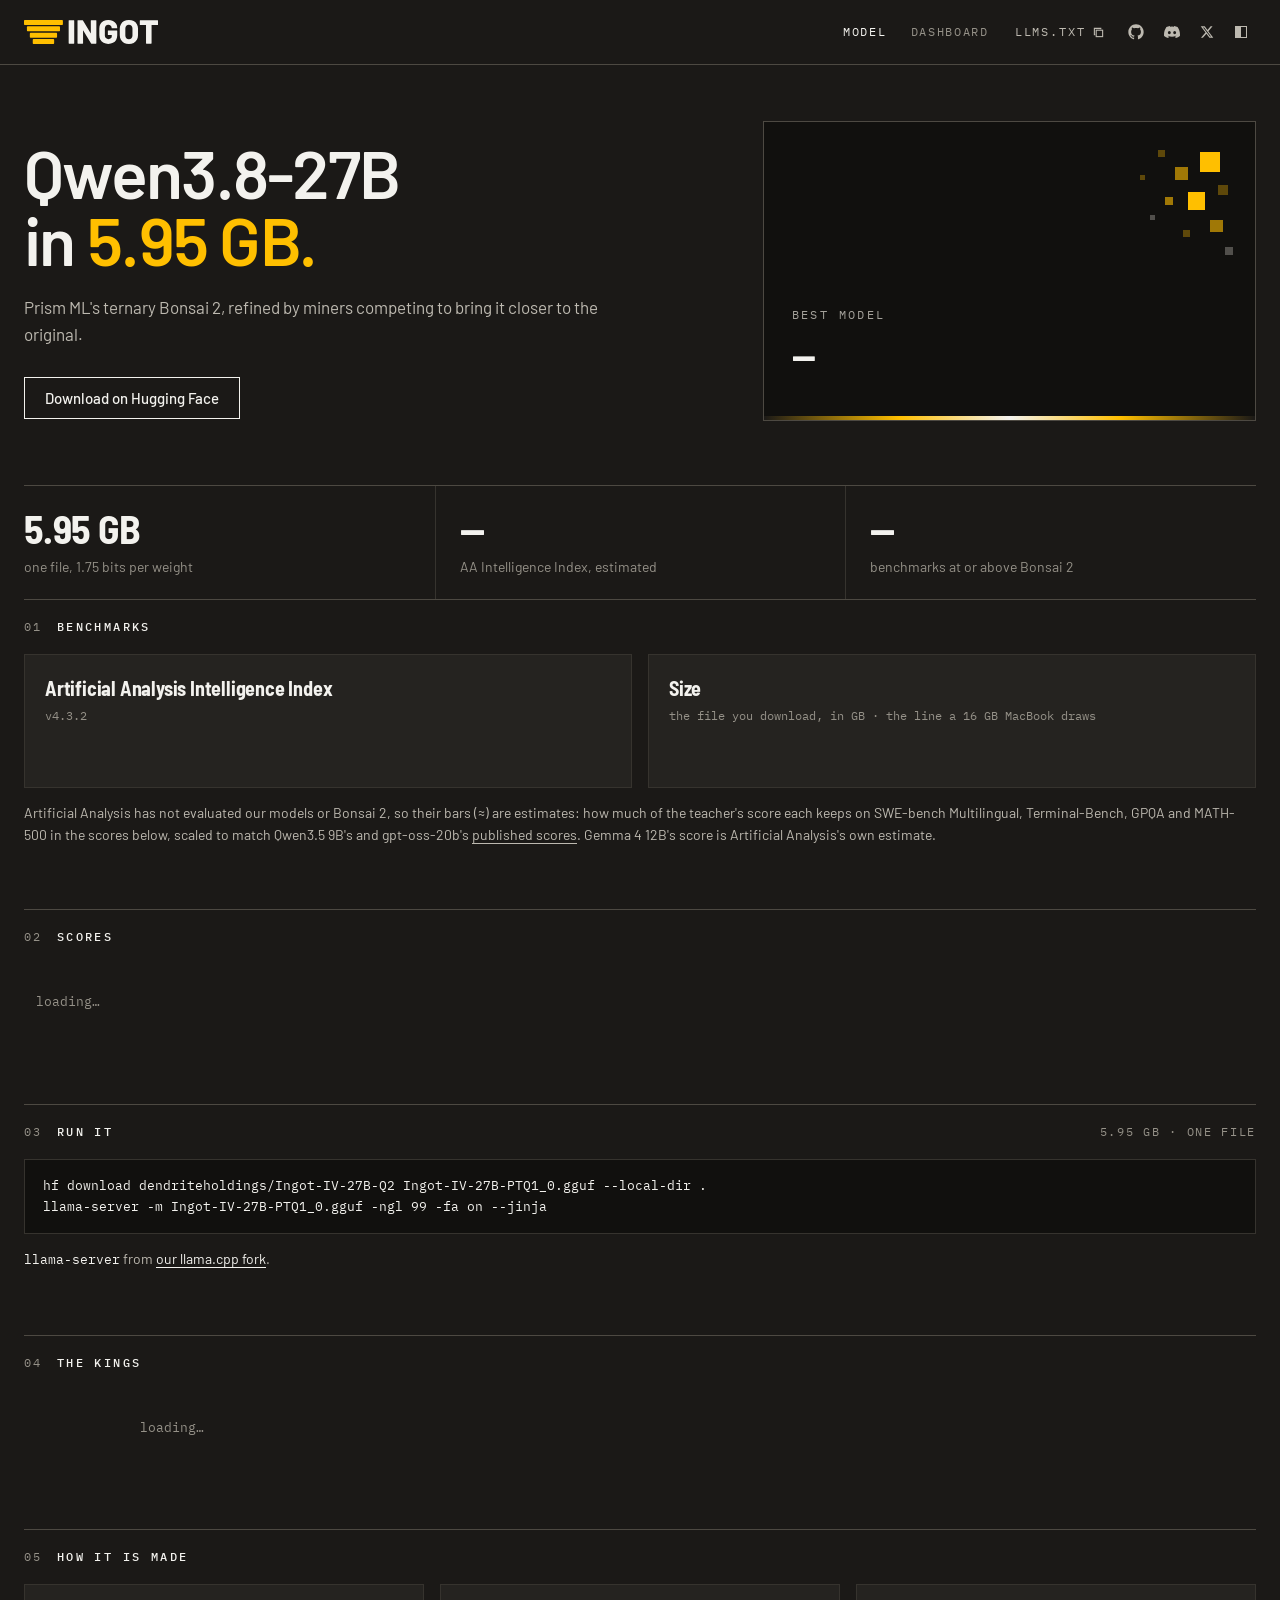
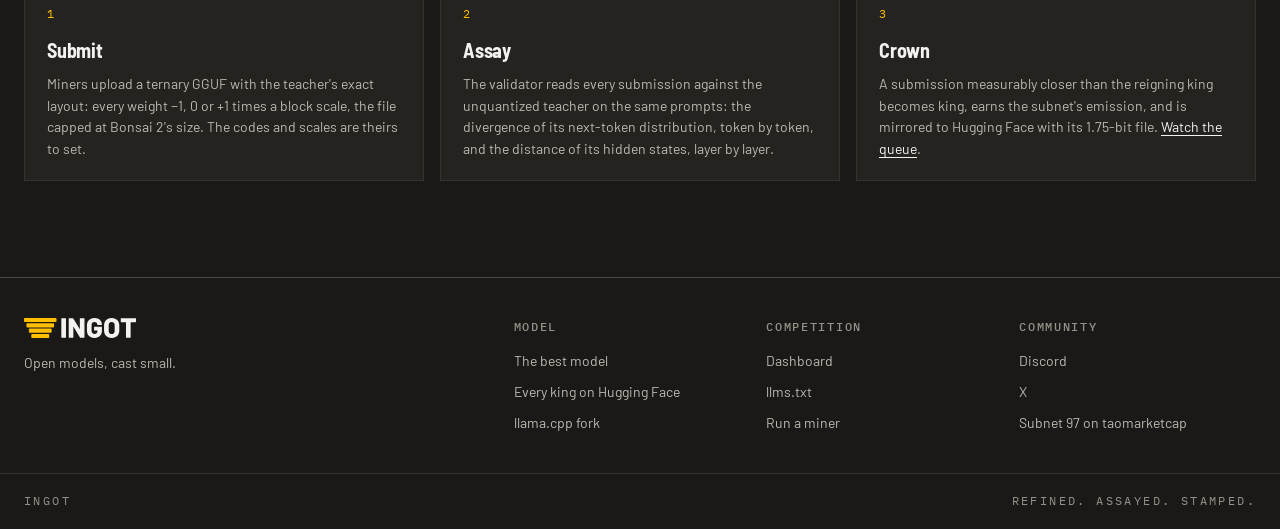
==== web/index.html @ 39184901 "feat(web): new benchmark protocol, King XVII on the landing page" ====
<!DOCTYPE html>
<html lang="en">
<head>
<meta charset="utf-8">
<meta name="viewport" content="width=device-width, initial-scale=1">
<title>INGOT</title>
<meta name="description" content="Qwen3.8-27B in 5.95 GB: Prism ML's ternary Bonsai 2, refined by competing miners and assayed against the original.">
<link rel="icon" href="favicon.ico" sizes="32x32">
<link rel="icon" href="favicon.svg" type="image/svg+xml">
<link rel="apple-touch-icon" href="favicon-512.png">
<link rel="preconnect" href="https://fonts.googleapis.com">
<link rel="preconnect" href="https://fonts.gstatic.com" crossorigin>
<link href="https://fonts.googleapis.com/css2?family=Barlow:wght@300;400;500;600;700&family=Barlow+Semi+Condensed:wght@600;700&family=IBM+Plex+Mono:wght@400;500;600&display=swap" rel="stylesheet">
<link rel="stylesheet" href="css/ingot.css">
<script>try { if (localStorage.getItem("ingot-theme") === "light") document.documentElement.dataset.theme = "light"; } catch {}</script>
</head>
<body>

<header class="top" id="top"></header>

<main class="landing">

<section class="hero">
  <div>
    <h1><span id="m-teacher-short">Qwen3.8-27B</span><br>in <em id="m-size">5.95 GB.</em></h1>
    <p class="lede">Prism ML's ternary <a href="https://huggingface.co/prism-ml/Ternary-Bonsai-2-27B-gguf" target="_blank" rel="noopener">Bonsai 2</a>, refined by miners competing to bring it closer to the original.</p>
    <div class="actions">
      <a class="btn" id="m-download" href="https://huggingface.co/dendriteholdings" target="_blank" rel="noopener">Download on Hugging Face</a>
    </div>
  </div>
  <aside class="stamp" aria-label="The best model">
    <svg class="pixels" viewBox="0 0 160 120" shape-rendering="crispEdges" aria-hidden="true">
      <rect x="132" y="8" width="16" height="16" class="p1"/><rect x="112" y="20" width="10" height="10" class="p2"/>
      <rect x="146" y="34" width="8" height="8" class="p3"/><rect x="122" y="40" width="14" height="14" class="p1"/>
      <rect x="98" y="6" width="6" height="6" class="p3"/><rect x="104" y="44" width="6" height="6" class="p2"/>
      <rect x="140" y="62" width="10" height="10" class="p2"/><rect x="84" y="26" width="4" height="4" class="p3"/>
      <rect x="118" y="70" width="6" height="6" class="p3"/><rect x="152" y="84" width="6" height="6" class="p4"/>
      <rect x="92" y="58" width="4" height="4" class="p4"/>
    </svg>
    <div class="stamp-label" id="m-label">Best model</div>
    <div class="stamp-king" id="m-name">—</div>
    <div class="stamp-repo" id="m-repo"></div>
    <div class="stamp-line" id="m-line"></div>
  </aside>
</section>

<section class="stats" id="stats" aria-label="Headline figures">
  <div class="stat"><b id="s-size">5.95 GB</b><span>one file, 1.75 bits per weight</span></div>
  <div class="stat"><b id="s-index">—</b><span>AA Intelligence Index, estimated</span></div>
  <div class="stat"><b id="s-ahead">—</b><span>benchmarks at or above Bonsai 2</span></div>
</section>

<section class="section" id="benchmarks">
  <div class="head"><span class="label"><b></b>Benchmarks</span></div>
  <div class="figures" id="panel-figures">
    <figure><figcaption><h3>Artificial Analysis Intelligence Index</h3><p>v4.3.2</p></figcaption><div class="vbars" id="index-chart"></div></figure>
    <figure><figcaption><h3>Size</h3><p>the file you download, in GB · the line a 16 GB MacBook draws</p></figcaption><div class="sizes" id="size-chart"></div></figure>
  </div>
  <p class="run-note quiet wide">Artificial Analysis has not evaluated our models or Bonsai 2, so their bars (≈) are estimates: how much of
    the teacher's score each keeps on SWE-bench Multilingual, Terminal-Bench, GPQA and MATH-500 in the scores below, scaled to match
    Qwen3.5 9B's and gpt-oss-20b's <a href="https://artificialanalysis.ai/methodology/intelligence-benchmarking" target="_blank" rel="noopener">published scores</a>.
    Gemma 4 12B's score is Artificial Analysis's own estimate.</p>
</section>

<section class="section" id="scores">
  <div class="head"><span class="label"><b></b>Scores</span></div>
  <div class="benchmark-charts" id="benchmark-charts"><div class="empty">loading…</div></div>
  <div id="scores-protocol"></div>
</section>


<section class="section" id="run">
  <div class="head"><span class="label"><b></b>Run it</span><span class="meta" id="run-meta">5.95 GB · one file</span></div>
  <pre class="cmd" id="run-cmd">hf download dendriteholdings/Ingot-IV-27B-Q2 Ingot-IV-27B-PTQ1_0.gguf --local-dir .
llama-server -m Ingot-IV-27B-PTQ1_0.gguf -ngl 99 -fa on --jinja</pre>
  <p class="run-note"><code>llama-server</code> from <a href="https://github.com/DendriteLabs/llama.cpp/tree/dendrite" target="_blank" rel="noopener">our llama.cpp fork</a>.</p>
</section>

<section class="section" id="kings">
  <div class="head"><span class="label"><b></b>The kings</span><span class="meta" id="kings-meta"></span></div>
  <div class="king-cards" id="king-cards"><div class="empty">loading…</div></div>
</section>

<section class="section" id="how">
  <div class="head"><span class="label"><b></b>How it is made</span></div>
  <div class="steps">
    <div class="step"><i>1</i><h3>Submit</h3><p>Miners upload a ternary GGUF with the teacher's exact layout: every weight −1, 0 or +1 times a block scale, the file capped at Bonsai 2's size. The codes and scales are theirs to set.</p></div>
    <div class="step"><i>2</i><h3>Assay</h3><p>The validator reads every submission against the unquantized teacher on the same prompts: the divergence of its next-token distribution, token by token, and the distance of its hidden states, layer by layer.</p></div>
    <div class="step"><i>3</i><h3>Crown</h3><p>A submission measurably closer than the reigning king becomes king, earns the subnet's emission, and is mirrored to Hugging Face with its 1.75-bit file. <a href="dashboard.html">Watch the queue</a>.</p></div>
  </div>
</section>

</main>

<footer class="foot" id="foot"></footer>

<script type="module" src="landing.js"></script>
</body>
</html>
---- web/css/ingot.css ----
/* Ingot. The five brand colours, Barlow for words, Plex Mono for labels and numbers.
   The pixel feel is in the shapes (square corners, square marks, the grid), never in the type.
   Dark is the default; html[data-theme="light"] is the fog version. Every rule below reads the
   role tokens, never a raw colour, so both themes come from the same rules. Brass is for marks
   and fills; brass that has to be read as small text uses --accent-ink. */
:root {
  --graphite: #1b1917; --slate: #57534b; --zinc: #c9c6be; --fog: #f3f2ee; --brass: #ffbf00;

  --page: #1b1917;           /* the brand graphite */
  --panel: #252320;
  --band: #201e1b;           /* table header rows */
  --line-strong: #4d4942;    /* section rules, borders that frame */
  --line: #36332e;           /* rules inside panels, the chart grid */
  --text: var(--fog);
  --text-2: #bdb9b0;
  --muted: #959188;          /* ticks and metas */
  --loser: #7d7970;          /* the cloud of losing models */
  --accent: var(--brass);
  --accent-ink: var(--brass);  /* brass reads as small text here: 9.5:1 on the panels */
  --accent-wash: rgba(255, 191, 0, 0.10);
  --rust: #d0694f;           /* failures only */
  --invert-bg: var(--fog); --invert-fg: var(--graphite);
  --stamp-bg: #11100e; --stamp-edge: var(--line-strong); --stamp-fg: var(--fog); --stamp-dim: var(--zinc);
  color-scheme: dark;

  --sans: 'Barlow', system-ui, sans-serif;
  --display: 'Barlow Semi Condensed', 'Barlow', system-ui, sans-serif;
  --mono: 'IBM Plex Mono', ui-monospace, SFMono-Regular, Menlo, monospace;
}
:root[data-theme="light"] {
  --page: var(--fog);
  /* panels a step darker than the page, as on the dark theme they are a step lighter */
  --panel: #e9e7e1;
  --band: #efede8;
  --line-strong: var(--zinc);
  --line: #d9d6ce;
  --text: var(--graphite);
  --text-2: var(--slate);
  --muted: #77736a;
  --loser: #9c988e;
  --accent-ink: #826100;       /* brass on fog is 1.5:1; this shade of it is 5.1:1 */
  --accent-wash: rgba(255, 191, 0, 0.07);
  --rust: #a2452d;
  --invert-bg: var(--graphite); --invert-fg: var(--fog);
  --stamp-bg: var(--panel); --stamp-edge: var(--line-strong); --stamp-fg: var(--graphite); --stamp-dim: var(--slate);
  color-scheme: light;
}

* { box-sizing: border-box; scrollbar-width: thin; scrollbar-color: var(--line-strong) transparent; }
html, body { margin: 0; background: var(--page); color: var(--text); }
html { -webkit-text-size-adjust: 100%; text-size-adjust: 100%; }
body { font: 15px/1.5 var(--sans); -webkit-font-smoothing: antialiased; }
a { color: inherit; text-decoration: none; }
button { font: inherit; color: inherit; background: none; border: 0; padding: 0; cursor: pointer; }
.row, main { max-width: 1280px; margin: 0 auto; padding-left: 24px; padding-right: 24px; }

/* ---------- header ---------- */
.top { border-bottom: 1px solid var(--line-strong); }
.top .row { height: 64px; display: flex; align-items: center; gap: 16px; }
.brand { display: flex; align-items: center; gap: 10px; }
/* the designer's lockup from brand/: white wordmark on the dark theme, black on the light one */
.brand .logo { display: block; height: 24px; width: auto; }
:root[data-theme="light"] .brand .on-dark, :root:not([data-theme="light"]) .brand .on-light { display: none; }
.links { margin-left: auto; display: flex; align-items: center; gap: 4px; }
.links .llms, .links .icon {
  display: inline-flex; align-items: center; gap: 7px; height: 34px; padding: 0 12px;
  font-family: var(--mono); font-size: 12px; text-transform: uppercase; letter-spacing: 0.16em;
  color: var(--text-2); transition: color 0.15s;
}
.links .icon { padding: 0 8px; }
.links .llms:hover, .links .icon:hover { color: var(--text); }
.links .llms.copied { color: var(--accent-ink); }
.links .llms:disabled { opacity: 0.5; cursor: wait; }

/* ---------- hero ---------- */
main { display: flex; flex-direction: column; gap: 64px; padding-top: 56px; padding-bottom: 96px; counter-reset: section; }
.hero { display: grid; grid-template-columns: minmax(0, 7fr) minmax(0, 5fr); gap: 48px; align-items: stretch; }
.eyebrow, .stamp-label, .section .head, .foot {
  font-family: var(--mono); font-size: 12px; text-transform: uppercase; letter-spacing: 0.2em;
}
.eyebrow { color: var(--text-2); }
.hero h1 {
  margin: 18px 0 0; font-weight: 600; font-size: 68px; line-height: 0.98; letter-spacing: -0.025em;
}
.hero h1 em { font-style: normal; color: var(--accent); }
.lede { margin: 22px 0 0; max-width: 520px; font-size: 17px; line-height: 1.55; color: var(--text-2); }
.lede span { color: var(--text); font-family: var(--mono); font-size: 14px; }
.lede a:hover, .section .head .meta a:hover { color: var(--accent-ink); }
.actions { display: flex; flex-wrap: wrap; gap: 10px; margin-top: 30px; }
.btn {
  display: inline-flex; align-items: center; height: 42px; padding: 0 20px;
  border: 1px solid var(--text); font-weight: 500; font-size: 15px; transition: background 0.15s, color 0.15s;
}
.btn:hover { background: var(--text); color: var(--page); }
.btn[hidden] { display: none; }

/* the reigning king as a stamped bar: a scatter of brass pixels, the brass gradient as its edge; near-black on
   the dark theme, a light panel on the light one */
.stamp {
  position: relative; overflow: hidden; display: flex; flex-direction: column; justify-content: flex-end;
  min-height: 300px; padding: 28px 28px 34px; background: var(--stamp-bg); color: var(--stamp-fg);
  border: 1px solid var(--stamp-edge);
}
/* the brass edge drifts right forever: two full graphite-brass-fog-brass cycles on a strip twice the
   card's width, slid by one cycle per loop, so the visible half always holds the whole gradient */
.stamp::after {
  content: ""; position: absolute; left: 0; bottom: 0; width: 200%; height: 4px;
  background: linear-gradient(90deg,
    var(--graphite) 0%, var(--brass) 13.75%, var(--fog) 25%, var(--brass) 36.25%,
    var(--graphite) 50%, var(--brass) 63.75%, var(--fog) 75%, var(--brass) 86.25%, var(--graphite) 100%);
  animation: stamp-edge 7s linear infinite;
}
/* a 4px colour drift, not layout motion, so it runs under reduced motion too */
@keyframes stamp-edge { from { transform: translateX(-50%); } to { transform: translateX(0); } }
.stamp .pixels { position: absolute; top: 20px; right: 20px; width: 200px; height: 150px; }
.stamp .pixels .p1 { fill: var(--brass); }
.stamp .pixels .p2 { fill: var(--brass); opacity: 0.6; }
.stamp .pixels .p3 { fill: var(--brass); opacity: 0.32; }
.stamp .pixels .p4 { fill: var(--zinc); opacity: 0.35; }
.stamp-tabs { position: absolute; top: 24px; left: 28px; display: flex; gap: 22px; }
.stamp-tab {
  background: none; border: 0; border-bottom: 1px solid transparent; padding: 0 0 6px; cursor: pointer;
  font-family: var(--mono); font-size: 12px; letter-spacing: 0.2em; text-transform: uppercase; color: var(--stamp-dim);
}
.stamp-tab small { font-size: 11px; letter-spacing: 0.16em; opacity: 0.7; margin-left: 4px; }
.stamp-tab small.open { color: var(--brass); opacity: 1; }
.stamp-tab:hover { color: var(--stamp-fg); }
.stamp-tab[aria-selected="true"] { border-bottom-color: var(--brass); }
.stamp.closed .stamp-king, .stamp.closed .stamp-line b { color: var(--stamp-dim); }
.stamp.closed .pixels { opacity: 0.45; }
.stamp-label { color: var(--stamp-dim); opacity: 0.8; }
.stamp-line { margin-top: 18px; font-family: var(--mono); font-size: 12px; letter-spacing: 0.1em; text-transform: uppercase; color: var(--stamp-dim); }
.stamp-line:empty { display: none; }
.stamp-line a:hover { color: var(--stamp-fg); }
.stamp-line b { font-family: var(--display); font-weight: 700; font-size: 16px; letter-spacing: 0; color: var(--stamp-fg); margin-right: 8px; }
.stamp-king {
  margin-top: 12px; font-family: var(--display); font-weight: 700; font-size: 38px; line-height: 1.05;
  letter-spacing: 0.005em; overflow-wrap: anywhere;
}
.stamp-king a:hover { color: var(--brass); }
.stamp-repo { margin-top: 10px; font-family: var(--mono); font-size: 13px; color: var(--stamp-dim); }
.stamp-repo a:hover { color: var(--stamp-fg); }

/* ---------- sections ---------- */
.section { border-top: 1px solid var(--line-strong); padding-top: 18px; min-width: 0; counter-increment: section; }
.section .head { display: flex; justify-content: space-between; align-items: baseline; gap: 16px; margin-bottom: 18px; }
.section .head .label { color: var(--text); font-weight: 500; }
.section .head .label b { font-weight: 400; color: var(--muted); margin-right: 14px; }
/* sections number themselves, so one the page hides leaves no gap */
.section .head .label b::before { content: counter(section, decimal-leading-zero); }
.section .head .meta { color: var(--muted); letter-spacing: 0.14em; text-align: right; }
.section .head .meta b { font-weight: inherit; color: var(--text); }
.empty { padding: 28px 0; text-align: center; font-family: var(--mono); font-size: 13px; color: var(--muted); }

/* ---------- kings: the staircase beside the lineage ---------- */
.kings { display: grid; grid-template-columns: minmax(0, 2fr) minmax(0, 1fr); gap: 16px; align-items: start; }
/* as tall as the chart (its 280px plus the border): a few kings share the height, more scroll inside */
.lineage { display: flex; flex-direction: column; height: 282px; border: 1px solid var(--line); background: var(--panel); }
.lineage ol { list-style: none; margin: 0; padding: 0; display: flex; flex-direction: column; flex: 1; min-height: 0; overflow-y: auto; }
.lineage li { flex: 1 0 auto; display: grid; grid-template-columns: 46px minmax(0, 1fr) auto; align-items: center; gap: 10px; padding: 8px 14px; border-bottom: 1px solid var(--line); }
.lineage li:last-child { border-bottom: 0; }
.lineage li.current { background: var(--accent-wash); box-shadow: inset 3px 0 0 var(--accent); }
.lineage li.genesis .name, .lineage .gain.baseline { color: var(--muted); font-weight: 400; }
.lineage .numeral { font-family: var(--display); font-weight: 700; font-size: 22px; line-height: 1; letter-spacing: -0.01em; }
.lineage .who { display: grid; gap: 3px; min-width: 0; }
.lineage .name { font-family: var(--mono); font-size: 13px; overflow: hidden; text-overflow: ellipsis; white-space: nowrap; }
.lineage .name a:hover { color: var(--accent-ink); }
.lineage .meta-line { font-family: var(--mono); font-size: 12px; color: var(--muted); overflow: hidden; text-overflow: ellipsis; white-space: nowrap; }
.lineage .gain { font-family: var(--mono); font-size: 14px; font-weight: 600; color: var(--accent-ink); }
.kings .empty { display: grid; place-items: center; }
.kings .chart > .empty { height: 280px; }
@media (max-width: 960px) { .kings { grid-template-columns: minmax(0, 1fr); } .lineage { height: auto; } }
@media (max-width: 560px) { .lineage .meta-line { white-space: normal; } }

/* ---------- kings chart ---------- */
.chart {
  position: relative; border: 1px solid var(--line); background-color: var(--panel);
  background-image: linear-gradient(var(--line) 1px, transparent 1px), linear-gradient(90deg, var(--line) 1px, transparent 1px);
  background-size: 24px 24px; background-position: -1px -1px;
}
.chart:empty { min-height: 300px; }
.hero-chart-plot { position: relative; }
.hero-chart-plot svg { display: block; width: 100%; cursor: crosshair; }
.hero-chart-plot .grid { stroke: var(--muted); stroke-opacity: 0.6; stroke-dasharray: 2 4; shape-rendering: crispEdges; }
.hero-chart-plot .tick { fill: var(--muted); font-family: var(--mono); font-size: 12px; letter-spacing: 0.06em; }
.hero-chart-plot .crosshair { stroke: var(--text-2); stroke-dasharray: 2 2; shape-rendering: crispEdges; }
.hero-chart-plot .king-line { fill: none; stroke: var(--accent); stroke-width: 2; shape-rendering: crispEdges; }
.hero-chart-plot .king-dot { fill: var(--accent); shape-rendering: crispEdges; }
.hero-chart-plot .king-dot.current, .hero-chart-plot .king-dot.active { fill: var(--text); }
.hero-chart-plot .king-dot.lost { fill: var(--loser); }
.hero-chart-plot .king-dot.lost.active { fill: var(--text); }
.hero-chart-tip {
  position: absolute; pointer-events: none; z-index: 2; padding: 8px 11px; white-space: nowrap;
  background: var(--invert-bg); color: var(--invert-fg); font-family: var(--mono); font-size: 13px;
}
.hero-chart-tip[hidden] { display: none; }
.hero-chart-tip-row { display: flex; align-items: center; gap: 8px; }
.hero-chart-tip-row b { font-weight: 600; }
.hero-chart-tip-row .lbl, .hero-chart-tip-meta { opacity: 0.72; }
.hero-chart-tip-meta { margin-top: 4px; font-size: 12px; }
.swatch { width: 8px; height: 8px; flex-shrink: 0; }
.swatch.k-win { background: var(--accent); }
.swatch.k-loss { background: var(--loser); }

/* weight holders and registration price share a row on a full-width page */
.pair { display: grid; grid-template-columns: minmax(0, 1fr) minmax(0, 1fr); gap: 32px; }
.pair > .section { display: flex; flex-direction: column; }
.pair > .section > :last-child { flex: 1; }
/* the table panel stretches to the chart's height so the row ends level; rows stay at the top */
#reign-wrap { display: flex; flex-direction: column; }
#reign-wrap > .data-table-wrap { flex: 1; }
@media (max-width: 1279px) { .pair { grid-template-columns: minmax(0, 1fr); gap: 64px; } } /* below this half a row is narrower than the table */

/* ---------- registration chart ---------- */
.hero-chart-plot .reg-line { fill: none; stroke: var(--text-2); stroke-width: 1.5; stroke-linejoin: round; }
.hero-chart-plot .reg-now { fill: var(--accent); shape-rendering: crispEdges; }
.hero-chart-plot .reg-active { fill: var(--text); shape-rendering: crispEdges; }

/* ---------- tables ---------- */
.data-table-wrap { border: 1px solid var(--line); background: var(--panel); overflow-x: auto; }
.data-table-wrap.scroll { overflow-y: auto; }
/* sized to whole rows (header 37px, rows 43px and 39px) so the box never ends on half a row */
#history-wrap { max-height: calc(37px + 11 * 43px + 2px); }
.hero-chart-plot .area { stroke: none; }
.hero-chart-plot .fill-gold { stop-color: var(--accent); stop-opacity: 0.22; }
.hero-chart-plot .fill-grey { stop-color: var(--text-2); stop-opacity: 0.16; }
.hero-chart-plot .bottom { stop-opacity: 0; }

/* ---------- benchmark cards: bars from the teacher's zero line ---------- */
/* the king the cards compare, picked in the section head; the ranking shows only in the open list */
/* the open list hangs from the head's left edge, so it fits a phone screen too */
#benchmarks .head { position: relative; }
.bench-picker { margin-left: 18px; }
.bench-picker:empty { display: none; }
.kp-button {
  display: inline-flex; align-items: center; gap: 8px; padding: 0 0 2px;
  border-bottom: 1px solid var(--line-strong); color: var(--accent-ink); letter-spacing: inherit; text-transform: inherit;
}
.kp-button::after {
  content: ""; width: 5px; height: 5px; border-right: 1px solid currentColor; border-bottom: 1px solid currentColor;
  transform: translateY(-2px) rotate(45deg);
}
.kp-button[aria-expanded="true"]::after { transform: translateY(1px) rotate(-135deg); }
.kp-button:hover, .kp-button[aria-expanded="true"] { border-bottom-color: var(--accent-ink); }
.kp-button:focus-visible { outline: 1px solid var(--brass); outline-offset: 3px; }
.kp-pop {
  position: absolute; top: calc(100% + 8px); left: 0; z-index: 3; width: 320px; max-width: 100%;
  border: 1px solid var(--line-strong); background: var(--panel); box-shadow: 0 12px 32px rgba(0, 0, 0, 0.35);
  font-weight: 400; text-transform: none; letter-spacing: 0.02em;
}
.kp-head {
  padding: 8px 14px 6px; border-bottom: 1px solid var(--line); text-align: right;
  color: var(--muted); text-transform: uppercase; letter-spacing: 0.08em;
}
.kp-list { margin: 0; padding: 4px 0; list-style: none; }
.kp-list li {
  display: grid; grid-template-columns: 84px 32px minmax(0, 1fr) 40px; align-items: center; gap: 12px;
  padding: 7px 14px; cursor: pointer; color: var(--text-2);
}
.kp-list li.active { background: var(--band); color: var(--text); }
.kp-list li[aria-selected="true"] { background: var(--accent-wash); box-shadow: inset 3px 0 0 var(--accent); color: var(--text); }
.kp-list li.running { color: var(--muted); }
.kp-done { color: var(--muted); font-variant-numeric: tabular-nums; }
.kp-name { text-transform: uppercase; letter-spacing: 0.08em; }
.kp-bar { height: 4px; background: var(--line); }
.kp-bar i { display: block; height: 100%; background: var(--brass); }
.kp-score { text-align: right; font-variant-numeric: tabular-nums; }
.benchmark-charts { display: grid; grid-template-columns: repeat(12, minmax(0, 1fr)); gap: 16px; }
.benchmark-card { min-width: 0; grid-column: span 4; }
.benchmark-card:nth-child(n + 4) { grid-column: span 3; }
.benchmark-charts.five { grid-template-columns: repeat(5, minmax(0, 1fr)); }
.benchmark-charts.five .benchmark-card, .benchmark-charts.five .benchmark-card:nth-child(n + 4) { grid-column: auto; }
.benchmark-charts.five .benchmark-chart-head { flex-direction: column; align-items: stretch; gap: 3px; }
.benchmark-sub { display: flex; align-items: baseline; justify-content: space-between; gap: 12px; }
.benchmark-sub .benchmark-noise { letter-spacing: 0; text-transform: none; }
.benchmark-chart-head {
  display: flex; align-items: baseline; justify-content: space-between; gap: 12px; padding: 0 0 8px;
  font-family: var(--mono); font-size: 12px; letter-spacing: 0.08em; text-transform: uppercase;
}
.benchmark-chart-head h3 { margin: 0; overflow: hidden; font: inherit; color: var(--text-2); text-overflow: ellipsis; white-space: nowrap; }
.benchmark-kind { flex-shrink: 0; color: var(--muted); }
.benchmark-noise { text-align: right; font-family: var(--mono); font-size: 11px; color: var(--muted); font-variant-numeric: tabular-nums; }
.bench-rows { --cols: 94px minmax(0, 1fr) 86px; display: grid; gap: 6px; padding: 10px 14px; border: 1px solid var(--line); background: var(--panel); }
.bench-row {
  display: grid; grid-template-columns: var(--cols); align-items: center; gap: 12px;
  font-family: var(--mono); font-size: 12px; color: var(--text-2); text-decoration: none;
}
.bench-label { white-space: nowrap; text-transform: uppercase; letter-spacing: 0.08em; }
.bench-track { position: relative; height: 10px; }
.bench-ref { position: absolute; top: -4px; bottom: -4px; width: 1px; background: var(--text-2); }
.bench-bar {
  --line: var(--loser); --ink: var(--text-2); --from: 0%; --to: 18%;
  position: absolute; top: 0; bottom: 0; left: 0;
  background: linear-gradient(90deg, color-mix(in srgb, var(--ink) var(--from), transparent),
    color-mix(in srgb, var(--ink) var(--to), transparent));
  border: 1px solid var(--line); border-left: 0; border-right-width: 2px;
}
.bench-row.king .bench-bar, .bench-col.king .bench-bar { --line: var(--accent-ink); --ink: var(--brass); --from: 6%; --to: 30%; }
.bench-row.king.latest .bench-bar, .bench-col.king.latest .bench-bar { --from: 12%; --to: 48%; }
.bench-row.teacher .bench-bar { --to: 0%; border-style: dashed; border-right-width: 1px; }
.bench-value { display: flex; justify-content: flex-end; gap: 6px; font-variant-numeric: tabular-nums; }
.bench-delta { color: var(--muted); }
.bench-delta.up { color: var(--text); }
.bench-row.king .bench-delta.up, .bench-col.king .bench-delta.up { color: var(--accent-ink); }
.bench-row.king.latest:not(.missing) .bench-value, .bench-col.king.latest:not(.missing) .bench-value { color: var(--text); }
.bench-row.missing, .bench-col.missing { color: var(--muted); }
/* fixed rows per column, so every bar starts on the same floor */
.bench-cols { display: grid; grid-template-columns: repeat(3, minmax(0, 1fr)); align-items: start; padding-top: 2px; }
.bench-col {
  display: grid; grid-template-rows: 16px 14px 132px 28px; justify-items: center; row-gap: 3px; min-width: 0;
  font-family: var(--mono); font-size: 12px; color: var(--text-2); text-decoration: none; font-variant-numeric: tabular-nums;
}
.bench-col .bench-value { display: block; font-size: 13px; line-height: 16px; white-space: nowrap; }
.bench-col .bench-delta { display: block; font-size: 11px; line-height: 14px; white-space: nowrap; }
.bench-col .bench-track { width: 100%; height: 132px; border-bottom: 1px solid var(--line-strong); }
.bench-col .bench-ref { top: auto; left: 0; right: 0; width: auto; height: 1px; background: var(--muted); opacity: 0.35; }
.bench-col .bench-bar {
  top: auto; bottom: 0; left: 50%; width: 26px; transform: translateX(-50%);
  background: linear-gradient(0deg, color-mix(in srgb, var(--ink) var(--from), transparent),
    color-mix(in srgb, var(--ink) var(--to), transparent));
  border: 1px solid var(--line); border-bottom: 0; border-top-width: 2px;
}
.bench-col.teacher .bench-bar { --to: 0%; border-style: dashed; border-top-width: 1px; }
.bench-col .bench-label { align-self: start; padding: 0 2px; font-size: 10px; line-height: 13px; text-align: center; white-space: normal; text-transform: uppercase; letter-spacing: 0.06em; }
a.bench-col:hover .bench-label, a.bench-col:hover .bench-value { color: var(--text); }
/* the track is zoomed, so its ends are labelled: a long bar is not a high score */
a.bench-row:hover .bench-label, a.bench-row:hover .bench-value { color: var(--text); }
#fails-wrap { max-height: calc(37px + 12 * 39px + 2px); }
table.data-table { width: 100%; border-collapse: collapse; font-family: var(--mono); font-size: 13px; font-variant-numeric: tabular-nums; }
table.data-table th {
  position: sticky; top: 0; z-index: 1; padding: 10px 14px; line-height: 16px; text-align: left; white-space: nowrap;
  background: var(--band); border-bottom: 1px solid var(--line-strong);
  font-weight: 500; font-size: 12px; text-transform: uppercase; letter-spacing: 0.12em; color: var(--text-2);
}
table.data-table td { padding: 10px 14px; line-height: 18px; border-bottom: 1px solid var(--line); white-space: nowrap; color: var(--text); }
table.data-table tbody tr:last-child td { border-bottom: 0; }
table.data-table tbody tr:hover td { background: var(--accent-wash); }
table.data-table .r { text-align: right; }
table.data-table .center { text-align: center; }
table.data-table td.when, table.data-table td.uid, table.data-table .rc-hotkey { color: var(--text-2); }
table.data-table td.uid a:hover, table.data-table td.hotkey a:hover, table.data-table td.rc-hotkey a:hover { color: var(--accent-ink); }
.model-cell { display: inline-block; max-width: 320px; overflow: hidden; text-overflow: ellipsis; vertical-align: bottom; }
td.model.vs .model-cell { color: var(--text-2); }
td.model.vs a:hover { color: var(--accent-ink); }
.muted-dash { color: var(--line-strong); }

/* weight holders: tighter cells, so the six columns fit in half the page */
table.reign-table th, table.reign-table td { padding-left: 8px; padding-right: 8px; }
table.reign-table th { letter-spacing: 0.04em; }
table.reign-table th:first-child, table.reign-table td:first-child { padding-left: 14px; }
table.reign-table th:last-child, table.reign-table td:last-child { padding-right: 14px; }
.reign-table .rc-model { font-weight: 500; }
.reign-table .rc-model a:hover { color: var(--accent-ink); }
.reign-table tr.reign-current td { background: var(--accent-wash); }
.reign-table tr.reign-current td:first-child { box-shadow: inset 3px 0 0 var(--accent); }
.reign-table tr.reign-current .rc-model { color: var(--accent-ink); }
.reign-table .rc-weight { color: var(--accent-ink); font-weight: 500; }
.reign-table .rc-weight > :last-child { display: inline-block; min-width: 3ch; text-align: right; } /* squares line up whatever the label */
.rc-slots { display: inline-flex; gap: 2px; margin-right: 7px; vertical-align: -1px; }
.rc-slots i { display: block; width: 8px; height: 8px; background: var(--line-strong); }
.rc-slots i.on { background: var(--accent); }

/* queue */
.q-stage-badge {
  display: inline-block; padding: 1px 8px; line-height: 16px; border: 1px solid var(--line-strong);
  font-size: 12px; text-transform: uppercase; letter-spacing: 0.1em; color: var(--text-2);
}
.q-status { font-size: 12px; text-transform: uppercase; letter-spacing: 0.12em; color: var(--muted); }
.q-status.working { color: var(--accent-ink); font-weight: 600; }
.q-progress { display: flex; align-items: center; gap: 8px; margin-top: 6px; }
.q-progress-bar { flex: 1; min-width: 60px; height: 4px; background: var(--line); }
.q-progress-fill { height: 100%; background: var(--accent); transition: width 0.4s; }
.q-progress-label { font-size: 12px; color: var(--muted); font-variant-numeric: tabular-nums; white-space: nowrap; }
.q-status.working::before { content: ""; display: inline-block; width: 6px; height: 6px; margin-right: 7px; background: var(--accent); vertical-align: 1px; }
.q-table tr.working td:first-child { box-shadow: inset 3px 0 0 var(--accent); }

/* history: leads read like the "vs king" cell; a crowned row's are brass and bold */
.margin-pct { color: var(--text-2); }
.margin-pct.crowned { color: var(--accent-ink); font-weight: 600; }
.verdict-badge {
  display: inline-block; min-width: 76px; padding: 2px 8px; line-height: 16px; text-align: center;
  font-size: 12px; text-transform: uppercase; letter-spacing: 0.12em;
}
.verdict-badge.crowned { background: var(--invert-bg); color: var(--invert-fg); }
.verdict-badge.lost { border: 1px solid var(--line-strong); color: var(--muted); }
table.data-table tbody tr.crowned-now td { background: var(--accent-wash); }
table.data-table tbody tr.crowned-now td:first-child { box-shadow: inset 3px 0 0 var(--accent); }

/* fails */
.fail-reason-cell { white-space: normal; }
.fail-code { margin-right: 10px; font-size: 12px; text-transform: uppercase; letter-spacing: 0.12em; color: var(--muted); }
.fail-reason { color: var(--text); }

/* a history row opens its eval page */
table.data-table tr.open { cursor: pointer; }
table.data-table tr.open:focus-visible { outline: 1px solid var(--accent); outline-offset: -1px; }

/* ---------- eval page ---------- */
.eval-head { padding-top: 4px; }
.eval-head .back { font-family: var(--mono); font-size: 12px; letter-spacing: 0.14em; text-transform: uppercase; color: var(--muted); }
.eval-head .back:hover { color: var(--text); }
.eval-head .eyebrow { margin-top: 28px; }
.eval-head h1 { margin: 14px 0 0; font-weight: 600; font-size: 44px; line-height: 1.05; letter-spacing: -0.02em; }
.eval-head h1.won { color: var(--accent); }
.ev-sub { margin-top: 12px; font-size: 15px; color: var(--text-2); }
.ev-sub a { color: var(--text); }
.ev-sub a:hover { color: var(--accent-ink); }
.note { margin: 12px 0 0; font-family: var(--mono); font-size: 12px; line-height: 1.7; color: var(--muted); overflow-wrap: anywhere; }
.note .fail-code { margin-right: 10px; }
table.data-table td.gain { color: var(--accent-ink); font-weight: 600; }
table.data-table td.short { color: var(--text-2); }
.duel-table td.measure, table.data-table td.holds { font-family: var(--sans); font-size: 14px; white-space: normal; }
/* fixed layout: the number columns keep their widths and the sample id gives way, cut short, so
   the table never scrolls sideways; columns drop out as the page narrows */
table.samples-table { table-layout: fixed; }
.samples-table td.sample { overflow: hidden; text-overflow: ellipsis; color: var(--text-2); }
.samples-table .c-prompt { width: 88px; }
.samples-table .c-answer { width: 104px; }
.samples-table .c-chal { width: 144px; }
.samples-table .c-king { width: 100px; }
.samples-table .c-lead { width: 104px; }
.samples-table .c-top1 { width: 172px; }
.samples-table .c-top1k { width: 124px; }
.samples-table .cut { color: var(--muted); }
.domains-table td.domain { white-space: normal; overflow-wrap: anywhere; }
table.data-table tbody tr.picked td { background: var(--accent-wash); }
table.data-table tbody tr.picked td:first-child { box-shadow: inset 3px 0 0 var(--accent); }
/* a bar from the middle: right for ground won on the king, left for ground lost */
.domains-table th.c-bar, .domains-table td.c-bar { width: 160px; }
.lead-bar { position: relative; display: block; height: 8px; border-left: 1px solid var(--line-strong); margin-left: 50%; }
.lead-bar i { position: absolute; top: 0; bottom: 0; }
.lead-bar i.up { left: 0; background: var(--accent); }
.lead-bar i.down { right: 100%; background: var(--text-2); }
button.show-all { padding: 0; font: inherit; letter-spacing: inherit; text-transform: inherit; color: var(--accent-ink); }
button.show-all:hover { color: var(--text); }
table.data-table td.artifact { font-weight: 500; }
table.data-table a.download { color: var(--accent-ink); }
table.data-table a.download:hover { color: var(--text); }
#samples-wrap { max-height: calc(37.5px + 12 * 39px + 2px); }
#artifacts-wrap .actions { display: flex; justify-content: flex-end; margin-bottom: 12px; }
button.zip {
  height: 32px; padding: 0 14px; border: 1px solid var(--line-strong); font-family: var(--mono); font-size: 12px;
  letter-spacing: 0.14em; text-transform: uppercase; color: var(--accent-ink); transition: border-color 0.15s, color 0.15s;
}
button.zip:hover { border-color: var(--accent); }
button.zip:disabled { opacity: 0.6; cursor: wait; }

.legend { margin-left: 16px; }
.legend i { display: inline-block; width: 8px; height: 8px; margin-right: 7px; vertical-align: 0; }
.legend.challenger i { background: var(--accent); }
.legend.king i { background: var(--text-2); }
.legend.teacher_rerun i { background: var(--muted); }
.hero-chart-plot .layer-line { fill: none; stroke-width: 2; }
.hero-chart-plot .layer-line.challenger { stroke: var(--accent); }
.hero-chart-plot .layer-line.king { stroke: var(--text-2); }
.hero-chart-plot .layer-line.teacher_rerun { stroke: var(--muted); stroke-dasharray: 3 3; }
.hero-chart-plot .layer-mark { shape-rendering: crispEdges; }
.hero-chart-plot .layer-mark.challenger { fill: var(--accent); }
.hero-chart-plot .layer-mark.king { fill: var(--text-2); }
.hero-chart-plot .layer-mark.teacher_rerun { fill: var(--muted); }

/* ---------- footer ---------- */
.foot { border-top: 1px solid var(--line-strong); color: var(--muted); }
.foot .row { display: flex; align-items: center; justify-content: space-between; gap: 16px; }
.foot .foot-base { height: 56px; border-top: 1px solid var(--line); }
.foot-cols { display: grid !important; grid-template-columns: minmax(0, 2fr) repeat(3, minmax(0, 1fr)); align-items: start !important; padding-top: 40px; padding-bottom: 40px; }
.foot-brand .logo { display: block; height: 20px; width: auto; }
:root[data-theme="light"] .foot-brand .on-dark, :root:not([data-theme="light"]) .foot-brand .on-light { display: none; }
.foot-brand p { margin: 14px 0 0; font-family: var(--sans); font-size: 14px; letter-spacing: 0; text-transform: none; color: var(--text-2); }
.foot-cols nav { display: grid; gap: 10px; }
.foot-cols h4 { margin: 0 0 4px; font-family: var(--mono); font-size: 12px; font-weight: 500; letter-spacing: 0.14em; text-transform: uppercase; color: var(--muted); }
.foot-cols nav a { font-family: var(--sans); font-size: 14px; letter-spacing: 0; text-transform: none; color: var(--text-2); }
.foot-cols nav a:hover { color: var(--text); }

/* ---------- narrow ---------- */
@media (max-width: 1100px) { .samples-table .c-top1, .samples-table .c-top1k { display: none; } }
@media (max-width: 760px) {
  .samples-table .c-prompt, .samples-table .c-king, .domains-table .c-bar, .domains-table .c-count { display: none; }
}
@media (max-width: 1180px) {
  .benchmark-charts.five { grid-template-columns: repeat(3, minmax(0, 1fr)); }
}
@media (max-width: 960px) {
  .benchmark-card, .benchmark-card:nth-child(n + 4) { grid-column: span 6; }
  .hero { grid-template-columns: minmax(0, 1fr); gap: 28px; }
  .hero h1 { font-size: 52px; }
  .stamp { min-height: 240px; }
}
@media (max-width: 560px) {
  .benchmark-card, .benchmark-card:nth-child(n + 4) { grid-column: span 12; }
  .benchmark-charts.five { grid-template-columns: repeat(2, minmax(0, 1fr)); }
  .row, main { padding-left: 16px; padding-right: 16px; }
  main { gap: 48px; padding-top: 36px; }
  .hero h1 { font-size: 42px; }
  .stamp-king { font-size: 30px; }
  .section .head { flex-direction: column; gap: 6px; }
  .section .head .meta { text-align: left; }
  .samples-table .c-answer, .samples-table .c-chal, .domains-table .c-share, .domains-table .c-dist { display: none; }
  .links .llms { padding: 0 8px; letter-spacing: 0.1em; }
  .foot .row { flex-direction: column; justify-content: center; height: auto; padding-top: 16px; padding-bottom: 16px; gap: 6px; }
}

/* ---- the model page and the dashboard head (two pages since 2026-10-27) ---- */
.links .page-link { font-family: var(--mono); font-size: 12px; letter-spacing: 0.14em; text-transform: uppercase; color: var(--muted); padding: 0 10px; text-decoration: none; }
.links .page-link:hover { color: var(--text); }
.links .page-link[aria-current="page"] { color: var(--text); }
.hero h1 span { color: var(--text); }

/* the strip sits on the next section's rule: main's 64px gap taken back */
.stats { display: grid; grid-template-columns: repeat(3, minmax(0, 1fr)); border-top: 1px solid var(--line-strong); margin-bottom: -64px; }
.stat { padding: 22px 24px; display: grid; gap: 8px; border-left: 1px solid var(--line); }
.stat:first-child { border-left: 0; padding-left: 0; }
.stat b { font-family: var(--display); font-weight: 700; font-size: 40px; line-height: 1; letter-spacing: -0.015em; color: var(--text); }
.stat span { font-size: 14px; color: var(--muted); }
.figures { display: grid; grid-template-columns: repeat(2, minmax(0, 1fr)); gap: 16px; }
@media (max-width: 960px) { .figures { grid-template-columns: minmax(0, 1fr); } }
.figures .sizes { border: 0; background: none; padding: 30px 0 6px; }
.figures .size-overlay { inset: 10px 0 6px; }
.figures .size-row, .figures .size-overlay { grid-template-columns: 150px minmax(0, 1fr) 72px; gap: 12px; }
.figures figure { margin: 0; border: 1px solid var(--line); background: var(--panel); padding: 18px 20px 12px; min-width: 0; }
.figures figcaption h3 { margin: 0; font-family: var(--display); font-weight: 700; font-size: 20px; letter-spacing: -0.01em; }
.figures figcaption p { margin: 4px 0 14px; font-family: var(--mono); font-size: 12px; color: var(--muted); }
.vbars-svg { display: block; width: 100%; }
.vbars-svg .axis { stroke: var(--line-strong); shape-rendering: crispEdges; }
.vbars-svg .grid { stroke: var(--muted); stroke-opacity: 0.18; shape-rendering: crispEdges; }
.vbars-svg .ceiling { stroke: var(--muted); stroke-opacity: 0.7; stroke-dasharray: 4 3; shape-rendering: crispEdges; }
.vbars-svg .tick { fill: var(--muted); fill-opacity: 0.7; font-family: var(--mono); font-size: 11px; }
.vbars-svg .axis { stroke-opacity: 0.6; }
.vbars-svg .fill-gold { stop-color: var(--accent); }
.vbars-svg .fill-gold.top { stop-opacity: 0.85; }
.vbars-svg .fill-gold.bottom { stop-opacity: 0.18; }
.vbars-svg .fill-grey { stop-color: var(--text-2); }
.vbars-svg .fill-grey.top { stop-opacity: 0.6; }
.vbars-svg .fill-grey.bottom { stop-opacity: 0.1; }
.vbars-svg .vbar, .vbars-svg .vcap { shape-rendering: crispEdges; }
.vbars-svg .vbar.king { stroke: var(--accent-ink); stroke-width: 1; }
.vbars-svg .vbar.genesis { stroke: var(--loser); stroke-width: 1; }
.vbars-svg .vcap.king { fill: var(--accent); }
.vbars-svg .vcap.genesis { fill: var(--text-2); }
.vbars-svg .vbar.teacher { fill: none; stroke: var(--muted); stroke-dasharray: 3 3; }
.vbars-svg .vbar.other { stroke: var(--line-strong); stroke-width: 1; }
.vbars-svg .vcap.other { fill: var(--muted); }
/* an estimate, not a measurement: a dashed outline over a fainter body */
.vbars-svg .vbar.est { stroke-dasharray: 4 3; fill-opacity: 0.55; }
.vbars-svg .vval { fill: var(--text); font-family: var(--mono); font-size: 13px; font-weight: 600; }
.vbars-svg .vval.king { fill: var(--accent-ink); font-size: 15px; }
.vbars-svg .vname { fill: var(--muted); font-family: var(--mono); font-size: 11px; letter-spacing: 0.08em; text-transform: uppercase; }
.vbars-svg .vname.tight { font-size: 9.5px; letter-spacing: 0.02em; }
.vbars-svg a:hover .vcap.king, .vbars-svg a:hover .vval.king { fill: var(--text); }

.cmd { margin: 0; padding: 16px 18px; border: 1px solid var(--line); background: var(--stamp-bg); color: var(--stamp-fg); font-family: var(--mono); font-size: 13px; line-height: 1.6; overflow-x: auto; white-space: pre; }
.run-note { margin: 14px 0 0; max-width: 760px; font-size: 14px; line-height: 1.55; color: var(--text-2); }
.run-note code { font-family: var(--mono); font-size: 13px; color: var(--text); }
.run-note a { color: var(--text); text-decoration: underline; text-underline-offset: 3px; }
.run-note a:hover { color: var(--accent-ink); }
/* a fine-print note: its link stays in the note's grey */
.run-note.quiet a { color: inherit; }
/* a note under a full-width figure row spans it */
.run-note.wide { max-width: none; }

.steps { display: grid; grid-template-columns: repeat(3, minmax(0, 1fr)); gap: 16px; }
.step { border: 1px solid var(--line); background: var(--panel); padding: 20px 22px; }
.step i { display: block; font-style: normal; font-family: var(--mono); font-size: 12px; letter-spacing: 0.14em; color: var(--accent-ink); margin-bottom: 12px; }
.step h3 { margin: 0 0 8px; font-family: var(--display); font-weight: 700; font-size: 20px; letter-spacing: -0.01em; }
.step p { margin: 0; font-size: 14px; line-height: 1.55; color: var(--text-2); }
.step a { color: var(--text); text-decoration: underline; text-underline-offset: 3px; }
.step a:hover { color: var(--accent-ink); }

.dash-head { display: grid; grid-template-columns: minmax(0, 7fr) minmax(0, 5fr); gap: 48px; align-items: end; }
.dash-head h1 { margin: 10px 0 0; font-family: var(--display); font-weight: 700; font-size: 44px; line-height: 1; letter-spacing: -0.02em; }
.dash-head h1 em { font-style: normal; color: var(--accent); }
.dash-head .lede { margin-top: 14px; font-size: 15px; }
.dash-round { border: 1px solid var(--line); background: var(--panel); padding: 18px 22px 20px; }
.dash-round .stamp-tabs { position: static; margin-bottom: 14px; }
.dash-round .stamp-label { color: var(--muted); }
.dash-king { margin-top: 6px; font-family: var(--display); font-weight: 700; font-size: 28px; line-height: 1.1; letter-spacing: -0.01em; }
.dash-king a:hover { color: var(--accent-ink); }
.dash-round .stamp-line { color: var(--muted); margin-top: 10px; }
.dash-round .stamp-line b { color: var(--text); }

@media (max-width: 960px) {
  .stats, .steps { grid-template-columns: repeat(2, minmax(0, 1fr)); }
  .dash-head { grid-template-columns: minmax(0, 1fr); }
  .stat:nth-child(3) { border-left: 0; padding-left: 0; }
}
@media (max-width: 600px) {
  .stats, .steps { grid-template-columns: minmax(0, 1fr); }
  /* the header carries two page links now: the llms.txt button keeps only its icon on a phone */
  .top .row { gap: 8px; }
  .links { gap: 0; }
  .links .page-link { padding: 0 6px; font-size: 11px; letter-spacing: 0.1em; }
  .links .llms .hero-llms-label { display: none; }
  /* a phone's 358px fits the logo, two page links and three icons: Discord and X live in the footer */
  .links .social { display: none; }
  .links .icon, .links .llms { padding: 0 6px; }
  .brand .logo { height: 20px; }
}
@media (max-width: 380px) {
  /* the smallest phones (320px): tighter page links, and llms.txt only in the footer */
  .links .llms { display: none; }
  .links .page-link { padding: 0 4px; letter-spacing: 0.05em; }
  .top .row { gap: 4px; }
  .figures { grid-template-columns: minmax(0, 1fr); }
  .stat { border-left: 0; padding-left: 0; padding-top: 14px; padding-bottom: 14px; }
}
.landing .lede { max-width: 600px; }

/* the size bars: the same model at each common file size, a 16 GB MacBook as a line */
/* each note under its label; rows set tight, so six fit about the height five took */
.sizes { position: relative; display: grid; gap: 7px; border: 1px solid var(--line); background: var(--panel); padding: 28px 22px 18px; }
.size-row { display: grid; grid-template-columns: 170px minmax(0, 1fr) 90px; align-items: center; gap: 16px; }
.size-label { display: grid; gap: 1px; font-family: var(--mono); font-size: 13px; color: var(--text); }
.size-label small { font-size: 11px; color: var(--muted); }
.size-label a { color: inherit; text-decoration: none; }
.size-label a:hover { color: var(--accent-ink); }
.size-track { position: relative; height: 18px; }
/* the score bars' look: an outline open on the left, a heavier right edge, the colour building to the right */
.size-track i { --ink: var(--text-2); --to: 40%; position: absolute; inset: 0 auto 0 0;
  background: linear-gradient(90deg, color-mix(in srgb, var(--ink) 3%, transparent), color-mix(in srgb, var(--ink) var(--to), transparent));
  border: 1px solid var(--loser); border-left: 0; border-right-width: 2px; }
.size-row.king .size-track i { --ink: var(--brass); --to: 100%; border-color: var(--accent-ink); }
/* past the MacBook line: a faint tint, the files that do not fit */
.size-zone { position: absolute; top: 18px; bottom: 0; right: 0; background: color-mix(in srgb, var(--muted) 6%, transparent); }
.size-row.king .size-label { color: var(--accent-ink); }
.size-value { font-family: var(--mono); font-size: 13px; text-align: right; color: var(--text-2); }
.size-row.king .size-value { color: var(--text); font-weight: 600; }
.size-row.over .size-value { color: var(--muted); }
.size-overlay { position: absolute; inset: 10px 22px 10px; display: grid; grid-template-columns: 170px minmax(0, 1fr) 90px; gap: 16px; pointer-events: none; }
.size-line-wrap { position: relative; }
.size-line { position: absolute; top: 0; bottom: 0; border-left: 1px dashed var(--muted); }
.size-line span { position: absolute; top: 0; left: 6px; white-space: nowrap; font-family: var(--mono); font-style: normal; font-size: 11px; letter-spacing: 0.1em; text-transform: uppercase; color: var(--muted); }

/* the newest kings as cards */
.king-cards { display: grid; grid-template-columns: repeat(4, minmax(0, 1fr)); gap: 16px; }
.king-card { position: relative; display: grid; gap: 6px; border: 1px solid var(--line); background: var(--panel); padding: 20px 20px 18px; text-decoration: none; color: inherit; }
.king-card:hover { border-color: var(--line-strong); }
.king-card.best { box-shadow: inset 0 3px 0 var(--accent); }
.kc-numeral { font-family: var(--display); font-weight: 700; font-size: 44px; line-height: 1; letter-spacing: -0.02em; color: var(--text); }
.king-card.best .kc-numeral { color: var(--accent-ink); }
.kc-name { font-family: var(--mono); font-size: 13px; color: var(--text-2); margin-top: 8px; }
.kc-meta { font-family: var(--mono); font-size: 12px; color: var(--muted); }
.kc-stats { display: grid; grid-template-columns: 1fr 1fr; gap: 8px; margin-top: 12px; padding-top: 12px; border-top: 1px solid var(--line); }
.kc-stats span { display: grid; gap: 2px; font-family: var(--mono); font-size: 11px; letter-spacing: 0.08em; text-transform: uppercase; color: var(--muted); }
.kc-stats b { font-family: var(--display); font-size: 22px; letter-spacing: 0; text-transform: none; color: var(--text); }
.kc-badge { position: absolute; top: 18px; right: 18px; font-family: var(--mono); font-size: 11px; letter-spacing: 0.14em; text-transform: uppercase; color: var(--accent-ink); }
#kings-meta a { color: var(--text); }
#kings-meta a:hover { color: var(--accent-ink); }

@media (max-width: 960px) {
  .king-cards { grid-template-columns: repeat(2, minmax(0, 1fr)); }
  .foot-cols { grid-template-columns: repeat(3, minmax(0, 1fr)); }
  .foot-brand { grid-column: 1 / -1; }
}
@media (max-width: 600px) {
  .size-row { grid-template-columns: 110px minmax(0, 1fr) 70px; gap: 10px; }
  .size-overlay { grid-template-columns: 110px minmax(0, 1fr) 70px; gap: 10px; }
  .king-cards, .foot-cols { grid-template-columns: minmax(0, 1fr); }
}
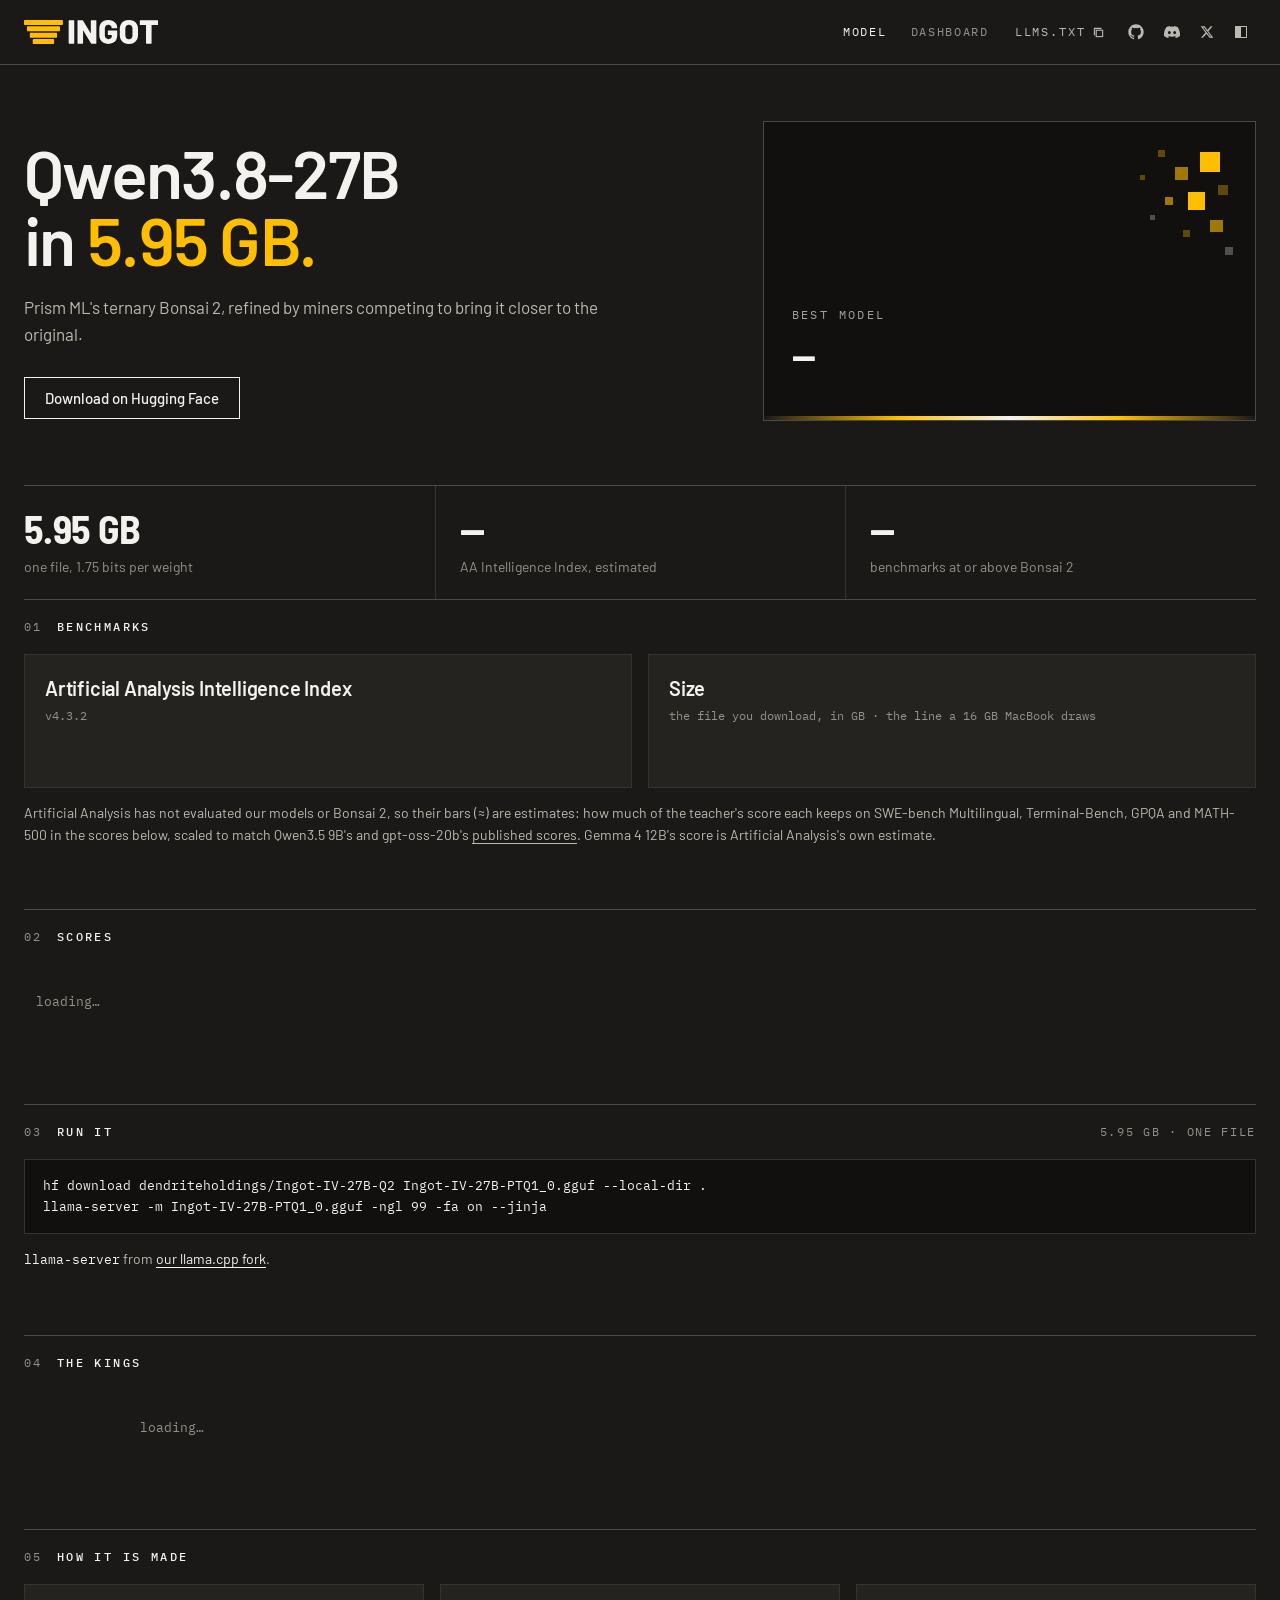
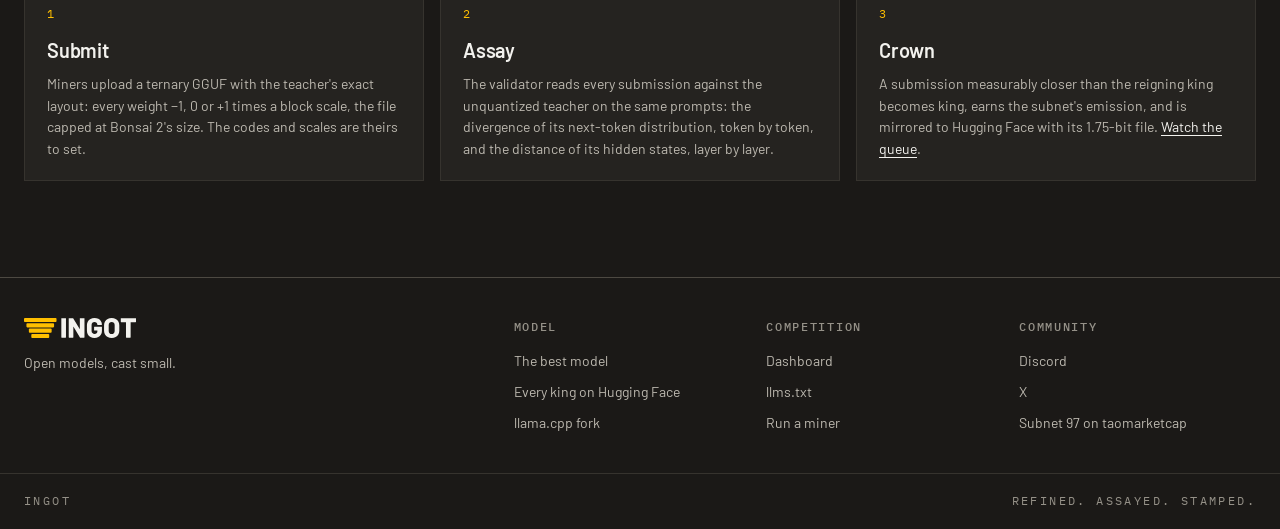
==== commit ee841658: "feat(web): token-by-token KL section (King XVII vs Bonsai 2, held-out steps); lighter section titles" ====
--- a/web/index.html
+++ b/web/index.html
@@ -68,6 +68,26 @@
   <div id="scores-protocol"></div>
 </section>
 
+<section class="section" id="tokens" hidden>
+  <div class="head"><span class="label"><b></b>Token by token</span><span class="meta">held-out steps</span></div>
+  <div class="figures" id="tokens-figures"></div>
+  <p class="run-note quiet wide">The validator scores a model by the KL divergence of its next-token distribution from the teacher's, at every
+    token of the teacher's answers. Here the answers are the teacher's next step in its own Terminal-Bench 2.1 and SWE-bench Multilingual
+    runs, which the validator never scores on, and both models read the same answers.</p>
+  <details class="tok-viewer">
+    <summary><span>Compare them token by token</span><small>16 steps · King XVII and Bonsai 2 on the same answers</small></summary>
+    <p class="tok-intro">The end of the teacher's thinking through its first tool call, each token shaded by the selected model's KL there;
+      point at a token to see the teacher's five likeliest next tokens beside each model's.</p>
+    <div class="tok-picker" id="tokens-picker"></div>
+    <div class="tok-context" id="tokens-context"></div>
+    <div class="tok-main">
+      <div class="tok-stream" id="tokens-stream" tabindex="0" aria-label="The teacher's answer, each token shaded by the selected model's KL; arrow keys move between tokens"></div>
+      <div class="tok-inspect" id="tokens-inspect" aria-live="polite"></div>
+    </div>
+    <div class="tok-legend"><span>KL per token</span><span>≤0.03</span><i></i><span>≥1</span></div>
+  </details>
+</section>
+
 
 <section class="section" id="run">
   <div class="head"><span class="label"><b></b>Run it</span><span class="meta" id="run-meta">5.95 GB · one file</span></div>
--- a/web/css/ingot.css
+++ b/web/css/ingot.css
@@ -518,7 +518,7 @@
 .figures .size-overlay { inset: 10px 0 6px; }
 .figures .size-row, .figures .size-overlay { grid-template-columns: 150px minmax(0, 1fr) 72px; gap: 12px; }
 .figures figure { margin: 0; border: 1px solid var(--line); background: var(--panel); padding: 18px 20px 12px; min-width: 0; }
-.figures figcaption h3 { margin: 0; font-family: var(--display); font-weight: 700; font-size: 20px; letter-spacing: -0.01em; }
+.figures figcaption h3 { margin: 0; font-family: var(--display); font-weight: 600; font-size: 20px; letter-spacing: -0.01em; }
 .figures figcaption p { margin: 4px 0 14px; font-family: var(--mono); font-size: 12px; color: var(--muted); }
 .vbars-svg { display: block; width: 100%; }
 .vbars-svg .axis { stroke: var(--line-strong); shape-rendering: crispEdges; }
@@ -561,7 +561,7 @@
 .steps { display: grid; grid-template-columns: repeat(3, minmax(0, 1fr)); gap: 16px; }
 .step { border: 1px solid var(--line); background: var(--panel); padding: 20px 22px; }
 .step i { display: block; font-style: normal; font-family: var(--mono); font-size: 12px; letter-spacing: 0.14em; color: var(--accent-ink); margin-bottom: 12px; }
-.step h3 { margin: 0 0 8px; font-family: var(--display); font-weight: 700; font-size: 20px; letter-spacing: -0.01em; }
+.step h3 { margin: 0 0 8px; font-family: var(--display); font-weight: 600; font-size: 20px; letter-spacing: -0.01em; }
 .step p { margin: 0; font-size: 14px; line-height: 1.55; color: var(--text-2); }
 .step a { color: var(--text); text-decoration: underline; text-underline-offset: 3px; }
 .step a:hover { color: var(--accent-ink); }
@@ -656,3 +656,59 @@
   .size-overlay { grid-template-columns: 110px minmax(0, 1fr) 70px; gap: 10px; }
   .king-cards, .foot-cols { grid-template-columns: minmax(0, 1fr); }
 }
+
+/* the token section: per-domain KL bars, then one teacher answer at a time, each token shaded by a model's KL */
+.kl-rows { display: grid; gap: 7px; padding: 6px 0 8px; }
+.figures .kl-rows .size-row { grid-template-columns: 150px minmax(0, 1fr) 72px; gap: 12px; }
+.tok-viewer { margin-top: 18px; border: 1px solid var(--line); background: var(--panel); }
+.tok-viewer > summary { display: grid; grid-template-columns: 12px auto minmax(0, 1fr); align-items: center; gap: 4px 14px; padding: 14px 18px; cursor: pointer; list-style: none; }
+.tok-viewer > summary::-webkit-details-marker { display: none; }
+.tok-viewer > summary::before { content: "+"; width: 12px; font-family: var(--mono); font-size: 18px; line-height: 1; text-align: center; color: var(--accent-ink); }
+.tok-viewer[open] > summary::before { content: "−"; }
+.tok-viewer > summary span { font-family: var(--display); font-weight: 600; font-size: 20px; line-height: 1.2; letter-spacing: -0.01em; color: var(--text); }
+.tok-viewer > summary small { font-family: var(--mono); font-size: 12px; color: var(--muted); }
+.tok-viewer > summary:hover span { color: var(--accent-ink); }
+.tok-viewer[open] > summary { border-bottom: 1px solid var(--line); }
+.tok-intro { margin: 0; padding: 12px 18px 0; font-size: 14px; color: var(--text-2); }
+.tok-picker { display: flex; flex-wrap: wrap; justify-content: space-between; gap: 10px 24px; padding: 14px 18px; border-bottom: 1px solid var(--line); }
+.tok-pick, .tok-models { display: flex; flex-wrap: wrap; gap: 4px; }
+.tok-picker button { padding: 5px 9px; border: 1px solid var(--line); font-family: var(--mono); font-size: 12px; color: var(--text-2); }
+.tok-picker button:hover { color: var(--text); border-color: var(--line-strong); }
+.tok-picker button.on { color: var(--text); border-color: var(--text-2); background: var(--band); }
+.tok-models button.king.on { border-color: var(--accent-ink); color: var(--accent-ink); }
+.tok-models button small { margin-left: 8px; color: var(--muted); }
+.tok-context { padding: 12px 18px; border-bottom: 1px solid var(--line); font-family: var(--mono); font-size: 12px; color: var(--muted); }
+.tok-context summary { margin-top: 6px; cursor: pointer; color: var(--text-2); }
+.tok-context pre { margin: 8px 0 0; max-height: 220px; overflow: auto; padding: 10px 12px; background: var(--stamp-bg); color: var(--stamp-fg); white-space: pre-wrap; word-break: break-word; }
+.tok-main { display: grid; grid-template-columns: minmax(0, 1fr) 360px; }
+.tok-stream { padding: 16px 18px; max-height: 460px; overflow: auto; font-family: var(--mono); font-size: 13px; line-height: 1.75; white-space: pre-wrap; word-break: break-word; color: var(--text); }
+.tok-stream:focus-visible { outline: 1px solid var(--accent-ink); outline-offset: -1px; }
+.tok { --k: 0; background: color-mix(in srgb, var(--brass) calc(var(--k) * 70%), transparent); cursor: default; }
+.tok.at { outline: 1px solid var(--text); outline-offset: 0; }
+.tok.mark { padding: 0 3px; border: 1px solid var(--line-strong); font-size: 11px; color: var(--muted); }
+.tok-inspect { padding: 16px 18px; border-left: 1px solid var(--line); min-width: 0; }
+.tok-head { display: grid; gap: 4px; font-size: 14px; color: var(--text-2); }
+.tok-head code, .tok-row code { font-family: var(--mono); color: var(--text); white-space: pre; overflow: hidden; text-overflow: ellipsis; }
+.tok-head span { font-family: var(--mono); font-size: 12px; color: var(--muted); }
+.tok-head span.king { color: var(--accent-ink); }
+.tok-cols { display: grid; gap: 14px; margin-top: 14px; }
+.tok-col h4 { margin: 0 0 6px; font-family: var(--mono); font-size: 11px; font-weight: 500; letter-spacing: 0.14em; text-transform: uppercase; color: var(--muted); }
+.tok-col.king h4 { color: var(--accent-ink); }
+.tok-row { display: grid; grid-template-columns: minmax(0, 1fr) 90px 52px; align-items: center; gap: 10px; padding: 2px 0; font-size: 12px; }
+.tok-row.actual code { text-decoration: underline; text-underline-offset: 3px; }
+.tok-bar { position: relative; height: 10px; }
+.tok-bar i { position: absolute; inset: 0 auto 0 0; background: var(--text-2); }
+.tok-col.king .tok-bar i { background: var(--brass); }
+.tok-p { font-family: var(--mono); text-align: right; color: var(--text-2); }
+.tok-legend { display: flex; align-items: center; gap: 8px; padding: 10px 18px; border-top: 1px solid var(--line); font-family: var(--mono); font-size: 11px; color: var(--muted); }
+.tok-legend span:first-child { margin-right: 8px; letter-spacing: 0.14em; text-transform: uppercase; }
+.tok-legend i { width: 120px; height: 10px; background: linear-gradient(90deg, transparent, color-mix(in srgb, var(--brass) 70%, transparent)); border: 1px solid var(--line); }
+@media (max-width: 960px) {
+  .tok-main { grid-template-columns: minmax(0, 1fr); }
+  .tok-viewer > summary small { grid-column: 2 / -1; }
+  .tok-inspect { border-left: 0; border-top: 1px solid var(--line); }
+}
+@media (max-width: 600px) {
+  .figures .kl-rows .size-row { grid-template-columns: 110px minmax(0, 1fr) 60px; gap: 10px; }
+  .tok-viewer > summary, .tok-intro, .tok-picker, .tok-context, .tok-stream, .tok-inspect, .tok-legend { padding-left: 14px; padding-right: 14px; }
+}
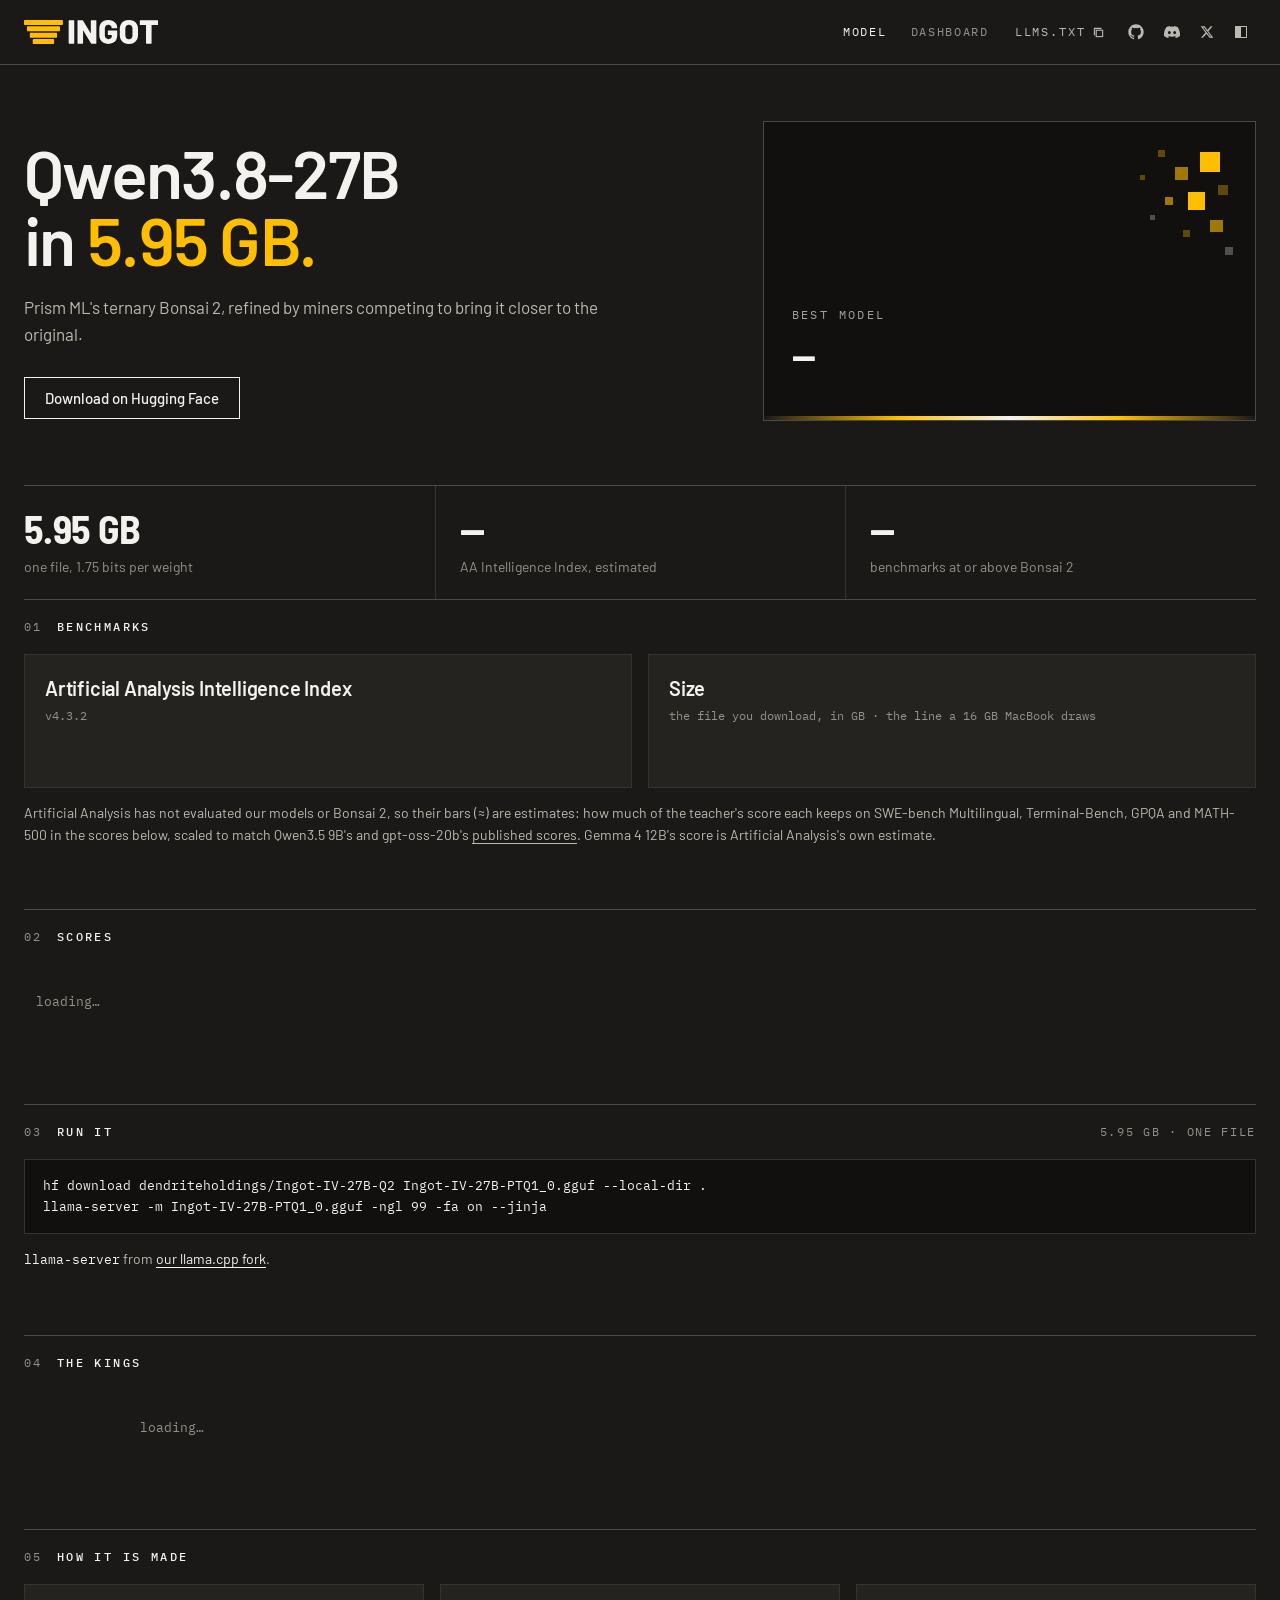
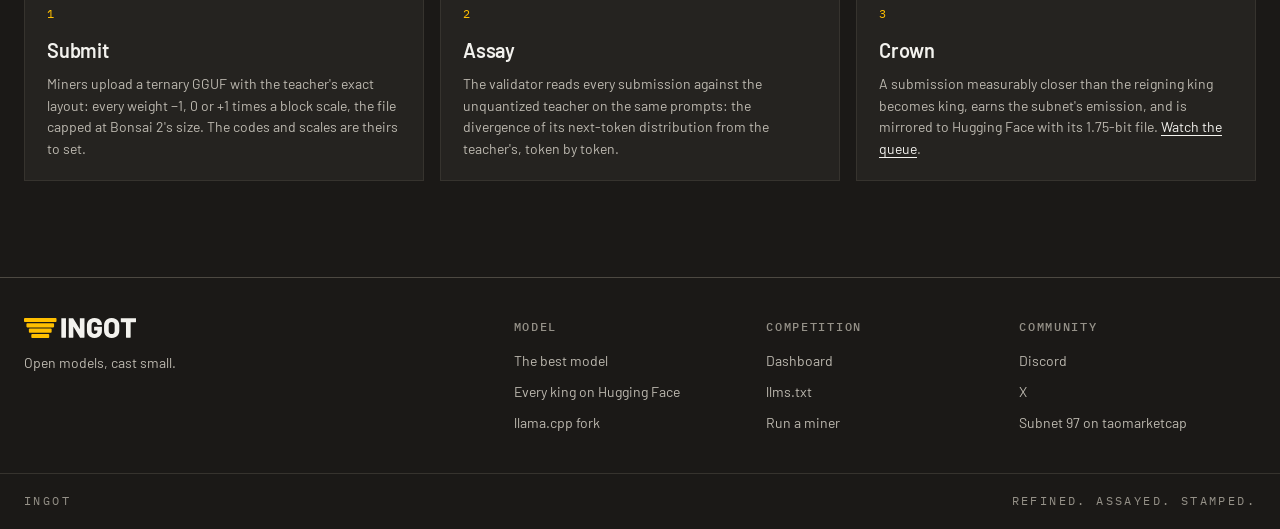
==== commit b7ff7255: "feat(eval): KL alone decides, 3% margin, reasoning domain, corpus v5" ====
--- a/web/index.html
+++ b/web/index.html
@@ -105,7 +105,7 @@
   <div class="head"><span class="label"><b></b>How it is made</span></div>
   <div class="steps">
     <div class="step"><i>1</i><h3>Submit</h3><p>Miners upload a ternary GGUF with the teacher's exact layout: every weight −1, 0 or +1 times a block scale, the file capped at Bonsai 2's size. The codes and scales are theirs to set.</p></div>
-    <div class="step"><i>2</i><h3>Assay</h3><p>The validator reads every submission against the unquantized teacher on the same prompts: the divergence of its next-token distribution, token by token, and the distance of its hidden states, layer by layer.</p></div>
+    <div class="step"><i>2</i><h3>Assay</h3><p>The validator reads every submission against the unquantized teacher on the same prompts: the divergence of its next-token distribution from the teacher's, token by token.</p></div>
     <div class="step"><i>3</i><h3>Crown</h3><p>A submission measurably closer than the reigning king becomes king, earns the subnet's emission, and is mirrored to Hugging Face with its 1.75-bit file. <a href="dashboard.html">Watch the queue</a>.</p></div>
   </div>
 </section>
--- a/web/css/ingot.css
+++ b/web/css/ingot.css
@@ -268,9 +268,9 @@
 .benchmark-charts { display: grid; grid-template-columns: repeat(12, minmax(0, 1fr)); gap: 16px; }
 .benchmark-card { min-width: 0; grid-column: span 4; }
 .benchmark-card:nth-child(n + 4) { grid-column: span 3; }
-.benchmark-charts.five { grid-template-columns: repeat(5, minmax(0, 1fr)); }
-.benchmark-charts.five .benchmark-card, .benchmark-charts.five .benchmark-card:nth-child(n + 4) { grid-column: auto; }
-.benchmark-charts.five .benchmark-chart-head { flex-direction: column; align-items: stretch; gap: 3px; }
+.benchmark-charts.cols { grid-template-columns: repeat(var(--cols, 5), minmax(0, 1fr)); }
+.benchmark-charts.cols .benchmark-card, .benchmark-charts.cols .benchmark-card:nth-child(n + 4) { grid-column: auto; }
+.benchmark-charts.cols .benchmark-chart-head { flex-direction: column; align-items: stretch; gap: 3px; }
 .benchmark-sub { display: flex; align-items: baseline; justify-content: space-between; gap: 12px; }
 .benchmark-sub .benchmark-noise { letter-spacing: 0; text-transform: none; }
 .benchmark-chart-head {
@@ -478,7 +478,7 @@
   .samples-table .c-prompt, .samples-table .c-king, .domains-table .c-bar, .domains-table .c-count { display: none; }
 }
 @media (max-width: 1180px) {
-  .benchmark-charts.five { grid-template-columns: repeat(3, minmax(0, 1fr)); }
+  .benchmark-charts.cols { grid-template-columns: repeat(3, minmax(0, 1fr)); }
 }
 @media (max-width: 960px) {
   .benchmark-card, .benchmark-card:nth-child(n + 4) { grid-column: span 6; }
@@ -488,7 +488,7 @@
 }
 @media (max-width: 560px) {
   .benchmark-card, .benchmark-card:nth-child(n + 4) { grid-column: span 12; }
-  .benchmark-charts.five { grid-template-columns: repeat(2, minmax(0, 1fr)); }
+  .benchmark-charts.cols { grid-template-columns: repeat(2, minmax(0, 1fr)); }
   .row, main { padding-left: 16px; padding-right: 16px; }
   main { gap: 48px; padding-top: 36px; }
   .hero h1 { font-size: 42px; }
@@ -500,7 +500,7 @@
   .foot .row { flex-direction: column; justify-content: center; height: auto; padding-top: 16px; padding-bottom: 16px; gap: 6px; }
 }
 
-/* ---- the model page and the dashboard head (two pages since 2026-10-27) ---- */
+/* ---- the model page and the dashboard head ---- */
 .links .page-link { font-family: var(--mono); font-size: 12px; letter-spacing: 0.14em; text-transform: uppercase; color: var(--muted); padding: 0 10px; text-decoration: none; }
 .links .page-link:hover { color: var(--text); }
 .links .page-link[aria-current="page"] { color: var(--text); }
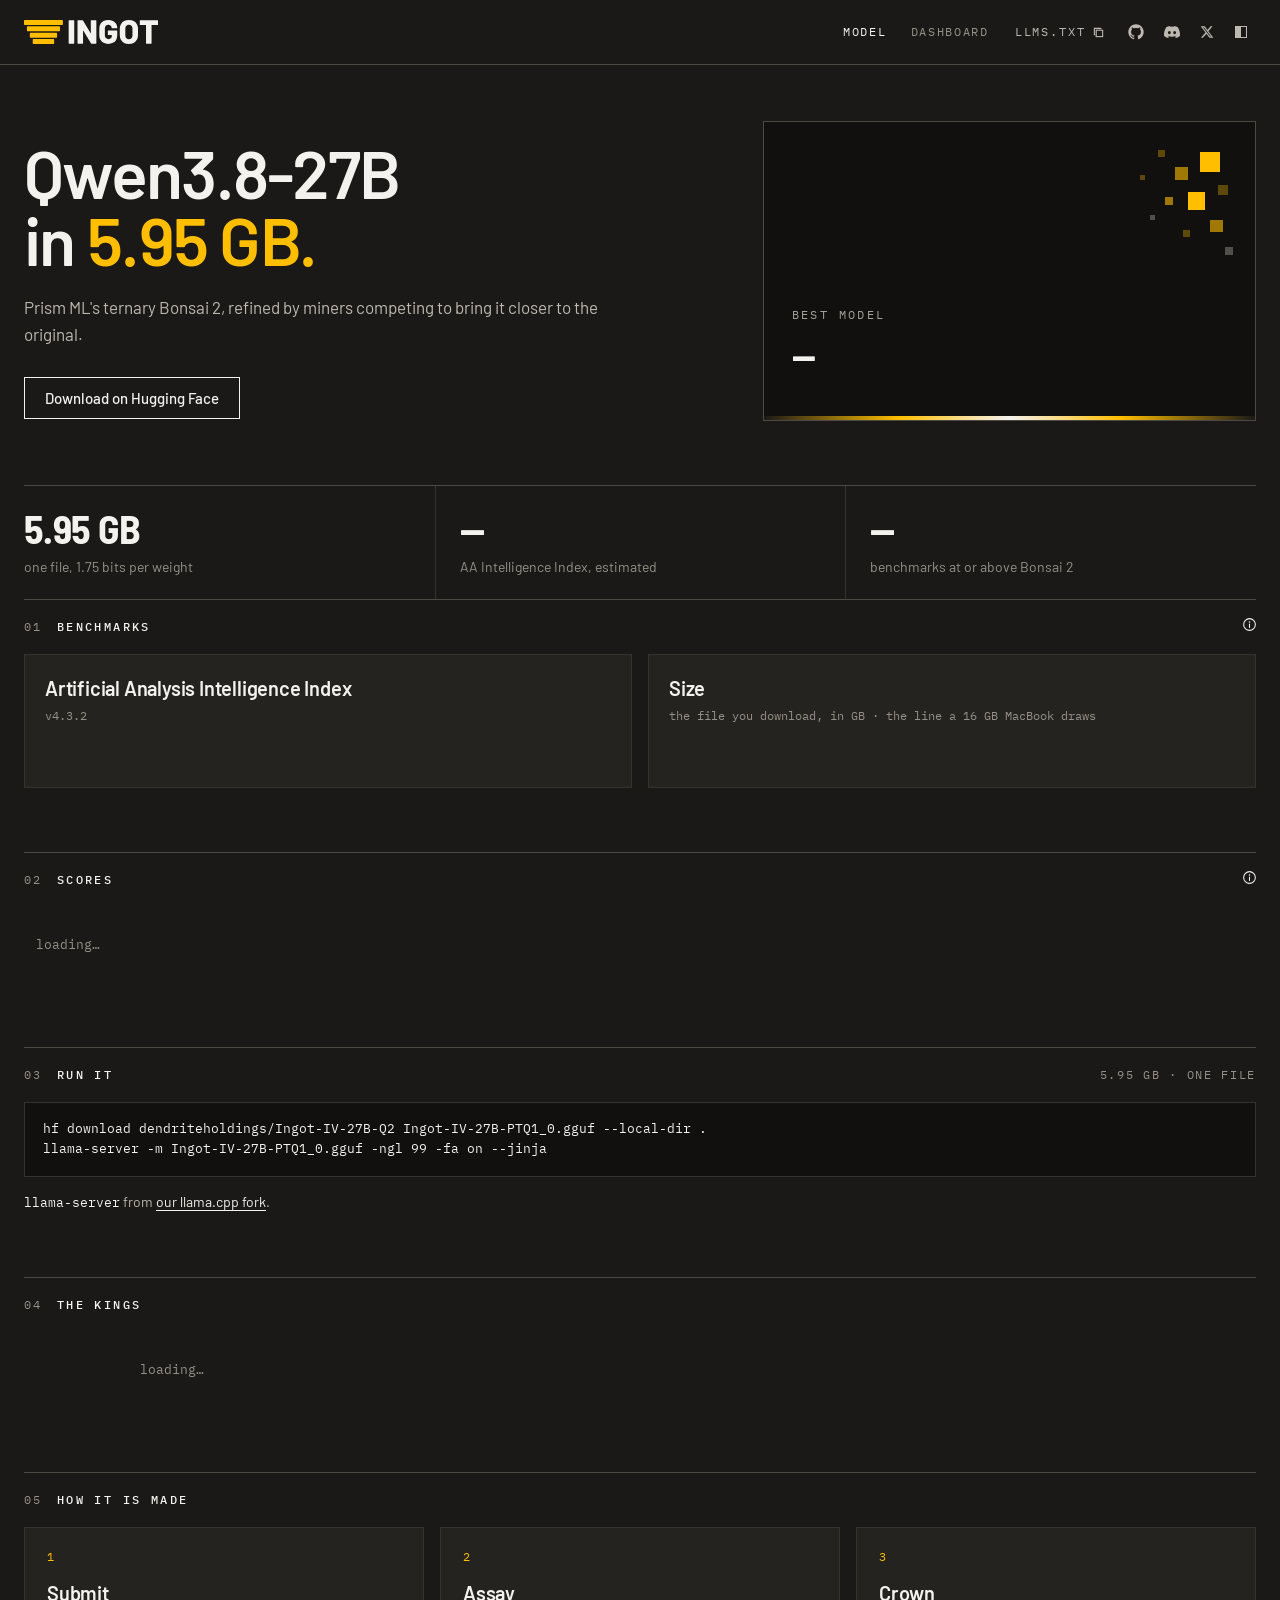
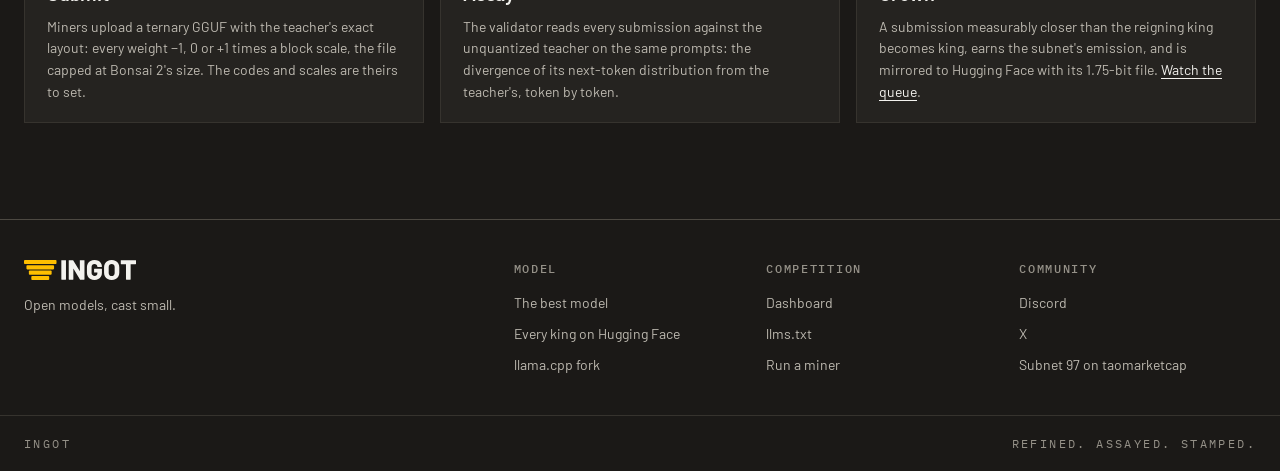
==== commit b4ddc4b5: "feat(web): notes behind an (i), open pages pick up a new push, king pulse on the distance line" ====
--- a/web/index.html
+++ b/web/index.html
@@ -50,28 +50,34 @@
   <div class="stat"><b id="s-ahead">—</b><span>benchmarks at or above Bonsai 2</span></div>
 </section>
 
-<section class="section" id="benchmarks">
+<section class="section" id="benchmarks" data-info>
   <div class="head"><span class="label"><b></b>Benchmarks</span></div>
   <div class="figures" id="panel-figures">
     <figure><figcaption><h3>Artificial Analysis Intelligence Index</h3><p>v4.3.2</p></figcaption><div class="vbars" id="index-chart"></div></figure>
     <figure><figcaption><h3>Size</h3><p>the file you download, in GB · the line a 16 GB MacBook draws</p></figcaption><div class="sizes" id="size-chart"></div></figure>
   </div>
-  <p class="run-note quiet wide">Artificial Analysis has not evaluated our models or Bonsai 2, so their bars (≈) are estimates: how much of
+  <p class="run-note quiet wide info-src">Artificial Analysis has not evaluated our models or Bonsai 2, so their bars (≈) are estimates: how much of
     the teacher's score each keeps on SWE-bench Multilingual, Terminal-Bench, GPQA and MATH-500 in the scores below, scaled to match
     Qwen3.5 9B's and gpt-oss-20b's <a href="https://artificialanalysis.ai/methodology/intelligence-benchmarking" target="_blank" rel="noopener">published scores</a>.
     Gemma 4 12B's score is Artificial Analysis's own estimate.</p>
 </section>
 
-<section class="section" id="scores">
+<section class="section" id="distance" data-info hidden>
+  <div class="head"><span class="label"><b></b>Distance to the teacher</span><span class="meta" id="distance-meta"></span></div>
+  <div class="distance-line" id="distance-wrap"></div>
+  <p class="run-note quiet wide info-src" id="distance-note"></p>
+</section>
+
+<section class="section" id="scores" data-info>
   <div class="head"><span class="label"><b></b>Scores</span></div>
   <div class="benchmark-charts" id="benchmark-charts"><div class="empty">loading…</div></div>
   <div id="scores-protocol"></div>
 </section>
 
-<section class="section" id="tokens" hidden>
+<section class="section" id="tokens" data-info hidden>
   <div class="head"><span class="label"><b></b>Token by token</span><span class="meta">held-out steps</span></div>
   <div class="figures" id="tokens-figures"></div>
-  <p class="run-note quiet wide">The validator scores a model by the KL divergence of its next-token distribution from the teacher's, at every
+  <p class="run-note quiet wide info-src">The validator scores a model by the KL divergence of its next-token distribution from the teacher's, at every
     token of the teacher's answers. Here the answers are the teacher's next step in its own Terminal-Bench 2.1 and SWE-bench Multilingual
     runs, which the validator never scores on, and both models read the same answers.</p>
   <details class="tok-viewer">
--- a/web/css/ingot.css
+++ b/web/css/ingot.css
@@ -150,6 +150,25 @@
 .section .head .label b::before { content: counter(section, decimal-leading-zero); }
 .section .head .meta { color: var(--muted); letter-spacing: 0.14em; text-align: right; }
 .section .head .meta b { font-weight: inherit; color: var(--text); }
+/* a section's notes behind an (i) at the end of its head: on hover, or open on a tap */
+.info-src { display: none !important; }
+.section .head .head-end { display: inline-flex; align-items: center; gap: 10px; }
+.info { position: relative; display: inline-flex; }
+.info-btn { display: inline-flex; padding: 0; border: 0; background: none; color: var(--text); cursor: pointer; }
+.info-btn svg { width: 13px; height: 13px; fill: none; stroke: currentColor; stroke-width: 1.3; stroke-linecap: round; }
+.info-btn svg .dot { fill: currentColor; stroke: none; }
+.info-btn:hover, .info.open .info-btn { color: var(--accent-ink); }
+.info-pop { display: none; position: absolute; top: calc(100% + 10px); right: -4px; z-index: 30; width: min(560px, calc(100vw - 32px));
+  padding: 12px 14px; background: var(--panel); border: 1px solid var(--line-strong); box-shadow: 0 8px 24px rgba(0, 0, 0, 0.35);
+  text-align: left; text-transform: none; letter-spacing: normal; white-space: normal; }
+/* a bridge over the gap, so the pointer can move into the note and use its links */
+.info-pop::before { content: ""; position: absolute; left: 0; right: 0; top: -12px; height: 12px; }
+.info .info-pop > * { margin: 0; max-width: none; font-family: var(--sans); font-size: 13px; line-height: 1.55; color: var(--text-2); }
+.info .info-pop > * + * { margin-top: 8px; }
+@media (hover: hover) { .info:hover .info-pop { display: block; } }
+.info.open .info-pop, .info:focus-within .info-pop { display: block; }
+.update-note { position: fixed; right: 16px; bottom: 16px; z-index: 50; padding: 10px 14px; background: var(--panel);
+  border: 1px solid var(--accent); color: var(--text); font-family: var(--mono); font-size: 12px; cursor: pointer; }
 .empty { padding: 28px 0; text-align: center; font-family: var(--mono); font-size: 13px; color: var(--muted); }
 
 /* ---------- kings: the staircase beside the lineage ---------- */
@@ -205,6 +224,7 @@
 /* weight holders and registration price share a row on a full-width page */
 .pair { display: grid; grid-template-columns: minmax(0, 1fr) minmax(0, 1fr); gap: 32px; }
 .pair > .section { display: flex; flex-direction: column; }
+.section[hidden], .pair[hidden] { display: none; }
 .pair > .section > :last-child { flex: 1; }
 /* the table panel stretches to the chart's height so the row ends level; rows stay at the top */
 #reign-wrap { display: flex; flex-direction: column; }
@@ -495,6 +515,9 @@
   .stamp-king { font-size: 30px; }
   .section .head { flex-direction: column; gap: 6px; }
   .section .head .meta { text-align: left; }
+  .section .head { position: relative; }
+  .info { position: static; }
+  .info-pop { left: 0; right: 0; width: auto; }
   .samples-table .c-answer, .samples-table .c-chal, .domains-table .c-share, .domains-table .c-dist { display: none; }
   .links .llms { padding: 0 8px; letter-spacing: 0.1em; }
   .foot .row { flex-direction: column; justify-content: center; height: auto; padding-top: 16px; padding-bottom: 16px; gap: 6px; }
@@ -629,6 +652,37 @@
 .size-line-wrap { position: relative; }
 .size-line { position: absolute; top: 0; bottom: 0; border-left: 1px dashed var(--muted); }
 .size-line span { position: absolute; top: 0; left: 6px; white-space: nowrap; font-family: var(--mono); font-style: normal; font-size: 11px; letter-spacing: 0.1em; text-transform: uppercase; color: var(--muted); }
+
+/* the distance line: the teacher at the left end, each model a point at its KL */
+.distance-line { position: relative; height: 130px; margin: 8px 36px 0; }
+.dl-track { position: absolute; left: 0; right: 0; top: 50%; height: 2px; transform: translateY(-50%);
+  background: linear-gradient(90deg, var(--accent), var(--line-strong) 75%); }
+.dl-mark { position: absolute; top: 50%; }
+.dl-mark i { position: absolute; left: 0; top: 0; width: 11px; height: 11px; transform: translate(-50%, -50%); border-radius: 50%;
+  background: var(--page); border: 2px solid var(--text-2); }
+.dl-mark.king i { width: 15px; height: 15px; background: var(--brass); border-color: var(--brass); }
+/* a ring of the king's gold pulsing out from its dot */
+.dl-mark.king i::before { content: ""; position: absolute; inset: -2px; border-radius: 50%;
+  background: color-mix(in srgb, var(--brass) 45%, transparent); will-change: transform, opacity;
+  animation: dl-pulse 1.5s cubic-bezier(0.2, 0.6, 0.35, 1) infinite; }
+/* the ring is gone before the loop restarts, so the restart cannot be seen */
+@keyframes dl-pulse { 0% { transform: scale(1); opacity: 0.9; } 80%, 100% { transform: scale(2.1); opacity: 0; } }
+@media (prefers-reduced-motion: reduce) { .dl-mark.king i::before { animation: none; opacity: 0; } }
+.dl-label { position: absolute; left: 0; bottom: 14px; transform: translateX(-50%); display: grid; text-align: center; white-space: nowrap;
+  font-family: var(--mono); font-size: 13px; color: var(--text); }
+.dl-mark.below .dl-label { bottom: auto; top: 14px; }
+.dl-mark.start .dl-label { transform: translateX(-8px); text-align: left; }
+.dl-mark.end .dl-label { transform: translateX(calc(-100% + 8px)); text-align: right; }
+.dl-label a { color: inherit; text-decoration: none; }
+.dl-label a:hover { color: var(--accent-ink); }
+.dl-label small { font-size: 11px; color: var(--muted); }
+.dl-mark.king .dl-label { color: var(--accent-ink); font-weight: 600; }
+@media (max-width: 600px) {
+  .distance-line { margin: 8px 18px 0; }
+  .dl-label { font-size: 10px; }
+  .dl-label small { font-size: 10px; }
+  .dl-mark:not(.king) .dl-label small { display: none; }
+}
 
 /* the newest kings as cards */
 .king-cards { display: grid; grid-template-columns: repeat(4, minmax(0, 1fr)); gap: 16px; }
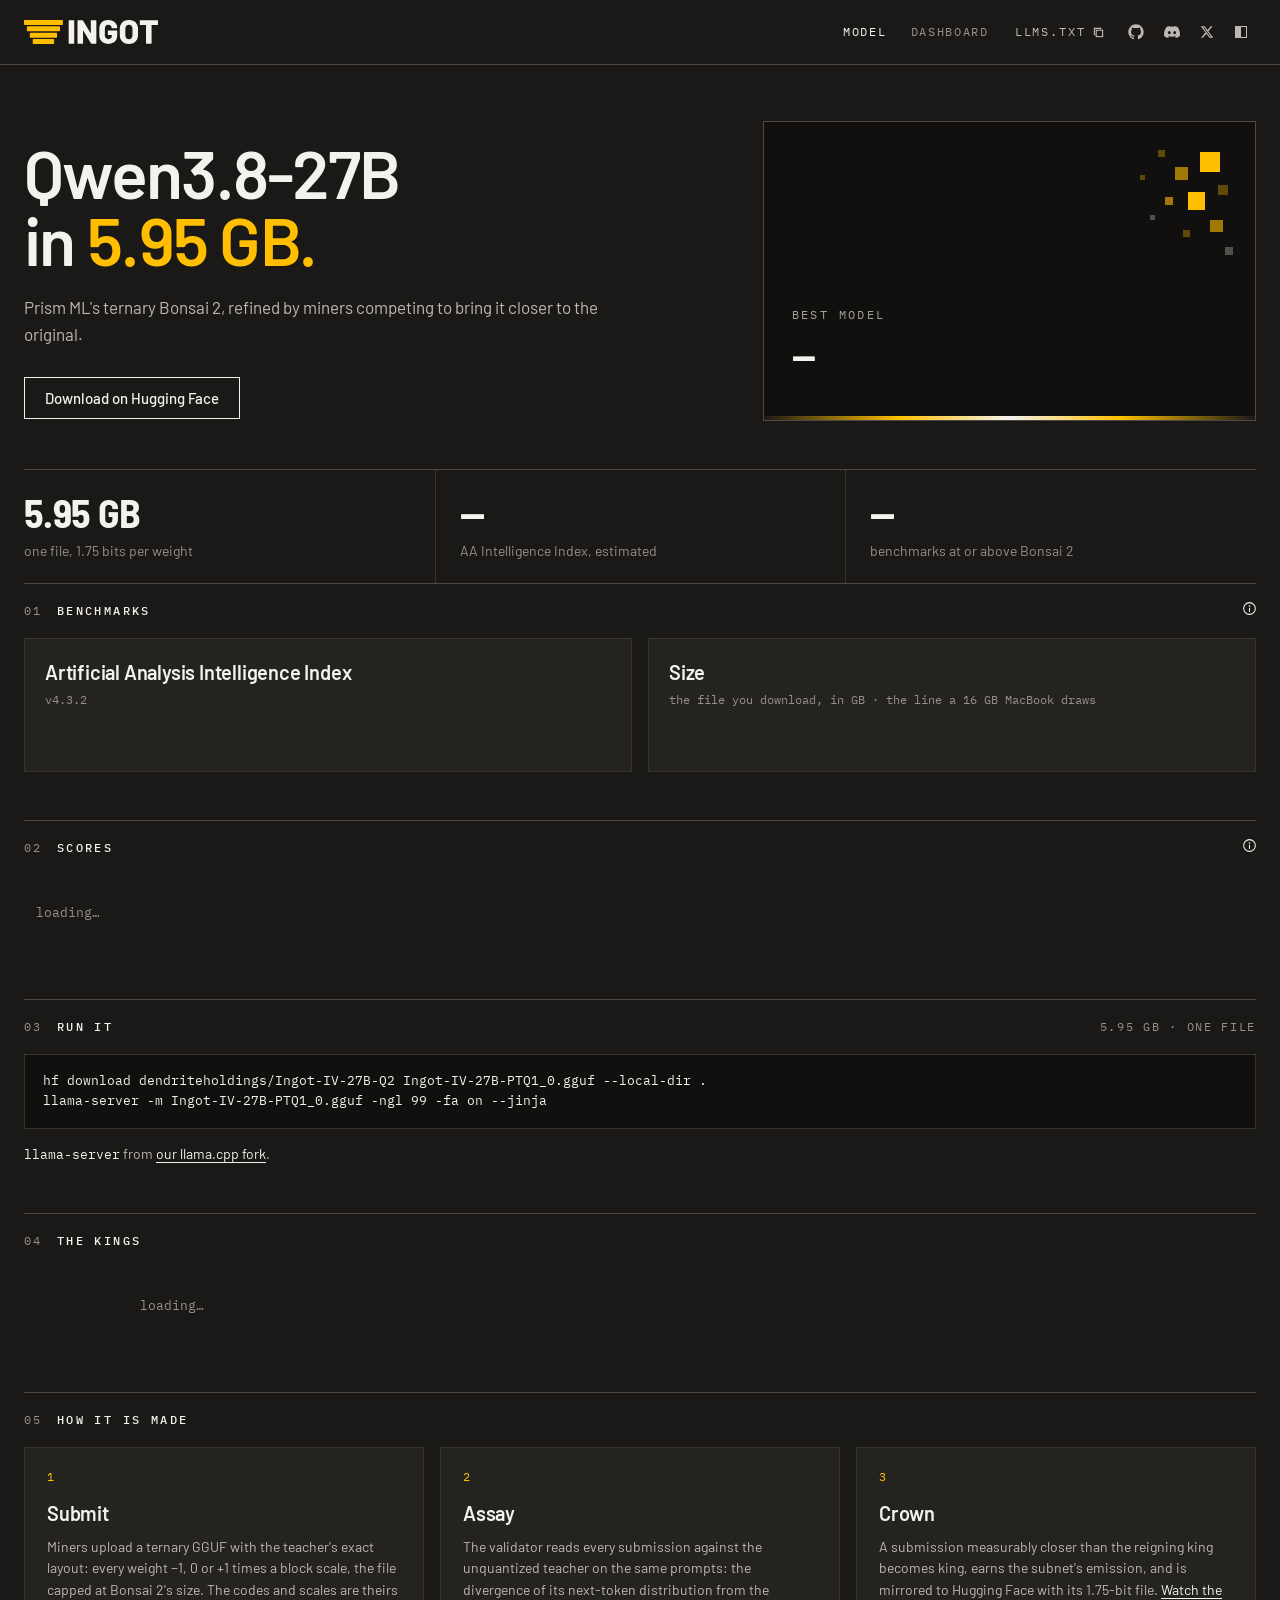
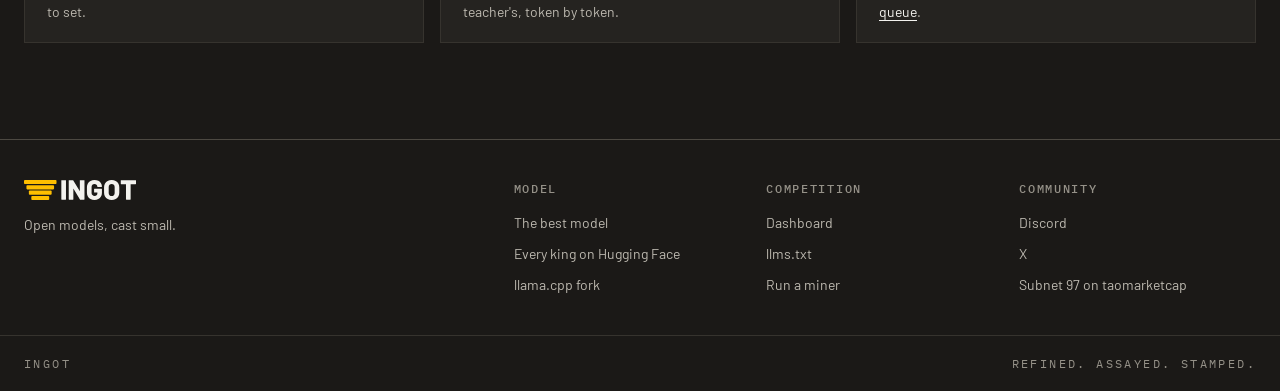
==== commit aeddd508: "feat(web): model page on King XXVII, one measurement chain behind every KL" ====
--- a/web/index.html
+++ b/web/index.html
@@ -65,6 +65,7 @@
 <section class="section" id="distance" data-info hidden>
   <div class="head"><span class="label"><b></b>Distance to the teacher</span><span class="meta" id="distance-meta"></span></div>
   <div class="distance-line" id="distance-wrap"></div>
+  <p class="run-note quiet wide info-src"><code>KL(teacher &#8214; model)</code>, averaged over tokens. The teacher writes an answer, every model reads that same answer, and at each token we compare the model's distribution over the next token with the teacher's. Lower is closer, and zero is the teacher itself.</p>
   <p class="run-note quiet wide info-src" id="distance-note"></p>
 </section>
 
@@ -81,7 +82,7 @@
     token of the teacher's answers. Here the answers are the teacher's next step in its own Terminal-Bench 2.1 and SWE-bench Multilingual
     runs, which the validator never scores on, and both models read the same answers.</p>
   <details class="tok-viewer">
-    <summary><span>Compare them token by token</span><small>16 steps · King XVII and Bonsai 2 on the same answers</small></summary>
+    <summary><span>Compare them token by token</span><small id="tok-demo-note"></small></summary>
     <p class="tok-intro">The end of the teacher's thinking through its first tool call, each token shaded by the selected model's KL there;
       point at a token to see the teacher's five likeliest next tokens beside each model's.</p>
     <div class="tok-picker" id="tokens-picker"></div>
--- a/web/css/ingot.css
+++ b/web/css/ingot.css
@@ -73,7 +73,7 @@
 .links .llms:disabled { opacity: 0.5; cursor: wait; }
 
 /* ---------- hero ---------- */
-main { display: flex; flex-direction: column; gap: 64px; padding-top: 56px; padding-bottom: 96px; counter-reset: section; }
+main { display: flex; flex-direction: column; gap: 48px; padding-top: 56px; padding-bottom: 96px; counter-reset: section; }
 .hero { display: grid; grid-template-columns: minmax(0, 7fr) minmax(0, 5fr); gap: 48px; align-items: stretch; }
 .eyebrow, .stamp-label, .section .head, .foot {
   font-family: var(--mono); font-size: 12px; text-transform: uppercase; letter-spacing: 0.2em;
@@ -229,7 +229,7 @@
 /* the table panel stretches to the chart's height so the row ends level; rows stay at the top */
 #reign-wrap { display: flex; flex-direction: column; }
 #reign-wrap > .data-table-wrap { flex: 1; }
-@media (max-width: 1279px) { .pair { grid-template-columns: minmax(0, 1fr); gap: 64px; } } /* below this half a row is narrower than the table */
+@media (max-width: 1279px) { .pair { grid-template-columns: minmax(0, 1fr); gap: 48px; } } /* below this half a row is narrower than the table */
 
 /* ---------- registration chart ---------- */
 .hero-chart-plot .reg-line { fill: none; stroke: var(--text-2); stroke-width: 1.5; stroke-linejoin: round; }
@@ -510,7 +510,8 @@
   .benchmark-card, .benchmark-card:nth-child(n + 4) { grid-column: span 12; }
   .benchmark-charts.cols { grid-template-columns: repeat(2, minmax(0, 1fr)); }
   .row, main { padding-left: 16px; padding-right: 16px; }
-  main { gap: 48px; padding-top: 36px; }
+  main { gap: 40px; padding-top: 36px; }
+  .stats { margin-bottom: -40px; }
   .hero h1 { font-size: 42px; }
   .stamp-king { font-size: 30px; }
   .section .head { flex-direction: column; gap: 6px; }
@@ -529,8 +530,8 @@
 .links .page-link[aria-current="page"] { color: var(--text); }
 .hero h1 span { color: var(--text); }
 
-/* the strip sits on the next section's rule: main's 64px gap taken back */
-.stats { display: grid; grid-template-columns: repeat(3, minmax(0, 1fr)); border-top: 1px solid var(--line-strong); margin-bottom: -64px; }
+/* the strip sits on the next section's rule: main's gap taken back */
+.stats { display: grid; grid-template-columns: repeat(3, minmax(0, 1fr)); border-top: 1px solid var(--line-strong); margin-bottom: -48px; }
 .stat { padding: 22px 24px; display: grid; gap: 8px; border-left: 1px solid var(--line); }
 .stat:first-child { border-left: 0; padding-left: 0; }
 .stat b { font-family: var(--display); font-weight: 700; font-size: 40px; line-height: 1; letter-spacing: -0.015em; color: var(--text); }
@@ -654,7 +655,7 @@
 .size-line span { position: absolute; top: 0; left: 6px; white-space: nowrap; font-family: var(--mono); font-style: normal; font-size: 11px; letter-spacing: 0.1em; text-transform: uppercase; color: var(--muted); }
 
 /* the distance line: the teacher at the left end, each model a point at its KL */
-.distance-line { position: relative; height: 130px; margin: 8px 36px 0; }
+.distance-line { position: relative; height: 116px; margin: 8px 36px 0; }
 .dl-track { position: absolute; left: 0; right: 0; top: 50%; height: 2px; transform: translateY(-50%);
   background: linear-gradient(90deg, var(--accent), var(--line-strong) 75%); }
 .dl-mark { position: absolute; top: 50%; }
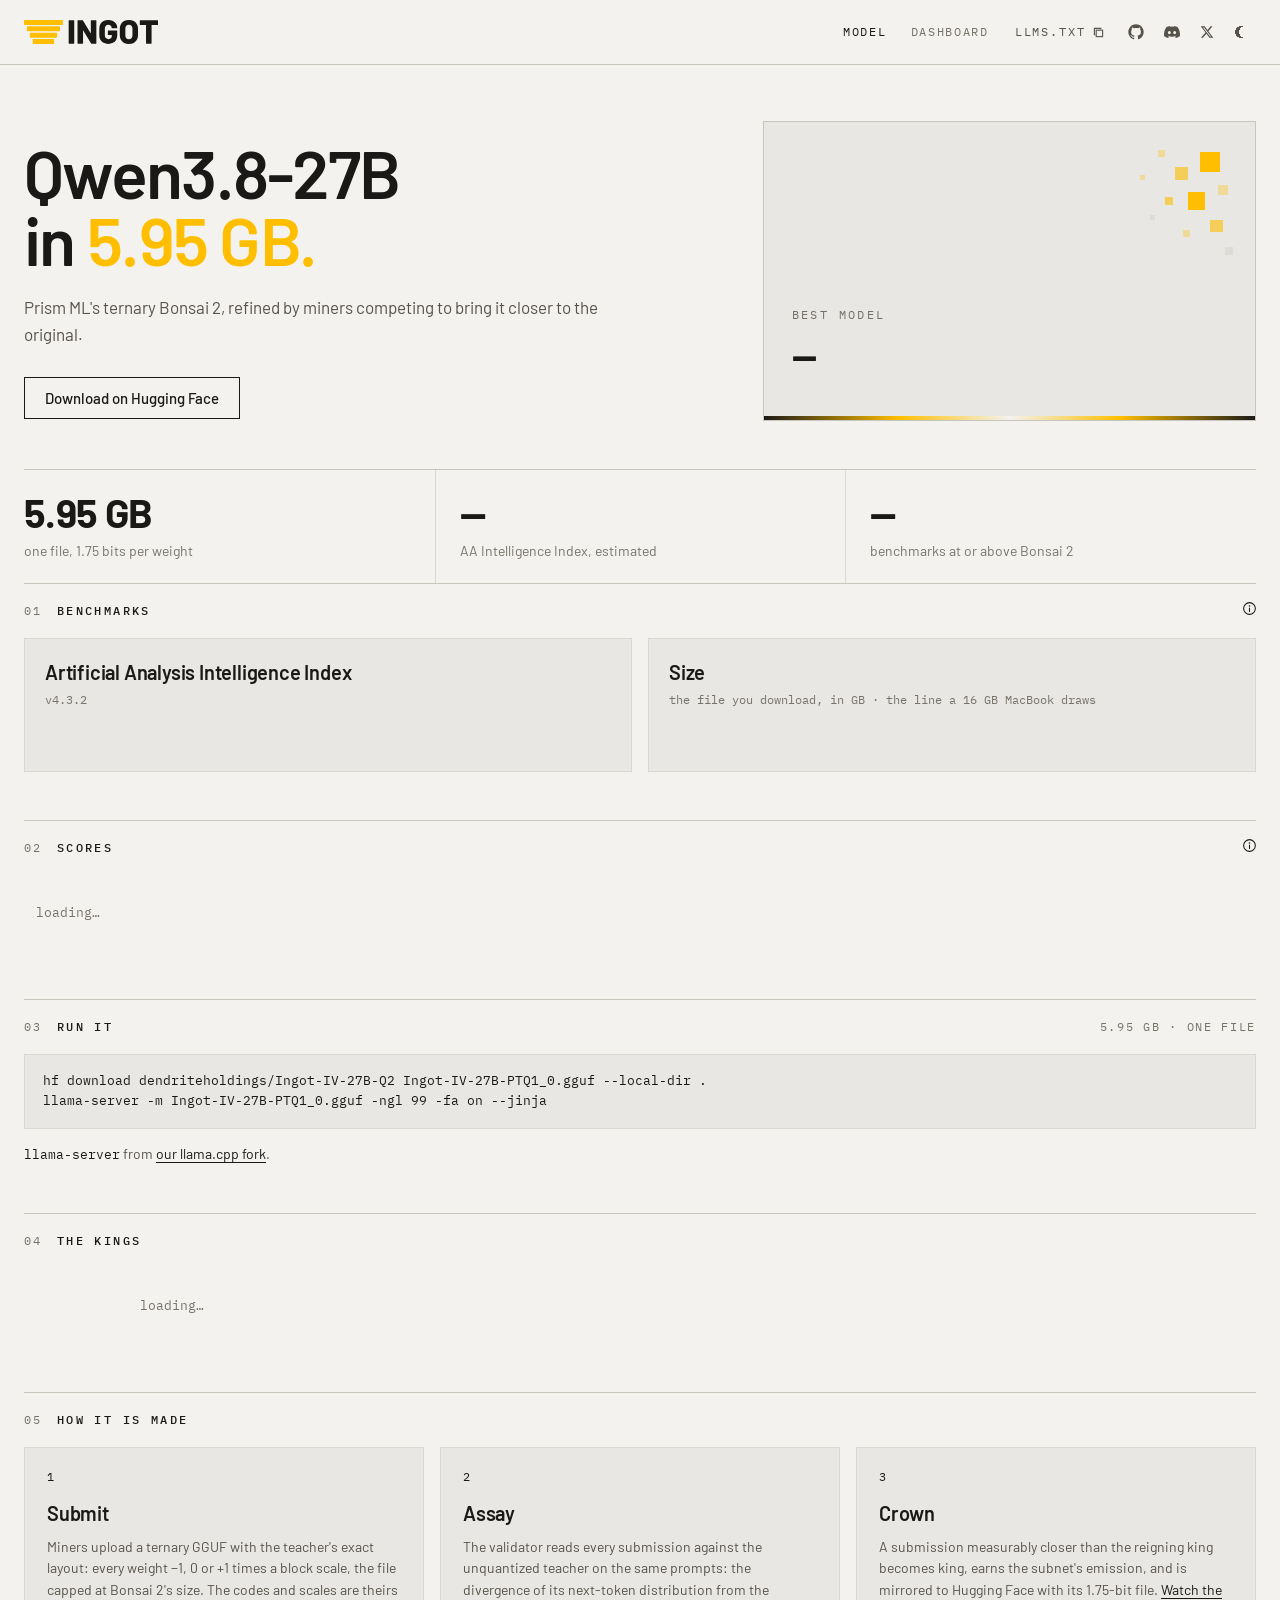
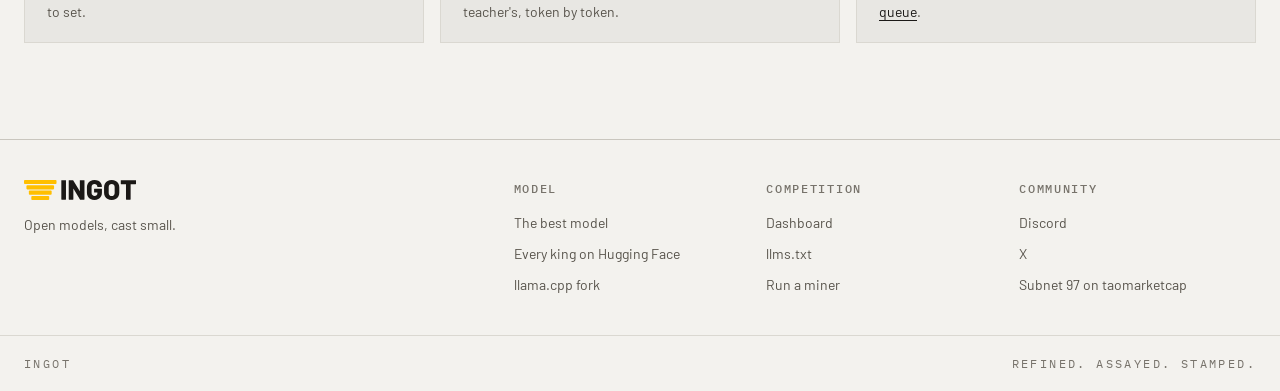
==== commit 23d1f2b8: "feat(web): dashboard in modules, prettier on commit, theme follows the system" ====
--- a/web/index.html
+++ b/web/index.html
@@ -10,9 +10,9 @@
 <link rel="apple-touch-icon" href="favicon-512.png">
 <link rel="preconnect" href="https://fonts.googleapis.com">
 <link rel="preconnect" href="https://fonts.gstatic.com" crossorigin>
-<link href="https://fonts.googleapis.com/css2?family=Barlow:wght@300;400;500;600;700&family=Barlow+Semi+Condensed:wght@600;700&family=IBM+Plex+Mono:wght@400;500;600&display=swap" rel="stylesheet">
+<link href="https://fonts.googleapis.com/css2?family=Barlow:wght@400;500;600;700&family=IBM+Plex+Mono:wght@400;500;600&display=swap" rel="stylesheet">
 <link rel="stylesheet" href="css/ingot.css">
-<script>try { if (localStorage.getItem("ingot-theme") === "light") document.documentElement.dataset.theme = "light"; } catch {}</script>
+<script>try { const t = localStorage.getItem("ingot-theme"); if (t === "light" || (!t && matchMedia("(prefers-color-scheme: light)").matches)) document.documentElement.dataset.theme = "light"; } catch {}</script>
 </head>
 <body>
 
--- a/web/css/ingot.css
+++ b/web/css/ingot.css
@@ -1,769 +1,2898 @@
 /* Ingot. The five brand colours, Barlow for words, Plex Mono for labels and numbers.
    The pixel feel is in the shapes (square corners, square marks, the grid), never in the type.
    Dark is the default; html[data-theme="light"] is the fog version. Every rule below reads the
-   role tokens, never a raw colour, so both themes come from the same rules. Brass is for marks
-   and fills; brass that has to be read as small text uses --accent-ink. */
+   role tokens, never a raw colour, so both themes come from the same rules. Every tint is mixed from
+   the five, never written out. Brass is for marks and fills; emphasis read as text uses --accent-ink,
+   brass on graphite and graphite on fog. */
 :root {
-  --graphite: #1b1917; --slate: #57534b; --zinc: #c9c6be; --fog: #f3f2ee; --brass: #ffbf00;
-
-  --page: #1b1917;           /* the brand graphite */
-  --panel: #252320;
-  --band: #201e1b;           /* table header rows */
-  --line-strong: #4d4942;    /* section rules, borders that frame */
-  --line: #36332e;           /* rules inside panels, the chart grid */
+  --graphite: #1b1917;
+  --slate: #57534b;
+  --zinc: #c9c6be;
+  --fog: #f3f2ee;
+  --brass: #ffbf00;
+
+  --page: var(--graphite);
+  --panel: color-mix(in srgb, var(--fog) 5%, var(--graphite));
+  --band: color-mix(in srgb, var(--fog) 2.5%, var(--graphite)); /* table header rows */
+  --line-strong: var(--slate); /* section rules, borders that frame */
+  --line: color-mix(in srgb, var(--fog) 12%, var(--graphite)); /* rules inside panels, the chart grid */
   --text: var(--fog);
-  --text-2: #bdb9b0;
-  --muted: #959188;          /* ticks and metas */
-  --loser: #7d7970;          /* the cloud of losing models */
+  --text-2: var(--zinc);
+  --muted: color-mix(in srgb, var(--zinc) 55%, var(--slate)); /* ticks and metas */
+  --loser: color-mix(in srgb, var(--zinc) 33%, var(--slate)); /* the cloud of losing models */
   --accent: var(--brass);
-  --accent-ink: var(--brass);  /* brass reads as small text here: 9.5:1 on the panels */
-  --accent-wash: rgba(255, 191, 0, 0.10);
-  --rust: #d0694f;           /* failures only */
-  --invert-bg: var(--fog); --invert-fg: var(--graphite);
-  --stamp-bg: #11100e; --stamp-edge: var(--line-strong); --stamp-fg: var(--fog); --stamp-dim: var(--zinc);
+  --accent-ink: var(--brass); /* brass reads as small text here: 9.5:1 on the panels */
+  --accent-wash: color-mix(in srgb, var(--brass) 10%, transparent);
+  --rust: #d0694f; /* failures only, the one colour outside the brand book */
+  --invert-bg: var(--fog);
+  --invert-fg: var(--graphite);
+  --stamp-bg: color-mix(in srgb, var(--graphite) 65%, black);
+  --stamp-edge: var(--line-strong);
+  --stamp-fg: var(--fog);
+  --stamp-dim: var(--zinc);
   color-scheme: dark;
 
-  --sans: 'Barlow', system-ui, sans-serif;
-  --display: 'Barlow Semi Condensed', 'Barlow', system-ui, sans-serif;
-  --mono: 'IBM Plex Mono', ui-monospace, SFMono-Regular, Menlo, monospace;
+  --sans: "Barlow", system-ui, sans-serif;
+  --display: "Barlow", system-ui, sans-serif;
+  --mono: "IBM Plex Mono", ui-monospace, SFMono-Regular, Menlo, monospace;
 }
 :root[data-theme="light"] {
   --page: var(--fog);
   /* panels a step darker than the page, as on the dark theme they are a step lighter */
-  --panel: #e9e7e1;
-  --band: #efede8;
+  --panel: color-mix(in srgb, var(--graphite) 5%, var(--fog));
+  --band: color-mix(in srgb, var(--graphite) 2%, var(--fog));
   --line-strong: var(--zinc);
-  --line: #d9d6ce;
+  --line: color-mix(in srgb, var(--zinc) 60%, var(--fog));
   --text: var(--graphite);
   --text-2: var(--slate);
-  --muted: #77736a;
-  --loser: #9c988e;
-  --accent-ink: #826100;       /* brass on fog is 1.5:1; this shade of it is 5.1:1 */
-  --accent-wash: rgba(255, 191, 0, 0.07);
+  --muted: color-mix(in srgb, var(--zinc) 28%, var(--slate));
+  --loser: color-mix(in srgb, var(--zinc) 60%, var(--slate));
+  --accent-ink: var(--graphite); /* brass on fog is 1.5:1: emphasis is graphite, the mark beside it brass */
+  --accent-wash: color-mix(in srgb, var(--brass) 7%, transparent);
   --rust: #a2452d;
-  --invert-bg: var(--graphite); --invert-fg: var(--fog);
-  --stamp-bg: var(--panel); --stamp-edge: var(--line-strong); --stamp-fg: var(--graphite); --stamp-dim: var(--slate);
+  --invert-bg: var(--graphite);
+  --invert-fg: var(--fog);
+  --stamp-bg: var(--panel);
+  --stamp-edge: var(--line-strong);
+  --stamp-fg: var(--graphite);
+  --stamp-dim: var(--slate);
   color-scheme: light;
 }
 
-* { box-sizing: border-box; scrollbar-width: thin; scrollbar-color: var(--line-strong) transparent; }
-html, body { margin: 0; background: var(--page); color: var(--text); }
-html { -webkit-text-size-adjust: 100%; text-size-adjust: 100%; }
-body { font: 15px/1.5 var(--sans); -webkit-font-smoothing: antialiased; }
-a { color: inherit; text-decoration: none; }
-button { font: inherit; color: inherit; background: none; border: 0; padding: 0; cursor: pointer; }
-.row, main { max-width: 1280px; margin: 0 auto; padding-left: 24px; padding-right: 24px; }
+* {
+  box-sizing: border-box;
+  scrollbar-width: thin;
+  scrollbar-color: var(--line-strong) transparent;
+}
+html,
+body {
+  margin: 0;
+  background: var(--page);
+  color: var(--text);
+}
+html {
+  -webkit-text-size-adjust: 100%;
+  text-size-adjust: 100%;
+}
+body {
+  font: 15px/1.5 var(--sans);
+  -webkit-font-smoothing: antialiased;
+}
+a {
+  color: inherit;
+  text-decoration: none;
+}
+button {
+  font: inherit;
+  color: inherit;
+  background: none;
+  border: 0;
+  padding: 0;
+  cursor: pointer;
+}
+.row,
+main {
+  max-width: 1280px;
+  margin: 0 auto;
+  padding-left: 24px;
+  padding-right: 24px;
+}
 
 /* ---------- header ---------- */
-.top { border-bottom: 1px solid var(--line-strong); }
-.top .row { height: 64px; display: flex; align-items: center; gap: 16px; }
-.brand { display: flex; align-items: center; gap: 10px; }
+.top {
+  border-bottom: 1px solid var(--line-strong);
+}
+.top .row {
+  height: 64px;
+  display: flex;
+  align-items: center;
+  gap: 16px;
+}
+.brand {
+  display: flex;
+  align-items: center;
+  gap: 10px;
+}
 /* the designer's lockup from brand/: white wordmark on the dark theme, black on the light one */
-.brand .logo { display: block; height: 24px; width: auto; }
-:root[data-theme="light"] .brand .on-dark, :root:not([data-theme="light"]) .brand .on-light { display: none; }
-.links { margin-left: auto; display: flex; align-items: center; gap: 4px; }
-.links .llms, .links .icon {
-  display: inline-flex; align-items: center; gap: 7px; height: 34px; padding: 0 12px;
-  font-family: var(--mono); font-size: 12px; text-transform: uppercase; letter-spacing: 0.16em;
-  color: var(--text-2); transition: color 0.15s;
-}
-.links .icon { padding: 0 8px; }
-.links .llms:hover, .links .icon:hover { color: var(--text); }
-.links .llms.copied { color: var(--accent-ink); }
-.links .llms:disabled { opacity: 0.5; cursor: wait; }
+.brand .logo {
+  display: block;
+  height: 24px;
+  width: auto;
+}
+:root[data-theme="light"] .brand .on-dark,
+:root:not([data-theme="light"]) .brand .on-light {
+  display: none;
+}
+.links {
+  margin-left: auto;
+  display: flex;
+  align-items: center;
+  gap: 4px;
+}
+.links .llms,
+.links .icon {
+  display: inline-flex;
+  align-items: center;
+  gap: 7px;
+  height: 34px;
+  padding: 0 12px;
+  font-family: var(--mono);
+  font-size: 12px;
+  text-transform: uppercase;
+  letter-spacing: 0.16em;
+  color: var(--text-2);
+  transition: color 0.15s;
+}
+.links .icon {
+  padding: 0 8px;
+}
+.links .llms:hover,
+/* the switch shows the theme it switches to */
+:root[data-theme="light"] .theme-sun,
+:root:not([data-theme="light"]) .theme-moon {
+  display: none;
+}
+.links .icon:hover {
+  color: var(--text);
+}
+.links .llms.copied {
+  color: var(--accent-ink);
+}
+.links .llms:disabled {
+  opacity: 0.5;
+  cursor: wait;
+}
 
 /* ---------- hero ---------- */
-main { display: flex; flex-direction: column; gap: 48px; padding-top: 56px; padding-bottom: 96px; counter-reset: section; }
-.hero { display: grid; grid-template-columns: minmax(0, 7fr) minmax(0, 5fr); gap: 48px; align-items: stretch; }
-.eyebrow, .stamp-label, .section .head, .foot {
-  font-family: var(--mono); font-size: 12px; text-transform: uppercase; letter-spacing: 0.2em;
-}
-.eyebrow { color: var(--text-2); }
+main {
+  display: flex;
+  flex-direction: column;
+  gap: 48px;
+  padding-top: 56px;
+  padding-bottom: 96px;
+  counter-reset: section;
+}
+.hero {
+  display: grid;
+  grid-template-columns: minmax(0, 7fr) minmax(0, 5fr);
+  gap: 48px;
+  align-items: stretch;
+}
+.eyebrow,
+.stamp-label,
+.section .head,
+.foot {
+  font-family: var(--mono);
+  font-size: 12px;
+  text-transform: uppercase;
+  letter-spacing: 0.2em;
+}
+.eyebrow {
+  color: var(--text-2);
+}
 .hero h1 {
-  margin: 18px 0 0; font-weight: 600; font-size: 68px; line-height: 0.98; letter-spacing: -0.025em;
-}
-.hero h1 em { font-style: normal; color: var(--accent); }
-.lede { margin: 22px 0 0; max-width: 520px; font-size: 17px; line-height: 1.55; color: var(--text-2); }
-.lede span { color: var(--text); font-family: var(--mono); font-size: 14px; }
-.lede a:hover, .section .head .meta a:hover { color: var(--accent-ink); }
-.actions { display: flex; flex-wrap: wrap; gap: 10px; margin-top: 30px; }
+  margin: 18px 0 0;
+  font-weight: 600;
+  font-size: 68px;
+  line-height: 0.98;
+  letter-spacing: -0.025em;
+}
+.hero h1 em {
+  font-style: normal;
+  color: var(--accent);
+}
+.lede {
+  margin: 22px 0 0;
+  max-width: 520px;
+  font-size: 17px;
+  line-height: 1.55;
+  color: var(--text-2);
+}
+.lede span {
+  color: var(--text);
+  font-family: var(--mono);
+  font-size: 14px;
+}
+.lede a:hover,
+.section .head .meta a:hover {
+  color: var(--accent-ink);
+}
+.actions {
+  display: flex;
+  flex-wrap: wrap;
+  gap: 10px;
+  margin-top: 30px;
+}
 .btn {
-  display: inline-flex; align-items: center; height: 42px; padding: 0 20px;
-  border: 1px solid var(--text); font-weight: 500; font-size: 15px; transition: background 0.15s, color 0.15s;
-}
-.btn:hover { background: var(--text); color: var(--page); }
-.btn[hidden] { display: none; }
+  display: inline-flex;
+  align-items: center;
+  height: 42px;
+  padding: 0 20px;
+  border: 1px solid var(--text);
+  font-weight: 500;
+  font-size: 15px;
+  transition:
+    background 0.15s,
+    color 0.15s;
+}
+.btn:hover {
+  background: var(--text);
+  color: var(--page);
+}
+.btn[hidden] {
+  display: none;
+}
 
 /* the reigning king as a stamped bar: a scatter of brass pixels, the brass gradient as its edge; near-black on
    the dark theme, a light panel on the light one */
 .stamp {
-  position: relative; overflow: hidden; display: flex; flex-direction: column; justify-content: flex-end;
-  min-height: 300px; padding: 28px 28px 34px; background: var(--stamp-bg); color: var(--stamp-fg);
+  position: relative;
+  overflow: hidden;
+  display: flex;
+  flex-direction: column;
+  justify-content: flex-end;
+  min-height: 300px;
+  padding: 28px 28px 34px;
+  background: var(--stamp-bg);
+  color: var(--stamp-fg);
   border: 1px solid var(--stamp-edge);
 }
 /* the brass edge drifts right forever: two full graphite-brass-fog-brass cycles on a strip twice the
    card's width, slid by one cycle per loop, so the visible half always holds the whole gradient */
 .stamp::after {
-  content: ""; position: absolute; left: 0; bottom: 0; width: 200%; height: 4px;
-  background: linear-gradient(90deg,
-    var(--graphite) 0%, var(--brass) 13.75%, var(--fog) 25%, var(--brass) 36.25%,
-    var(--graphite) 50%, var(--brass) 63.75%, var(--fog) 75%, var(--brass) 86.25%, var(--graphite) 100%);
+  content: "";
+  position: absolute;
+  left: 0;
+  bottom: 0;
+  width: 200%;
+  height: 4px;
+  background: linear-gradient(
+    90deg,
+    var(--graphite) 0%,
+    var(--brass) 13.75%,
+    var(--fog) 25%,
+    var(--brass) 36.25%,
+    var(--graphite) 50%,
+    var(--brass) 63.75%,
+    var(--fog) 75%,
+    var(--brass) 86.25%,
+    var(--graphite) 100%
+  );
   animation: stamp-edge 7s linear infinite;
 }
 /* a 4px colour drift, not layout motion, so it runs under reduced motion too */
-@keyframes stamp-edge { from { transform: translateX(-50%); } to { transform: translateX(0); } }
-.stamp .pixels { position: absolute; top: 20px; right: 20px; width: 200px; height: 150px; }
-.stamp .pixels .p1 { fill: var(--brass); }
-.stamp .pixels .p2 { fill: var(--brass); opacity: 0.6; }
-.stamp .pixels .p3 { fill: var(--brass); opacity: 0.32; }
-.stamp .pixels .p4 { fill: var(--zinc); opacity: 0.35; }
-.stamp-tabs { position: absolute; top: 24px; left: 28px; display: flex; gap: 22px; }
+@keyframes stamp-edge {
+  from {
+    transform: translateX(-50%);
+  }
+  to {
+    transform: translateX(0);
+  }
+}
+.stamp .pixels {
+  position: absolute;
+  top: 20px;
+  right: 20px;
+  width: 200px;
+  height: 150px;
+}
+.stamp .pixels .p1 {
+  fill: var(--brass);
+}
+.stamp .pixels .p2 {
+  fill: var(--brass);
+  opacity: 0.6;
+}
+.stamp .pixels .p3 {
+  fill: var(--brass);
+  opacity: 0.32;
+}
+.stamp .pixels .p4 {
+  fill: var(--zinc);
+  opacity: 0.35;
+}
+.stamp-tabs {
+  position: absolute;
+  top: 24px;
+  left: 28px;
+  display: flex;
+  gap: 22px;
+}
 .stamp-tab {
-  background: none; border: 0; border-bottom: 1px solid transparent; padding: 0 0 6px; cursor: pointer;
-  font-family: var(--mono); font-size: 12px; letter-spacing: 0.2em; text-transform: uppercase; color: var(--stamp-dim);
-}
-.stamp-tab small { font-size: 11px; letter-spacing: 0.16em; opacity: 0.7; margin-left: 4px; }
-.stamp-tab small.open { color: var(--brass); opacity: 1; }
-.stamp-tab:hover { color: var(--stamp-fg); }
-.stamp-tab[aria-selected="true"] { border-bottom-color: var(--brass); }
-.stamp.closed .stamp-king, .stamp.closed .stamp-line b { color: var(--stamp-dim); }
-.stamp.closed .pixels { opacity: 0.45; }
-.stamp-label { color: var(--stamp-dim); opacity: 0.8; }
-.stamp-line { margin-top: 18px; font-family: var(--mono); font-size: 12px; letter-spacing: 0.1em; text-transform: uppercase; color: var(--stamp-dim); }
-.stamp-line:empty { display: none; }
-.stamp-line a:hover { color: var(--stamp-fg); }
-.stamp-line b { font-family: var(--display); font-weight: 700; font-size: 16px; letter-spacing: 0; color: var(--stamp-fg); margin-right: 8px; }
+  background: none;
+  border: 0;
+  border-bottom: 1px solid transparent;
+  padding: 0 0 6px;
+  cursor: pointer;
+  font-family: var(--mono);
+  font-size: 12px;
+  letter-spacing: 0.2em;
+  text-transform: uppercase;
+  color: var(--stamp-dim);
+}
+.stamp-tab small {
+  font-size: 11px;
+  letter-spacing: 0.16em;
+  opacity: 0.7;
+  margin-left: 4px;
+}
+.stamp-tab small.open {
+  color: var(--brass);
+  opacity: 1;
+}
+.stamp-tab:hover {
+  color: var(--stamp-fg);
+}
+.stamp-tab[aria-selected="true"] {
+  border-bottom-color: var(--brass);
+}
+.stamp.closed .stamp-king,
+.stamp.closed .stamp-line b {
+  color: var(--stamp-dim);
+}
+.stamp.closed .pixels {
+  opacity: 0.45;
+}
+.stamp-label {
+  color: var(--stamp-dim);
+  opacity: 0.8;
+}
+.stamp-line {
+  margin-top: 18px;
+  font-family: var(--mono);
+  font-size: 12px;
+  letter-spacing: 0.1em;
+  text-transform: uppercase;
+  color: var(--stamp-dim);
+}
+.stamp-line:empty {
+  display: none;
+}
+.stamp-line a:hover {
+  color: var(--stamp-fg);
+}
+.stamp-line b {
+  font-family: var(--display);
+  font-weight: 700;
+  font-size: 16px;
+  letter-spacing: 0;
+  color: var(--stamp-fg);
+  margin-right: 8px;
+}
 .stamp-king {
-  margin-top: 12px; font-family: var(--display); font-weight: 700; font-size: 38px; line-height: 1.05;
-  letter-spacing: 0.005em; overflow-wrap: anywhere;
-}
-.stamp-king a:hover { color: var(--brass); }
-.stamp-repo { margin-top: 10px; font-family: var(--mono); font-size: 13px; color: var(--stamp-dim); }
-.stamp-repo a:hover { color: var(--stamp-fg); }
+  margin-top: 12px;
+  font-family: var(--display);
+  font-weight: 700;
+  font-size: 38px;
+  line-height: 1.05;
+  letter-spacing: 0.005em;
+  overflow-wrap: anywhere;
+}
+.stamp-king a:hover {
+  color: var(--brass);
+}
+.stamp-repo {
+  margin-top: 10px;
+  font-family: var(--mono);
+  font-size: 13px;
+  color: var(--stamp-dim);
+}
+.stamp-repo a:hover {
+  color: var(--stamp-fg);
+}
 
 /* ---------- sections ---------- */
-.section { border-top: 1px solid var(--line-strong); padding-top: 18px; min-width: 0; counter-increment: section; }
-.section .head { display: flex; justify-content: space-between; align-items: baseline; gap: 16px; margin-bottom: 18px; }
-.section .head .label { color: var(--text); font-weight: 500; }
-.section .head .label b { font-weight: 400; color: var(--muted); margin-right: 14px; }
+.section {
+  border-top: 1px solid var(--line-strong);
+  padding-top: 18px;
+  min-width: 0;
+  counter-increment: section;
+}
+.section .head {
+  display: flex;
+  justify-content: space-between;
+  align-items: baseline;
+  gap: 16px;
+  margin-bottom: 18px;
+}
+.section .head .label {
+  color: var(--text);
+  font-weight: 500;
+}
+.section .head .label b {
+  font-weight: 400;
+  color: var(--muted);
+  margin-right: 14px;
+}
 /* sections number themselves, so one the page hides leaves no gap */
-.section .head .label b::before { content: counter(section, decimal-leading-zero); }
-.section .head .meta { color: var(--muted); letter-spacing: 0.14em; text-align: right; }
-.section .head .meta b { font-weight: inherit; color: var(--text); }
+.section .head .label b::before {
+  content: counter(section, decimal-leading-zero);
+}
+.section .head .meta {
+  color: var(--muted);
+  letter-spacing: 0.14em;
+  text-align: right;
+}
+.section .head .meta b {
+  font-weight: inherit;
+  color: var(--text);
+}
 /* a section's notes behind an (i) at the end of its head: on hover, or open on a tap */
-.info-src { display: none !important; }
-.section .head .head-end { display: inline-flex; align-items: center; gap: 10px; }
-.info { position: relative; display: inline-flex; }
-.info-btn { display: inline-flex; padding: 0; border: 0; background: none; color: var(--text); cursor: pointer; }
-.info-btn svg { width: 13px; height: 13px; fill: none; stroke: currentColor; stroke-width: 1.3; stroke-linecap: round; }
-.info-btn svg .dot { fill: currentColor; stroke: none; }
-.info-btn:hover, .info.open .info-btn { color: var(--accent-ink); }
-.info-pop { display: none; position: absolute; top: calc(100% + 10px); right: -4px; z-index: 30; width: min(560px, calc(100vw - 32px));
-  padding: 12px 14px; background: var(--panel); border: 1px solid var(--line-strong); box-shadow: 0 8px 24px rgba(0, 0, 0, 0.35);
-  text-align: left; text-transform: none; letter-spacing: normal; white-space: normal; }
+.info-src {
+  display: none !important;
+}
+.section .head .head-end {
+  display: inline-flex;
+  align-items: center;
+  gap: 10px;
+}
+.info {
+  position: relative;
+  display: inline-flex;
+}
+.info-btn {
+  display: inline-flex;
+  padding: 0;
+  border: 0;
+  background: none;
+  color: var(--text);
+  cursor: pointer;
+}
+.info-btn svg {
+  width: 13px;
+  height: 13px;
+  fill: none;
+  stroke: currentColor;
+  stroke-width: 1.3;
+  stroke-linecap: round;
+}
+.info-btn svg .dot {
+  fill: currentColor;
+  stroke: none;
+}
+.info-btn:hover,
+.info.open .info-btn {
+  color: var(--accent-ink);
+}
+.info-pop {
+  display: none;
+  position: absolute;
+  top: calc(100% + 10px);
+  right: -4px;
+  z-index: 30;
+  width: min(560px, calc(100vw - 32px));
+  padding: 12px 14px;
+  background: var(--panel);
+  border: 1px solid var(--line-strong);
+  box-shadow: 0 8px 24px rgba(0, 0, 0, 0.35);
+  text-align: left;
+  text-transform: none;
+  letter-spacing: normal;
+  white-space: normal;
+}
 /* a bridge over the gap, so the pointer can move into the note and use its links */
-.info-pop::before { content: ""; position: absolute; left: 0; right: 0; top: -12px; height: 12px; }
-.info .info-pop > * { margin: 0; max-width: none; font-family: var(--sans); font-size: 13px; line-height: 1.55; color: var(--text-2); }
-.info .info-pop > * + * { margin-top: 8px; }
-@media (hover: hover) { .info:hover .info-pop { display: block; } }
-.info.open .info-pop, .info:focus-within .info-pop { display: block; }
-.update-note { position: fixed; right: 16px; bottom: 16px; z-index: 50; padding: 10px 14px; background: var(--panel);
-  border: 1px solid var(--accent); color: var(--text); font-family: var(--mono); font-size: 12px; cursor: pointer; }
-.empty { padding: 28px 0; text-align: center; font-family: var(--mono); font-size: 13px; color: var(--muted); }
+.info-pop::before {
+  content: "";
+  position: absolute;
+  left: 0;
+  right: 0;
+  top: -12px;
+  height: 12px;
+}
+.info .info-pop > * {
+  margin: 0;
+  max-width: none;
+  font-family: var(--sans);
+  font-size: 13px;
+  line-height: 1.55;
+  color: var(--text-2);
+}
+.info .info-pop > * + * {
+  margin-top: 8px;
+}
+@media (hover: hover) {
+  .info:hover .info-pop {
+    display: block;
+  }
+}
+.info.open .info-pop,
+.info:focus-within .info-pop {
+  display: block;
+}
+.update-note {
+  position: fixed;
+  right: 16px;
+  bottom: 16px;
+  z-index: 50;
+  padding: 10px 14px;
+  background: var(--panel);
+  border: 1px solid var(--accent);
+  color: var(--text);
+  font-family: var(--mono);
+  font-size: 12px;
+  cursor: pointer;
+}
+.empty {
+  padding: 28px 0;
+  text-align: center;
+  font-family: var(--mono);
+  font-size: 13px;
+  color: var(--muted);
+}
 
 /* ---------- kings: the staircase beside the lineage ---------- */
-.kings { display: grid; grid-template-columns: minmax(0, 2fr) minmax(0, 1fr); gap: 16px; align-items: start; }
+.kings {
+  display: grid;
+  grid-template-columns: minmax(0, 2fr) minmax(0, 1fr);
+  gap: 16px;
+  align-items: start;
+}
 /* as tall as the chart (its 280px plus the border): a few kings share the height, more scroll inside */
-.lineage { display: flex; flex-direction: column; height: 282px; border: 1px solid var(--line); background: var(--panel); }
-.lineage ol { list-style: none; margin: 0; padding: 0; display: flex; flex-direction: column; flex: 1; min-height: 0; overflow-y: auto; }
-.lineage li { flex: 1 0 auto; display: grid; grid-template-columns: 46px minmax(0, 1fr) auto; align-items: center; gap: 10px; padding: 8px 14px; border-bottom: 1px solid var(--line); }
-.lineage li:last-child { border-bottom: 0; }
-.lineage li.current { background: var(--accent-wash); box-shadow: inset 3px 0 0 var(--accent); }
-.lineage li.genesis .name, .lineage .gain.baseline { color: var(--muted); font-weight: 400; }
-.lineage .numeral { font-family: var(--display); font-weight: 700; font-size: 22px; line-height: 1; letter-spacing: -0.01em; }
-.lineage .who { display: grid; gap: 3px; min-width: 0; }
-.lineage .name { font-family: var(--mono); font-size: 13px; overflow: hidden; text-overflow: ellipsis; white-space: nowrap; }
-.lineage .name a:hover { color: var(--accent-ink); }
-.lineage .meta-line { font-family: var(--mono); font-size: 12px; color: var(--muted); overflow: hidden; text-overflow: ellipsis; white-space: nowrap; }
-.lineage .gain { font-family: var(--mono); font-size: 14px; font-weight: 600; color: var(--accent-ink); }
-.kings .empty { display: grid; place-items: center; }
-.kings .chart > .empty { height: 280px; }
-@media (max-width: 960px) { .kings { grid-template-columns: minmax(0, 1fr); } .lineage { height: auto; } }
-@media (max-width: 560px) { .lineage .meta-line { white-space: normal; } }
+.lineage {
+  display: flex;
+  flex-direction: column;
+  height: 282px;
+  border: 1px solid var(--line);
+  background: var(--panel);
+}
+.lineage ol {
+  list-style: none;
+  margin: 0;
+  padding: 0;
+  display: flex;
+  flex-direction: column;
+  flex: 1;
+  min-height: 0;
+  overflow-y: auto;
+}
+.lineage li {
+  flex: 1 0 auto;
+  display: grid;
+  grid-template-columns: 46px minmax(0, 1fr) auto;
+  align-items: center;
+  gap: 10px;
+  padding: 8px 14px;
+  border-bottom: 1px solid var(--line);
+}
+.lineage li:last-child {
+  border-bottom: 0;
+}
+.lineage li.current {
+  background: var(--accent-wash);
+  box-shadow: inset 3px 0 0 var(--accent);
+}
+.lineage li.genesis .name,
+.lineage .gain.baseline {
+  color: var(--muted);
+  font-weight: 400;
+}
+.lineage .numeral {
+  font-family: var(--display);
+  font-weight: 700;
+  font-size: 22px;
+  line-height: 1;
+  letter-spacing: -0.01em;
+}
+.lineage .who {
+  display: grid;
+  gap: 3px;
+  min-width: 0;
+}
+.lineage .name {
+  font-family: var(--mono);
+  font-size: 13px;
+  overflow: hidden;
+  text-overflow: ellipsis;
+  white-space: nowrap;
+}
+.lineage .name a:hover {
+  color: var(--accent-ink);
+}
+.lineage .meta-line {
+  font-family: var(--mono);
+  font-size: 12px;
+  color: var(--muted);
+  overflow: hidden;
+  text-overflow: ellipsis;
+  white-space: nowrap;
+}
+.lineage .gain {
+  font-family: var(--mono);
+  font-size: 14px;
+  font-weight: 600;
+  color: var(--accent-ink);
+}
+.kings .empty {
+  display: grid;
+  place-items: center;
+}
+.kings .chart > .empty {
+  height: 280px;
+}
+@media (max-width: 960px) {
+  .kings {
+    grid-template-columns: minmax(0, 1fr);
+  }
+  .lineage {
+    height: auto;
+  }
+}
+@media (max-width: 560px) {
+  .lineage .meta-line {
+    white-space: normal;
+  }
+}
 
 /* ---------- kings chart ---------- */
 .chart {
-  position: relative; border: 1px solid var(--line); background-color: var(--panel);
+  position: relative;
+  border: 1px solid var(--line);
+  background-color: var(--panel);
   background-image: linear-gradient(var(--line) 1px, transparent 1px), linear-gradient(90deg, var(--line) 1px, transparent 1px);
-  background-size: 24px 24px; background-position: -1px -1px;
-}
-.chart:empty { min-height: 300px; }
-.hero-chart-plot { position: relative; }
-.hero-chart-plot svg { display: block; width: 100%; cursor: crosshair; }
-.hero-chart-plot .grid { stroke: var(--muted); stroke-opacity: 0.6; stroke-dasharray: 2 4; shape-rendering: crispEdges; }
-.hero-chart-plot .tick { fill: var(--muted); font-family: var(--mono); font-size: 12px; letter-spacing: 0.06em; }
-.hero-chart-plot .crosshair { stroke: var(--text-2); stroke-dasharray: 2 2; shape-rendering: crispEdges; }
-.hero-chart-plot .king-line { fill: none; stroke: var(--accent); stroke-width: 2; shape-rendering: crispEdges; }
-.hero-chart-plot .king-dot { fill: var(--accent); shape-rendering: crispEdges; }
-.hero-chart-plot .king-dot.current, .hero-chart-plot .king-dot.active { fill: var(--text); }
-.hero-chart-plot .king-dot.lost { fill: var(--loser); }
-.hero-chart-plot .king-dot.lost.active { fill: var(--text); }
+  background-size: 24px 24px;
+  background-position: -1px -1px;
+}
+.chart:empty {
+  min-height: 300px;
+}
+.hero-chart-plot {
+  position: relative;
+}
+.hero-chart-plot svg {
+  display: block;
+  width: 100%;
+  cursor: crosshair;
+}
+.hero-chart-plot .grid {
+  stroke: var(--muted);
+  stroke-opacity: 0.6;
+  stroke-dasharray: 2 4;
+  shape-rendering: crispEdges;
+}
+.hero-chart-plot .tick {
+  fill: var(--muted);
+  font-family: var(--mono);
+  font-size: 12px;
+  letter-spacing: 0.06em;
+}
+.hero-chart-plot .crosshair {
+  stroke: var(--text-2);
+  stroke-dasharray: 2 2;
+  shape-rendering: crispEdges;
+}
+.hero-chart-plot .king-line {
+  fill: none;
+  stroke: var(--accent);
+  stroke-width: 2;
+  shape-rendering: crispEdges;
+}
+.hero-chart-plot .king-dot {
+  fill: var(--accent);
+  shape-rendering: crispEdges;
+}
+.hero-chart-plot .king-dot.current,
+.hero-chart-plot .king-dot.active {
+  fill: var(--text);
+}
+.hero-chart-plot .king-dot.lost {
+  fill: var(--loser);
+}
+.hero-chart-plot .king-dot.lost.active {
+  fill: var(--text);
+}
 .hero-chart-tip {
-  position: absolute; pointer-events: none; z-index: 2; padding: 8px 11px; white-space: nowrap;
-  background: var(--invert-bg); color: var(--invert-fg); font-family: var(--mono); font-size: 13px;
-}
-.hero-chart-tip[hidden] { display: none; }
-.hero-chart-tip-row { display: flex; align-items: center; gap: 8px; }
-.hero-chart-tip-row b { font-weight: 600; }
-.hero-chart-tip-row .lbl, .hero-chart-tip-meta { opacity: 0.72; }
-.hero-chart-tip-meta { margin-top: 4px; font-size: 12px; }
-.swatch { width: 8px; height: 8px; flex-shrink: 0; }
-.swatch.k-win { background: var(--accent); }
-.swatch.k-loss { background: var(--loser); }
+  position: absolute;
+  pointer-events: none;
+  z-index: 2;
+  padding: 8px 11px;
+  white-space: nowrap;
+  background: var(--invert-bg);
+  color: var(--invert-fg);
+  font-family: var(--mono);
+  font-size: 13px;
+}
+.hero-chart-tip[hidden] {
+  display: none;
+}
+.hero-chart-tip-row {
+  display: flex;
+  align-items: center;
+  gap: 8px;
+}
+.hero-chart-tip-row b {
+  font-weight: 600;
+}
+.hero-chart-tip-row .lbl,
+.hero-chart-tip-meta {
+  opacity: 0.72;
+}
+.hero-chart-tip-meta {
+  margin-top: 4px;
+  font-size: 12px;
+}
+.swatch {
+  width: 8px;
+  height: 8px;
+  flex-shrink: 0;
+}
+.swatch.k-win {
+  background: var(--accent);
+}
+.swatch.k-loss {
+  background: var(--loser);
+}
 
 /* weight holders and registration price share a row on a full-width page */
-.pair { display: grid; grid-template-columns: minmax(0, 1fr) minmax(0, 1fr); gap: 32px; }
-.pair > .section { display: flex; flex-direction: column; }
-.section[hidden], .pair[hidden] { display: none; }
-.pair > .section > :last-child { flex: 1; }
+.pair {
+  display: grid;
+  grid-template-columns: minmax(0, 1fr) minmax(0, 1fr);
+  gap: 32px;
+}
+.pair > .section {
+  display: flex;
+  flex-direction: column;
+}
+.section[hidden],
+.pair[hidden] {
+  display: none;
+}
+.pair > .section > :last-child {
+  flex: 1;
+}
 /* the table panel stretches to the chart's height so the row ends level; rows stay at the top */
-#reign-wrap { display: flex; flex-direction: column; }
-#reign-wrap > .data-table-wrap { flex: 1; }
-@media (max-width: 1279px) { .pair { grid-template-columns: minmax(0, 1fr); gap: 48px; } } /* below this half a row is narrower than the table */
+#reign-wrap {
+  display: flex;
+  flex-direction: column;
+}
+#reign-wrap > .data-table-wrap {
+  flex: 1;
+}
+@media (max-width: 1279px) {
+  .pair {
+    grid-template-columns: minmax(0, 1fr);
+    gap: 48px;
+  }
+} /* below this half a row is narrower than the table */
 
 /* ---------- registration chart ---------- */
-.hero-chart-plot .reg-line { fill: none; stroke: var(--text-2); stroke-width: 1.5; stroke-linejoin: round; }
-.hero-chart-plot .reg-now { fill: var(--accent); shape-rendering: crispEdges; }
-.hero-chart-plot .reg-active { fill: var(--text); shape-rendering: crispEdges; }
+.hero-chart-plot .reg-line {
+  fill: none;
+  stroke: var(--text-2);
+  stroke-width: 1.5;
+  stroke-linejoin: round;
+}
+.hero-chart-plot .reg-now {
+  fill: var(--accent);
+  shape-rendering: crispEdges;
+}
+.hero-chart-plot .reg-active {
+  fill: var(--text);
+  shape-rendering: crispEdges;
+}
 
 /* ---------- tables ---------- */
-.data-table-wrap { border: 1px solid var(--line); background: var(--panel); overflow-x: auto; }
-.data-table-wrap.scroll { overflow-y: auto; }
+.data-table-wrap {
+  border: 1px solid var(--line);
+  background: var(--panel);
+  overflow-x: auto;
+}
+.data-table-wrap.scroll {
+  overflow-y: auto;
+}
 /* sized to whole rows (header 37px, rows 43px and 39px) so the box never ends on half a row */
-#history-wrap { max-height: calc(37px + 11 * 43px + 2px); }
-.hero-chart-plot .area { stroke: none; }
-.hero-chart-plot .fill-gold { stop-color: var(--accent); stop-opacity: 0.22; }
-.hero-chart-plot .fill-grey { stop-color: var(--text-2); stop-opacity: 0.16; }
-.hero-chart-plot .bottom { stop-opacity: 0; }
+#history-wrap {
+  max-height: calc(37px + 11 * 43px + 2px);
+}
+.hero-chart-plot .area {
+  stroke: none;
+}
+.hero-chart-plot .fill-gold {
+  stop-color: var(--accent);
+  stop-opacity: 0.22;
+}
+.hero-chart-plot .fill-grey {
+  stop-color: var(--text-2);
+  stop-opacity: 0.16;
+}
+.hero-chart-plot .bottom {
+  stop-opacity: 0;
+}
 
 /* ---------- benchmark cards: bars from the teacher's zero line ---------- */
 /* the king the cards compare, picked in the section head; the ranking shows only in the open list */
 /* the open list hangs from the head's left edge, so it fits a phone screen too */
-#benchmarks .head { position: relative; }
-.bench-picker { margin-left: 18px; }
-.bench-picker:empty { display: none; }
+#benchmarks .head {
+  position: relative;
+}
+.bench-picker {
+  margin-left: 18px;
+}
+.bench-picker:empty {
+  display: none;
+}
 .kp-button {
-  display: inline-flex; align-items: center; gap: 8px; padding: 0 0 2px;
-  border-bottom: 1px solid var(--line-strong); color: var(--accent-ink); letter-spacing: inherit; text-transform: inherit;
+  display: inline-flex;
+  align-items: center;
+  gap: 8px;
+  padding: 0 0 2px;
+  border-bottom: 1px solid var(--line-strong);
+  color: var(--accent-ink);
+  letter-spacing: inherit;
+  text-transform: inherit;
 }
 .kp-button::after {
-  content: ""; width: 5px; height: 5px; border-right: 1px solid currentColor; border-bottom: 1px solid currentColor;
+  content: "";
+  width: 5px;
+  height: 5px;
+  border-right: 1px solid currentColor;
+  border-bottom: 1px solid currentColor;
   transform: translateY(-2px) rotate(45deg);
 }
-.kp-button[aria-expanded="true"]::after { transform: translateY(1px) rotate(-135deg); }
-.kp-button:hover, .kp-button[aria-expanded="true"] { border-bottom-color: var(--accent-ink); }
-.kp-button:focus-visible { outline: 1px solid var(--brass); outline-offset: 3px; }
+.kp-button[aria-expanded="true"]::after {
+  transform: translateY(1px) rotate(-135deg);
+}
+.kp-button:hover,
+.kp-button[aria-expanded="true"] {
+  border-bottom-color: var(--accent-ink);
+}
+.kp-button:focus-visible {
+  outline: 1px solid var(--brass);
+  outline-offset: 3px;
+}
 .kp-pop {
-  position: absolute; top: calc(100% + 8px); left: 0; z-index: 3; width: 320px; max-width: 100%;
-  border: 1px solid var(--line-strong); background: var(--panel); box-shadow: 0 12px 32px rgba(0, 0, 0, 0.35);
-  font-weight: 400; text-transform: none; letter-spacing: 0.02em;
+  position: absolute;
+  top: calc(100% + 8px);
+  left: 0;
+  z-index: 3;
+  width: 320px;
+  max-width: 100%;
+  border: 1px solid var(--line-strong);
+  background: var(--panel);
+  box-shadow: 0 12px 32px rgba(0, 0, 0, 0.35);
+  font-weight: 400;
+  text-transform: none;
+  letter-spacing: 0.02em;
 }
 .kp-head {
-  padding: 8px 14px 6px; border-bottom: 1px solid var(--line); text-align: right;
-  color: var(--muted); text-transform: uppercase; letter-spacing: 0.08em;
-}
-.kp-list { margin: 0; padding: 4px 0; list-style: none; }
+  padding: 8px 14px 6px;
+  border-bottom: 1px solid var(--line);
+  text-align: right;
+  color: var(--muted);
+  text-transform: uppercase;
+  letter-spacing: 0.08em;
+}
+.kp-list {
+  margin: 0;
+  padding: 4px 0;
+  list-style: none;
+}
 .kp-list li {
-  display: grid; grid-template-columns: 84px 32px minmax(0, 1fr) 40px; align-items: center; gap: 12px;
-  padding: 7px 14px; cursor: pointer; color: var(--text-2);
-}
-.kp-list li.active { background: var(--band); color: var(--text); }
-.kp-list li[aria-selected="true"] { background: var(--accent-wash); box-shadow: inset 3px 0 0 var(--accent); color: var(--text); }
-.kp-list li.running { color: var(--muted); }
-.kp-done { color: var(--muted); font-variant-numeric: tabular-nums; }
-.kp-name { text-transform: uppercase; letter-spacing: 0.08em; }
-.kp-bar { height: 4px; background: var(--line); }
-.kp-bar i { display: block; height: 100%; background: var(--brass); }
-.kp-score { text-align: right; font-variant-numeric: tabular-nums; }
-.benchmark-charts { display: grid; grid-template-columns: repeat(12, minmax(0, 1fr)); gap: 16px; }
-.benchmark-card { min-width: 0; grid-column: span 4; }
-.benchmark-card:nth-child(n + 4) { grid-column: span 3; }
-.benchmark-charts.cols { grid-template-columns: repeat(var(--cols, 5), minmax(0, 1fr)); }
-.benchmark-charts.cols .benchmark-card, .benchmark-charts.cols .benchmark-card:nth-child(n + 4) { grid-column: auto; }
-.benchmark-charts.cols .benchmark-chart-head { flex-direction: column; align-items: stretch; gap: 3px; }
-.benchmark-sub { display: flex; align-items: baseline; justify-content: space-between; gap: 12px; }
-.benchmark-sub .benchmark-noise { letter-spacing: 0; text-transform: none; }
+  display: grid;
+  grid-template-columns: 84px 32px minmax(0, 1fr) 40px;
+  align-items: center;
+  gap: 12px;
+  padding: 7px 14px;
+  cursor: pointer;
+  color: var(--text-2);
+}
+.kp-list li.active {
+  background: var(--band);
+  color: var(--text);
+}
+.kp-list li[aria-selected="true"] {
+  background: var(--accent-wash);
+  box-shadow: inset 3px 0 0 var(--accent);
+  color: var(--text);
+}
+.kp-list li.running {
+  color: var(--muted);
+}
+.kp-done {
+  color: var(--muted);
+  font-variant-numeric: tabular-nums;
+}
+.kp-name {
+  text-transform: uppercase;
+  letter-spacing: 0.08em;
+}
+.kp-bar {
+  height: 4px;
+  background: var(--line);
+}
+.kp-bar i {
+  display: block;
+  height: 100%;
+  background: var(--brass);
+}
+.kp-score {
+  text-align: right;
+  font-variant-numeric: tabular-nums;
+}
+.benchmark-charts {
+  display: grid;
+  grid-template-columns: repeat(12, minmax(0, 1fr));
+  gap: 16px;
+}
+.benchmark-card {
+  min-width: 0;
+  grid-column: span 4;
+}
+.benchmark-card:nth-child(n + 4) {
+  grid-column: span 3;
+}
+.benchmark-charts.cols {
+  grid-template-columns: repeat(var(--cols, 5), minmax(0, 1fr));
+}
+.benchmark-charts.cols .benchmark-card,
+.benchmark-charts.cols .benchmark-card:nth-child(n + 4) {
+  grid-column: auto;
+}
+.benchmark-charts.cols .benchmark-chart-head {
+  flex-direction: column;
+  align-items: stretch;
+  gap: 3px;
+}
+.benchmark-sub {
+  display: flex;
+  align-items: baseline;
+  justify-content: space-between;
+  gap: 12px;
+}
+.benchmark-sub .benchmark-noise {
+  letter-spacing: 0;
+  text-transform: none;
+}
 .benchmark-chart-head {
-  display: flex; align-items: baseline; justify-content: space-between; gap: 12px; padding: 0 0 8px;
-  font-family: var(--mono); font-size: 12px; letter-spacing: 0.08em; text-transform: uppercase;
-}
-.benchmark-chart-head h3 { margin: 0; overflow: hidden; font: inherit; color: var(--text-2); text-overflow: ellipsis; white-space: nowrap; }
-.benchmark-kind { flex-shrink: 0; color: var(--muted); }
-.benchmark-noise { text-align: right; font-family: var(--mono); font-size: 11px; color: var(--muted); font-variant-numeric: tabular-nums; }
-.bench-rows { --cols: 94px minmax(0, 1fr) 86px; display: grid; gap: 6px; padding: 10px 14px; border: 1px solid var(--line); background: var(--panel); }
+  display: flex;
+  align-items: baseline;
+  justify-content: space-between;
+  gap: 12px;
+  padding: 0 0 8px;
+  font-family: var(--mono);
+  font-size: 12px;
+  letter-spacing: 0.08em;
+  text-transform: uppercase;
+}
+.benchmark-chart-head h3 {
+  margin: 0;
+  overflow: hidden;
+  font: inherit;
+  color: var(--text-2);
+  text-overflow: ellipsis;
+  white-space: nowrap;
+}
+.benchmark-kind {
+  flex-shrink: 0;
+  color: var(--muted);
+}
+.benchmark-noise {
+  text-align: right;
+  font-family: var(--mono);
+  font-size: 11px;
+  color: var(--muted);
+  font-variant-numeric: tabular-nums;
+}
+.bench-rows {
+  --cols: 94px minmax(0, 1fr) 86px;
+  display: grid;
+  gap: 6px;
+  padding: 10px 14px;
+  border: 1px solid var(--line);
+  background: var(--panel);
+}
 .bench-row {
-  display: grid; grid-template-columns: var(--cols); align-items: center; gap: 12px;
-  font-family: var(--mono); font-size: 12px; color: var(--text-2); text-decoration: none;
-}
-.bench-label { white-space: nowrap; text-transform: uppercase; letter-spacing: 0.08em; }
-.bench-track { position: relative; height: 10px; }
-.bench-ref { position: absolute; top: -4px; bottom: -4px; width: 1px; background: var(--text-2); }
+  display: grid;
+  grid-template-columns: var(--cols);
+  align-items: center;
+  gap: 12px;
+  font-family: var(--mono);
+  font-size: 12px;
+  color: var(--text-2);
+  text-decoration: none;
+}
+.bench-label {
+  white-space: nowrap;
+  text-transform: uppercase;
+  letter-spacing: 0.08em;
+}
+.bench-track {
+  position: relative;
+  height: 10px;
+}
+.bench-ref {
+  position: absolute;
+  top: -4px;
+  bottom: -4px;
+  width: 1px;
+  background: var(--text-2);
+}
 .bench-bar {
-  --line: var(--loser); --ink: var(--text-2); --from: 0%; --to: 18%;
-  position: absolute; top: 0; bottom: 0; left: 0;
-  background: linear-gradient(90deg, color-mix(in srgb, var(--ink) var(--from), transparent),
-    color-mix(in srgb, var(--ink) var(--to), transparent));
-  border: 1px solid var(--line); border-left: 0; border-right-width: 2px;
-}
-.bench-row.king .bench-bar, .bench-col.king .bench-bar { --line: var(--accent-ink); --ink: var(--brass); --from: 6%; --to: 30%; }
-.bench-row.king.latest .bench-bar, .bench-col.king.latest .bench-bar { --from: 12%; --to: 48%; }
-.bench-row.teacher .bench-bar { --to: 0%; border-style: dashed; border-right-width: 1px; }
-.bench-value { display: flex; justify-content: flex-end; gap: 6px; font-variant-numeric: tabular-nums; }
-.bench-delta { color: var(--muted); }
-.bench-delta.up { color: var(--text); }
-.bench-row.king .bench-delta.up, .bench-col.king .bench-delta.up { color: var(--accent-ink); }
-.bench-row.king.latest:not(.missing) .bench-value, .bench-col.king.latest:not(.missing) .bench-value { color: var(--text); }
-.bench-row.missing, .bench-col.missing { color: var(--muted); }
+  --line: var(--loser);
+  --ink: var(--text-2);
+  --from: 0%;
+  --to: 18%;
+  position: absolute;
+  top: 0;
+  bottom: 0;
+  left: 0;
+  background: linear-gradient(
+    90deg,
+    color-mix(in srgb, var(--ink) var(--from), transparent),
+    color-mix(in srgb, var(--ink) var(--to), transparent)
+  );
+  border: 1px solid var(--line);
+  border-left: 0;
+  border-right-width: 2px;
+}
+.bench-row.king .bench-bar,
+.bench-col.king .bench-bar {
+  --line: var(--accent-ink);
+  --ink: var(--brass);
+  --from: 6%;
+  --to: 30%;
+}
+.bench-row.king.latest .bench-bar,
+.bench-col.king.latest .bench-bar {
+  --from: 12%;
+  --to: 48%;
+}
+.bench-row.teacher .bench-bar {
+  --to: 0%;
+  border-style: dashed;
+  border-right-width: 1px;
+}
+.bench-value {
+  display: flex;
+  justify-content: flex-end;
+  gap: 6px;
+  font-variant-numeric: tabular-nums;
+}
+.bench-delta {
+  color: var(--muted);
+}
+.bench-delta.up {
+  color: var(--text);
+}
+.bench-row.king .bench-delta.up,
+.bench-col.king .bench-delta.up {
+  color: var(--accent-ink);
+}
+.bench-row.king.latest:not(.missing) .bench-value,
+.bench-col.king.latest:not(.missing) .bench-value {
+  color: var(--text);
+}
+.bench-row.missing,
+.bench-col.missing {
+  color: var(--muted);
+}
 /* fixed rows per column, so every bar starts on the same floor */
-.bench-cols { display: grid; grid-template-columns: repeat(3, minmax(0, 1fr)); align-items: start; padding-top: 2px; }
+.bench-cols {
+  display: grid;
+  grid-template-columns: repeat(3, minmax(0, 1fr));
+  align-items: start;
+  padding-top: 2px;
+}
 .bench-col {
-  display: grid; grid-template-rows: 16px 14px 132px 28px; justify-items: center; row-gap: 3px; min-width: 0;
-  font-family: var(--mono); font-size: 12px; color: var(--text-2); text-decoration: none; font-variant-numeric: tabular-nums;
-}
-.bench-col .bench-value { display: block; font-size: 13px; line-height: 16px; white-space: nowrap; }
-.bench-col .bench-delta { display: block; font-size: 11px; line-height: 14px; white-space: nowrap; }
-.bench-col .bench-track { width: 100%; height: 132px; border-bottom: 1px solid var(--line-strong); }
-.bench-col .bench-ref { top: auto; left: 0; right: 0; width: auto; height: 1px; background: var(--muted); opacity: 0.35; }
+  display: grid;
+  grid-template-rows: 16px 14px 132px 28px;
+  justify-items: center;
+  row-gap: 3px;
+  min-width: 0;
+  font-family: var(--mono);
+  font-size: 12px;
+  color: var(--text-2);
+  text-decoration: none;
+  font-variant-numeric: tabular-nums;
+}
+.bench-col .bench-value {
+  display: block;
+  font-size: 13px;
+  line-height: 16px;
+  white-space: nowrap;
+}
+.bench-col .bench-delta {
+  display: block;
+  font-size: 11px;
+  line-height: 14px;
+  white-space: nowrap;
+}
+.bench-col .bench-track {
+  width: 100%;
+  height: 132px;
+  border-bottom: 1px solid var(--line-strong);
+}
+.bench-col .bench-ref {
+  top: auto;
+  left: 0;
+  right: 0;
+  width: auto;
+  height: 1px;
+  background: var(--muted);
+  opacity: 0.35;
+}
 .bench-col .bench-bar {
-  top: auto; bottom: 0; left: 50%; width: 26px; transform: translateX(-50%);
-  background: linear-gradient(0deg, color-mix(in srgb, var(--ink) var(--from), transparent),
-    color-mix(in srgb, var(--ink) var(--to), transparent));
-  border: 1px solid var(--line); border-bottom: 0; border-top-width: 2px;
-}
-.bench-col.teacher .bench-bar { --to: 0%; border-style: dashed; border-top-width: 1px; }
-.bench-col .bench-label { align-self: start; padding: 0 2px; font-size: 10px; line-height: 13px; text-align: center; white-space: normal; text-transform: uppercase; letter-spacing: 0.06em; }
-a.bench-col:hover .bench-label, a.bench-col:hover .bench-value { color: var(--text); }
+  top: auto;
+  bottom: 0;
+  left: 50%;
+  width: 26px;
+  transform: translateX(-50%);
+  background: linear-gradient(
+    0deg,
+    color-mix(in srgb, var(--ink) var(--from), transparent),
+    color-mix(in srgb, var(--ink) var(--to), transparent)
+  );
+  border: 1px solid var(--line);
+  border-bottom: 0;
+  border-top-width: 2px;
+}
+.bench-col.teacher .bench-bar {
+  --to: 0%;
+  border-style: dashed;
+  border-top-width: 1px;
+}
+.bench-col .bench-label {
+  align-self: start;
+  padding: 0 2px;
+  font-size: 11px;
+  line-height: 13px;
+  text-align: center;
+  white-space: normal;
+  text-transform: uppercase;
+  letter-spacing: 0.06em;
+}
+a.bench-col:hover .bench-label,
+a.bench-col:hover .bench-value {
+  color: var(--text);
+}
 /* the track is zoomed, so its ends are labelled: a long bar is not a high score */
-a.bench-row:hover .bench-label, a.bench-row:hover .bench-value { color: var(--text); }
-#fails-wrap { max-height: calc(37px + 12 * 39px + 2px); }
-table.data-table { width: 100%; border-collapse: collapse; font-family: var(--mono); font-size: 13px; font-variant-numeric: tabular-nums; }
+a.bench-row:hover .bench-label,
+a.bench-row:hover .bench-value {
+  color: var(--text);
+}
+#fails-wrap {
+  max-height: calc(37px + 12 * 39px + 2px);
+}
+table.data-table {
+  width: 100%;
+  border-collapse: collapse;
+  font-family: var(--mono);
+  font-size: 13px;
+  font-variant-numeric: tabular-nums;
+}
 table.data-table th {
-  position: sticky; top: 0; z-index: 1; padding: 10px 14px; line-height: 16px; text-align: left; white-space: nowrap;
-  background: var(--band); border-bottom: 1px solid var(--line-strong);
-  font-weight: 500; font-size: 12px; text-transform: uppercase; letter-spacing: 0.12em; color: var(--text-2);
-}
-table.data-table td { padding: 10px 14px; line-height: 18px; border-bottom: 1px solid var(--line); white-space: nowrap; color: var(--text); }
-table.data-table tbody tr:last-child td { border-bottom: 0; }
-table.data-table tbody tr:hover td { background: var(--accent-wash); }
-table.data-table .r { text-align: right; }
-table.data-table .center { text-align: center; }
-table.data-table td.when, table.data-table td.uid, table.data-table .rc-hotkey { color: var(--text-2); }
-table.data-table td.uid a:hover, table.data-table td.hotkey a:hover, table.data-table td.rc-hotkey a:hover { color: var(--accent-ink); }
-.model-cell { display: inline-block; max-width: 320px; overflow: hidden; text-overflow: ellipsis; vertical-align: bottom; }
-td.model.vs .model-cell { color: var(--text-2); }
-td.model.vs a:hover { color: var(--accent-ink); }
-.muted-dash { color: var(--line-strong); }
+  position: sticky;
+  top: 0;
+  z-index: 1;
+  padding: 10px 14px;
+  line-height: 16px;
+  text-align: left;
+  white-space: nowrap;
+  background: var(--band);
+  border-bottom: 1px solid var(--line-strong);
+  font-weight: 500;
+  font-size: 12px;
+  text-transform: uppercase;
+  letter-spacing: 0.12em;
+  color: var(--text-2);
+}
+table.data-table td {
+  padding: 10px 14px;
+  line-height: 18px;
+  border-bottom: 1px solid var(--line);
+  white-space: nowrap;
+  color: var(--text);
+}
+table.data-table tbody tr:last-child td {
+  border-bottom: 0;
+}
+table.data-table tbody tr:hover td {
+  background: var(--accent-wash);
+}
+table.data-table .r {
+  text-align: right;
+}
+table.data-table .center {
+  text-align: center;
+}
+table.data-table td.when,
+table.data-table td.uid,
+table.data-table .rc-hotkey {
+  color: var(--text-2);
+}
+table.data-table td.uid a:hover,
+table.data-table td.hotkey a:hover,
+table.data-table td.rc-hotkey a:hover {
+  color: var(--accent-ink);
+}
+.model-cell {
+  display: inline-block;
+  max-width: 320px;
+  overflow: hidden;
+  text-overflow: ellipsis;
+  vertical-align: bottom;
+}
+td.model.vs .model-cell {
+  color: var(--text-2);
+}
+td.model.vs a:hover {
+  color: var(--accent-ink);
+}
+.muted-dash {
+  color: var(--line-strong);
+}
 
 /* weight holders: tighter cells, so the six columns fit in half the page */
-table.reign-table th, table.reign-table td { padding-left: 8px; padding-right: 8px; }
-table.reign-table th { letter-spacing: 0.04em; }
-table.reign-table th:first-child, table.reign-table td:first-child { padding-left: 14px; }
-table.reign-table th:last-child, table.reign-table td:last-child { padding-right: 14px; }
-.reign-table .rc-model { font-weight: 500; }
-.reign-table .rc-model a:hover { color: var(--accent-ink); }
-.reign-table tr.reign-current td { background: var(--accent-wash); }
-.reign-table tr.reign-current td:first-child { box-shadow: inset 3px 0 0 var(--accent); }
-.reign-table tr.reign-current .rc-model { color: var(--accent-ink); }
-.reign-table .rc-weight { color: var(--accent-ink); font-weight: 500; }
-.reign-table .rc-weight > :last-child { display: inline-block; min-width: 3ch; text-align: right; } /* squares line up whatever the label */
-.rc-slots { display: inline-flex; gap: 2px; margin-right: 7px; vertical-align: -1px; }
-.rc-slots i { display: block; width: 8px; height: 8px; background: var(--line-strong); }
-.rc-slots i.on { background: var(--accent); }
+table.reign-table th,
+table.reign-table td {
+  padding-left: 8px;
+  padding-right: 8px;
+}
+table.reign-table th {
+  letter-spacing: 0.04em;
+}
+table.reign-table th:first-child,
+table.reign-table td:first-child {
+  padding-left: 14px;
+}
+table.reign-table th:last-child,
+table.reign-table td:last-child {
+  padding-right: 14px;
+}
+.reign-table .rc-model {
+  font-weight: 500;
+}
+.reign-table .rc-model a:hover {
+  color: var(--accent-ink);
+}
+.reign-table tr.reign-current td {
+  background: var(--accent-wash);
+}
+.reign-table tr.reign-current td:first-child {
+  box-shadow: inset 3px 0 0 var(--accent);
+}
+.reign-table tr.reign-current .rc-model {
+  color: var(--accent-ink);
+}
+.reign-table .rc-weight {
+  color: var(--accent-ink);
+  font-weight: 500;
+}
+.reign-table .rc-weight > :last-child {
+  display: inline-block;
+  min-width: 3ch;
+  text-align: right;
+} /* squares line up whatever the label */
+.rc-slots {
+  display: inline-flex;
+  gap: 2px;
+  margin-right: 7px;
+  vertical-align: -1px;
+}
+.rc-slots i {
+  display: block;
+  width: 8px;
+  height: 8px;
+  background: var(--line-strong);
+}
+.rc-slots i.on {
+  background: var(--accent);
+}
 
 /* queue */
 .q-stage-badge {
-  display: inline-block; padding: 1px 8px; line-height: 16px; border: 1px solid var(--line-strong);
-  font-size: 12px; text-transform: uppercase; letter-spacing: 0.1em; color: var(--text-2);
-}
-.q-status { font-size: 12px; text-transform: uppercase; letter-spacing: 0.12em; color: var(--muted); }
-.q-status.working { color: var(--accent-ink); font-weight: 600; }
-.q-progress { display: flex; align-items: center; gap: 8px; margin-top: 6px; }
-.q-progress-bar { flex: 1; min-width: 60px; height: 4px; background: var(--line); }
-.q-progress-fill { height: 100%; background: var(--accent); transition: width 0.4s; }
-.q-progress-label { font-size: 12px; color: var(--muted); font-variant-numeric: tabular-nums; white-space: nowrap; }
-.q-status.working::before { content: ""; display: inline-block; width: 6px; height: 6px; margin-right: 7px; background: var(--accent); vertical-align: 1px; }
-.q-table tr.working td:first-child { box-shadow: inset 3px 0 0 var(--accent); }
+  display: inline-block;
+  padding: 1px 8px;
+  line-height: 16px;
+  border: 1px solid var(--line-strong);
+  font-size: 12px;
+  text-transform: uppercase;
+  letter-spacing: 0.1em;
+  color: var(--text-2);
+}
+.q-status {
+  font-size: 12px;
+  text-transform: uppercase;
+  letter-spacing: 0.12em;
+  color: var(--muted);
+}
+.q-status.working {
+  color: var(--accent-ink);
+  font-weight: 600;
+}
+.q-progress {
+  display: flex;
+  align-items: center;
+  gap: 8px;
+  margin-top: 6px;
+}
+.q-progress-bar {
+  flex: 1;
+  min-width: 60px;
+  height: 4px;
+  background: var(--line);
+}
+.q-progress-fill {
+  height: 100%;
+  background: var(--accent);
+  transition: width 0.4s;
+}
+.q-progress-label {
+  font-size: 12px;
+  color: var(--muted);
+  font-variant-numeric: tabular-nums;
+  white-space: nowrap;
+}
+.q-status.working::before {
+  content: "";
+  display: inline-block;
+  width: 6px;
+  height: 6px;
+  margin-right: 7px;
+  background: var(--accent);
+  vertical-align: 1px;
+}
+.q-table tr.working td:first-child {
+  box-shadow: inset 3px 0 0 var(--accent);
+}
 
 /* history: leads read like the "vs king" cell; a crowned row's are brass and bold */
-.margin-pct { color: var(--text-2); }
-.margin-pct.crowned { color: var(--accent-ink); font-weight: 600; }
+.margin-pct {
+  color: var(--text-2);
+}
+.margin-pct.crowned {
+  color: var(--accent-ink);
+  font-weight: 600;
+}
 .verdict-badge {
-  display: inline-block; min-width: 76px; padding: 2px 8px; line-height: 16px; text-align: center;
-  font-size: 12px; text-transform: uppercase; letter-spacing: 0.12em;
-}
-.verdict-badge.crowned { background: var(--invert-bg); color: var(--invert-fg); }
-.verdict-badge.lost { border: 1px solid var(--line-strong); color: var(--muted); }
-table.data-table tbody tr.crowned-now td { background: var(--accent-wash); }
-table.data-table tbody tr.crowned-now td:first-child { box-shadow: inset 3px 0 0 var(--accent); }
+  display: inline-block;
+  min-width: 76px;
+  padding: 2px 8px;
+  line-height: 16px;
+  text-align: center;
+  font-size: 12px;
+  text-transform: uppercase;
+  letter-spacing: 0.12em;
+}
+.verdict-badge.crowned {
+  background: var(--invert-bg);
+  color: var(--invert-fg);
+}
+.verdict-badge.lost {
+  border: 1px solid var(--line-strong);
+  color: var(--muted);
+}
+table.data-table tbody tr.crowned-now td {
+  background: var(--accent-wash);
+}
+table.data-table tbody tr.crowned-now td:first-child {
+  box-shadow: inset 3px 0 0 var(--accent);
+}
 
 /* fails */
-.fail-reason-cell { white-space: normal; }
-.fail-code { margin-right: 10px; font-size: 12px; text-transform: uppercase; letter-spacing: 0.12em; color: var(--muted); }
-.fail-reason { color: var(--text); }
+/* td included: the table's nowrap would win otherwise */
+table.data-table td.fail-reason-cell {
+  white-space: normal;
+}
+.fail-code {
+  margin-right: 10px;
+  font-size: 12px;
+  text-transform: uppercase;
+  letter-spacing: 0.12em;
+  color: var(--muted);
+}
+.fail-reason {
+  color: var(--text);
+}
 
 /* a history row opens its eval page */
-table.data-table tr.open { cursor: pointer; }
-table.data-table tr.open:focus-visible { outline: 1px solid var(--accent); outline-offset: -1px; }
+table.data-table tr.open {
+  cursor: pointer;
+}
+table.data-table tr.open:focus-visible {
+  outline: 1px solid var(--accent);
+  outline-offset: -1px;
+}
 
 /* ---------- eval page ---------- */
-.eval-head { padding-top: 4px; }
-.eval-head .back { font-family: var(--mono); font-size: 12px; letter-spacing: 0.14em; text-transform: uppercase; color: var(--muted); }
-.eval-head .back:hover { color: var(--text); }
-.eval-head .eyebrow { margin-top: 28px; }
-.eval-head h1 { margin: 14px 0 0; font-weight: 600; font-size: 44px; line-height: 1.05; letter-spacing: -0.02em; }
-.eval-head h1.won { color: var(--accent); }
-.ev-sub { margin-top: 12px; font-size: 15px; color: var(--text-2); }
-.ev-sub a { color: var(--text); }
-.ev-sub a:hover { color: var(--accent-ink); }
-.note { margin: 12px 0 0; font-family: var(--mono); font-size: 12px; line-height: 1.7; color: var(--muted); overflow-wrap: anywhere; }
-.note .fail-code { margin-right: 10px; }
-table.data-table td.gain { color: var(--accent-ink); font-weight: 600; }
-table.data-table td.short { color: var(--text-2); }
-.duel-table td.measure, table.data-table td.holds { font-family: var(--sans); font-size: 14px; white-space: normal; }
+.eval-head {
+  padding-top: 4px;
+}
+.eval-head .back {
+  font-family: var(--mono);
+  font-size: 12px;
+  letter-spacing: 0.14em;
+  text-transform: uppercase;
+  color: var(--muted);
+}
+.eval-head .back:hover {
+  color: var(--text);
+}
+.eval-head .eyebrow {
+  margin-top: 28px;
+}
+.eval-head h1 {
+  margin: 14px 0 0;
+  font-weight: 600;
+  font-size: 44px;
+  line-height: 1.05;
+  letter-spacing: -0.02em;
+}
+.eval-head h1.won {
+  color: var(--accent);
+}
+.ev-sub {
+  margin-top: 12px;
+  font-size: 15px;
+  color: var(--text-2);
+}
+.ev-sub a {
+  color: var(--text);
+}
+.ev-sub a:hover {
+  color: var(--accent-ink);
+}
+.note {
+  margin: 12px 0 0;
+  font-family: var(--mono);
+  font-size: 12px;
+  line-height: 1.7;
+  color: var(--muted);
+  overflow-wrap: anywhere;
+}
+.note .fail-code {
+  margin-right: 10px;
+}
+table.data-table td.gain {
+  color: var(--accent-ink);
+  font-weight: 600;
+}
+table.data-table td.short {
+  color: var(--text-2);
+}
+.duel-table td.measure,
+table.data-table td.holds {
+  font-family: var(--sans);
+  font-size: 14px;
+  white-space: normal;
+}
 /* fixed layout: the number columns keep their widths and the sample id gives way, cut short, so
    the table never scrolls sideways; columns drop out as the page narrows */
-table.samples-table { table-layout: fixed; }
-.samples-table td.sample { overflow: hidden; text-overflow: ellipsis; color: var(--text-2); }
-.samples-table .c-prompt { width: 88px; }
-.samples-table .c-answer { width: 104px; }
-.samples-table .c-chal { width: 144px; }
-.samples-table .c-king { width: 100px; }
-.samples-table .c-lead { width: 104px; }
-.samples-table .c-top1 { width: 172px; }
-.samples-table .c-top1k { width: 124px; }
-.samples-table .cut { color: var(--muted); }
-.domains-table td.domain { white-space: normal; overflow-wrap: anywhere; }
-table.data-table tbody tr.picked td { background: var(--accent-wash); }
-table.data-table tbody tr.picked td:first-child { box-shadow: inset 3px 0 0 var(--accent); }
+table.samples-table {
+  table-layout: fixed;
+}
+.samples-table td.sample {
+  overflow: hidden;
+  text-overflow: ellipsis;
+  color: var(--text-2);
+}
+.samples-table .c-prompt {
+  width: 88px;
+}
+.samples-table .c-answer {
+  width: 104px;
+}
+.samples-table .c-chal {
+  width: 144px;
+}
+.samples-table .c-king {
+  width: 100px;
+}
+.samples-table .c-lead {
+  width: 104px;
+}
+.samples-table .c-top1 {
+  width: 172px;
+}
+.samples-table .c-top1k {
+  width: 124px;
+}
+.samples-table .cut {
+  color: var(--muted);
+}
+.domains-table td.domain {
+  white-space: normal;
+  overflow-wrap: anywhere;
+}
+table.data-table tbody tr.picked td {
+  background: var(--accent-wash);
+}
+table.data-table tbody tr.picked td:first-child {
+  box-shadow: inset 3px 0 0 var(--accent);
+}
 /* a bar from the middle: right for ground won on the king, left for ground lost */
-.domains-table th.c-bar, .domains-table td.c-bar { width: 160px; }
-.lead-bar { position: relative; display: block; height: 8px; border-left: 1px solid var(--line-strong); margin-left: 50%; }
-.lead-bar i { position: absolute; top: 0; bottom: 0; }
-.lead-bar i.up { left: 0; background: var(--accent); }
-.lead-bar i.down { right: 100%; background: var(--text-2); }
-button.show-all { padding: 0; font: inherit; letter-spacing: inherit; text-transform: inherit; color: var(--accent-ink); }
-button.show-all:hover { color: var(--text); }
-table.data-table td.artifact { font-weight: 500; }
-table.data-table a.download { color: var(--accent-ink); }
-table.data-table a.download:hover { color: var(--text); }
-#samples-wrap { max-height: calc(37.5px + 12 * 39px + 2px); }
-#artifacts-wrap .actions { display: flex; justify-content: flex-end; margin-bottom: 12px; }
+.domains-table th.c-bar,
+.domains-table td.c-bar {
+  width: 160px;
+}
+.lead-bar {
+  position: relative;
+  display: block;
+  height: 8px;
+  border-left: 1px solid var(--line-strong);
+  margin-left: 50%;
+}
+.lead-bar i {
+  position: absolute;
+  top: 0;
+  bottom: 0;
+}
+.lead-bar i.up {
+  left: 0;
+  background: var(--accent);
+}
+.lead-bar i.down {
+  right: 100%;
+  background: var(--text-2);
+}
+button.show-all {
+  padding: 0;
+  font: inherit;
+  letter-spacing: inherit;
+  text-transform: inherit;
+  color: var(--accent-ink);
+}
+button.show-all:hover {
+  color: var(--text);
+}
+table.data-table td.artifact {
+  font-weight: 500;
+}
+table.data-table a.download {
+  color: var(--accent-ink);
+}
+table.data-table a.download:hover {
+  color: var(--text);
+}
+#samples-wrap {
+  max-height: calc(37.5px + 12 * 39px + 2px);
+}
+#artifacts-wrap .actions {
+  display: flex;
+  justify-content: flex-end;
+  margin-bottom: 12px;
+}
 button.zip {
-  height: 32px; padding: 0 14px; border: 1px solid var(--line-strong); font-family: var(--mono); font-size: 12px;
-  letter-spacing: 0.14em; text-transform: uppercase; color: var(--accent-ink); transition: border-color 0.15s, color 0.15s;
-}
-button.zip:hover { border-color: var(--accent); }
-button.zip:disabled { opacity: 0.6; cursor: wait; }
-
-.legend { margin-left: 16px; }
-.legend i { display: inline-block; width: 8px; height: 8px; margin-right: 7px; vertical-align: 0; }
-.legend.challenger i { background: var(--accent); }
-.legend.king i { background: var(--text-2); }
-.legend.teacher_rerun i { background: var(--muted); }
-.hero-chart-plot .layer-line { fill: none; stroke-width: 2; }
-.hero-chart-plot .layer-line.challenger { stroke: var(--accent); }
-.hero-chart-plot .layer-line.king { stroke: var(--text-2); }
-.hero-chart-plot .layer-line.teacher_rerun { stroke: var(--muted); stroke-dasharray: 3 3; }
-.hero-chart-plot .layer-mark { shape-rendering: crispEdges; }
-.hero-chart-plot .layer-mark.challenger { fill: var(--accent); }
-.hero-chart-plot .layer-mark.king { fill: var(--text-2); }
-.hero-chart-plot .layer-mark.teacher_rerun { fill: var(--muted); }
+  height: 32px;
+  padding: 0 14px;
+  border: 1px solid var(--line-strong);
+  font-family: var(--mono);
+  font-size: 12px;
+  letter-spacing: 0.14em;
+  text-transform: uppercase;
+  color: var(--accent-ink);
+  transition:
+    border-color 0.15s,
+    color 0.15s;
+}
+button.zip:hover {
+  border-color: var(--accent);
+}
+button.zip:disabled {
+  opacity: 0.6;
+  cursor: wait;
+}
+
+.legend {
+  margin-left: 16px;
+}
+.legend i {
+  display: inline-block;
+  width: 8px;
+  height: 8px;
+  margin-right: 7px;
+  vertical-align: 0;
+}
+.legend.challenger i {
+  background: var(--accent);
+}
+.legend.king i {
+  background: var(--text-2);
+}
+.legend.teacher_rerun i {
+  background: var(--muted);
+}
+.hero-chart-plot .layer-line {
+  fill: none;
+  stroke-width: 2;
+}
+.hero-chart-plot .layer-line.challenger {
+  stroke: var(--accent);
+}
+.hero-chart-plot .layer-line.king {
+  stroke: var(--text-2);
+}
+.hero-chart-plot .layer-line.teacher_rerun {
+  stroke: var(--muted);
+  stroke-dasharray: 3 3;
+}
+.hero-chart-plot .layer-mark {
+  shape-rendering: crispEdges;
+}
+.hero-chart-plot .layer-mark.challenger {
+  fill: var(--accent);
+}
+.hero-chart-plot .layer-mark.king {
+  fill: var(--text-2);
+}
+.hero-chart-plot .layer-mark.teacher_rerun {
+  fill: var(--muted);
+}
 
 /* ---------- footer ---------- */
-.foot { border-top: 1px solid var(--line-strong); color: var(--muted); }
-.foot .row { display: flex; align-items: center; justify-content: space-between; gap: 16px; }
-.foot .foot-base { height: 56px; border-top: 1px solid var(--line); }
-.foot-cols { display: grid !important; grid-template-columns: minmax(0, 2fr) repeat(3, minmax(0, 1fr)); align-items: start !important; padding-top: 40px; padding-bottom: 40px; }
-.foot-brand .logo { display: block; height: 20px; width: auto; }
-:root[data-theme="light"] .foot-brand .on-dark, :root:not([data-theme="light"]) .foot-brand .on-light { display: none; }
-.foot-brand p { margin: 14px 0 0; font-family: var(--sans); font-size: 14px; letter-spacing: 0; text-transform: none; color: var(--text-2); }
-.foot-cols nav { display: grid; gap: 10px; }
-.foot-cols h4 { margin: 0 0 4px; font-family: var(--mono); font-size: 12px; font-weight: 500; letter-spacing: 0.14em; text-transform: uppercase; color: var(--muted); }
-.foot-cols nav a { font-family: var(--sans); font-size: 14px; letter-spacing: 0; text-transform: none; color: var(--text-2); }
-.foot-cols nav a:hover { color: var(--text); }
+.foot {
+  border-top: 1px solid var(--line-strong);
+  color: var(--muted);
+}
+.foot .row {
+  display: flex;
+  align-items: center;
+  justify-content: space-between;
+  gap: 16px;
+}
+.foot .foot-base {
+  height: 56px;
+  border-top: 1px solid var(--line);
+}
+.foot-cols {
+  display: grid !important;
+  grid-template-columns: minmax(0, 2fr) repeat(3, minmax(0, 1fr));
+  align-items: start !important;
+  padding-top: 40px;
+  padding-bottom: 40px;
+}
+.foot-brand .logo {
+  display: block;
+  height: 20px;
+  width: auto;
+}
+:root[data-theme="light"] .foot-brand .on-dark,
+:root:not([data-theme="light"]) .foot-brand .on-light {
+  display: none;
+}
+.foot-brand p {
+  margin: 14px 0 0;
+  font-family: var(--sans);
+  font-size: 14px;
+  letter-spacing: 0;
+  text-transform: none;
+  color: var(--text-2);
+}
+.foot-cols nav {
+  display: grid;
+  gap: 10px;
+}
+.foot-cols h4 {
+  margin: 0 0 4px;
+  font-family: var(--mono);
+  font-size: 12px;
+  font-weight: 500;
+  letter-spacing: 0.14em;
+  text-transform: uppercase;
+  color: var(--muted);
+}
+.foot-cols nav a {
+  font-family: var(--sans);
+  font-size: 14px;
+  letter-spacing: 0;
+  text-transform: none;
+  color: var(--text-2);
+}
+.foot-cols nav a:hover {
+  color: var(--text);
+}
 
 /* ---------- narrow ---------- */
-@media (max-width: 1100px) { .samples-table .c-top1, .samples-table .c-top1k { display: none; } }
+@media (max-width: 1100px) {
+  .samples-table .c-top1,
+  .samples-table .c-top1k {
+    display: none;
+  }
+}
 @media (max-width: 760px) {
-  .samples-table .c-prompt, .samples-table .c-king, .domains-table .c-bar, .domains-table .c-count { display: none; }
+  .samples-table .c-prompt,
+  .samples-table .c-king,
+  .domains-table .c-bar,
+  .domains-table .c-count {
+    display: none;
+  }
 }
 @media (max-width: 1180px) {
-  .benchmark-charts.cols { grid-template-columns: repeat(3, minmax(0, 1fr)); }
+  .benchmark-charts.cols {
+    grid-template-columns: repeat(3, minmax(0, 1fr));
+  }
 }
 @media (max-width: 960px) {
-  .benchmark-card, .benchmark-card:nth-child(n + 4) { grid-column: span 6; }
-  .hero { grid-template-columns: minmax(0, 1fr); gap: 28px; }
-  .hero h1 { font-size: 52px; }
-  .stamp { min-height: 240px; }
+  .benchmark-card,
+  .benchmark-card:nth-child(n + 4) {
+    grid-column: span 6;
+  }
+  .hero {
+    grid-template-columns: minmax(0, 1fr);
+    gap: 28px;
+  }
+  .hero h1 {
+    font-size: 52px;
+  }
+  .stamp {
+    min-height: 240px;
+  }
 }
 @media (max-width: 560px) {
-  .benchmark-card, .benchmark-card:nth-child(n + 4) { grid-column: span 12; }
-  .benchmark-charts.cols { grid-template-columns: repeat(2, minmax(0, 1fr)); }
-  .row, main { padding-left: 16px; padding-right: 16px; }
-  main { gap: 40px; padding-top: 36px; }
-  .stats { margin-bottom: -40px; }
-  .hero h1 { font-size: 42px; }
-  .stamp-king { font-size: 30px; }
-  .section .head { flex-direction: column; gap: 6px; }
-  .section .head .meta { text-align: left; }
-  .section .head { position: relative; }
-  .info { position: static; }
-  .info-pop { left: 0; right: 0; width: auto; }
-  .samples-table .c-answer, .samples-table .c-chal, .domains-table .c-share, .domains-table .c-dist { display: none; }
-  .links .llms { padding: 0 8px; letter-spacing: 0.1em; }
-  .foot .row { flex-direction: column; justify-content: center; height: auto; padding-top: 16px; padding-bottom: 16px; gap: 6px; }
+  .benchmark-card,
+  .benchmark-card:nth-child(n + 4) {
+    grid-column: span 12;
+  }
+  .benchmark-charts.cols {
+    grid-template-columns: repeat(2, minmax(0, 1fr));
+  }
+  .row,
+  main {
+    padding-left: 16px;
+    padding-right: 16px;
+  }
+  main {
+    gap: 40px;
+    padding-top: 36px;
+  }
+  .stats {
+    margin-bottom: -40px;
+  }
+  .hero h1 {
+    font-size: 42px;
+  }
+  .stamp-king {
+    font-size: 30px;
+  }
+  .section .head {
+    flex-direction: column;
+    gap: 6px;
+  }
+  .section .head .meta {
+    text-align: left;
+  }
+  .section .head {
+    position: relative;
+  }
+  .info {
+    position: static;
+  }
+  .info-pop {
+    left: 0;
+    right: 0;
+    width: auto;
+  }
+  .samples-table .c-answer,
+  .samples-table .c-chal,
+  .domains-table .c-share,
+  .domains-table .c-dist {
+    display: none;
+  }
+  .links .llms {
+    padding: 0 8px;
+    letter-spacing: 0.1em;
+  }
+  .foot .row {
+    flex-direction: column;
+    justify-content: center;
+    height: auto;
+    padding-top: 16px;
+    padding-bottom: 16px;
+    gap: 6px;
+  }
 }
 
 /* ---- the model page and the dashboard head ---- */
-.links .page-link { font-family: var(--mono); font-size: 12px; letter-spacing: 0.14em; text-transform: uppercase; color: var(--muted); padding: 0 10px; text-decoration: none; }
-.links .page-link:hover { color: var(--text); }
-.links .page-link[aria-current="page"] { color: var(--text); }
-.hero h1 span { color: var(--text); }
+.links .page-link {
+  font-family: var(--mono);
+  font-size: 12px;
+  letter-spacing: 0.14em;
+  text-transform: uppercase;
+  color: var(--muted);
+  padding: 0 10px;
+  text-decoration: none;
+}
+.links .page-link:hover {
+  color: var(--text);
+}
+.links .page-link[aria-current="page"] {
+  color: var(--text);
+}
+.hero h1 span {
+  color: var(--text);
+}
 
 /* the strip sits on the next section's rule: main's gap taken back */
-.stats { display: grid; grid-template-columns: repeat(3, minmax(0, 1fr)); border-top: 1px solid var(--line-strong); margin-bottom: -48px; }
-.stat { padding: 22px 24px; display: grid; gap: 8px; border-left: 1px solid var(--line); }
-.stat:first-child { border-left: 0; padding-left: 0; }
-.stat b { font-family: var(--display); font-weight: 700; font-size: 40px; line-height: 1; letter-spacing: -0.015em; color: var(--text); }
-.stat span { font-size: 14px; color: var(--muted); }
-.figures { display: grid; grid-template-columns: repeat(2, minmax(0, 1fr)); gap: 16px; }
-@media (max-width: 960px) { .figures { grid-template-columns: minmax(0, 1fr); } }
-.figures .sizes { border: 0; background: none; padding: 30px 0 6px; }
-.figures .size-overlay { inset: 10px 0 6px; }
-.figures .size-row, .figures .size-overlay { grid-template-columns: 150px minmax(0, 1fr) 72px; gap: 12px; }
-.figures figure { margin: 0; border: 1px solid var(--line); background: var(--panel); padding: 18px 20px 12px; min-width: 0; }
-.figures figcaption h3 { margin: 0; font-family: var(--display); font-weight: 600; font-size: 20px; letter-spacing: -0.01em; }
-.figures figcaption p { margin: 4px 0 14px; font-family: var(--mono); font-size: 12px; color: var(--muted); }
-.vbars-svg { display: block; width: 100%; }
-.vbars-svg .axis { stroke: var(--line-strong); shape-rendering: crispEdges; }
-.vbars-svg .grid { stroke: var(--muted); stroke-opacity: 0.18; shape-rendering: crispEdges; }
-.vbars-svg .ceiling { stroke: var(--muted); stroke-opacity: 0.7; stroke-dasharray: 4 3; shape-rendering: crispEdges; }
-.vbars-svg .tick { fill: var(--muted); fill-opacity: 0.7; font-family: var(--mono); font-size: 11px; }
-.vbars-svg .axis { stroke-opacity: 0.6; }
-.vbars-svg .fill-gold { stop-color: var(--accent); }
-.vbars-svg .fill-gold.top { stop-opacity: 0.85; }
-.vbars-svg .fill-gold.bottom { stop-opacity: 0.18; }
-.vbars-svg .fill-grey { stop-color: var(--text-2); }
-.vbars-svg .fill-grey.top { stop-opacity: 0.6; }
-.vbars-svg .fill-grey.bottom { stop-opacity: 0.1; }
-.vbars-svg .vbar, .vbars-svg .vcap { shape-rendering: crispEdges; }
-.vbars-svg .vbar.king { stroke: var(--accent-ink); stroke-width: 1; }
-.vbars-svg .vbar.genesis { stroke: var(--loser); stroke-width: 1; }
-.vbars-svg .vcap.king { fill: var(--accent); }
-.vbars-svg .vcap.genesis { fill: var(--text-2); }
-.vbars-svg .vbar.teacher { fill: none; stroke: var(--muted); stroke-dasharray: 3 3; }
-.vbars-svg .vbar.other { stroke: var(--line-strong); stroke-width: 1; }
-.vbars-svg .vcap.other { fill: var(--muted); }
+.stats {
+  display: grid;
+  grid-template-columns: repeat(3, minmax(0, 1fr));
+  border-top: 1px solid var(--line-strong);
+  margin-bottom: -48px;
+}
+.stat {
+  padding: 22px 24px;
+  display: grid;
+  gap: 8px;
+  border-left: 1px solid var(--line);
+}
+.stat:first-child {
+  border-left: 0;
+  padding-left: 0;
+}
+.stat b {
+  font-family: var(--display);
+  font-weight: 700;
+  font-size: 40px;
+  line-height: 1;
+  letter-spacing: -0.015em;
+  color: var(--text);
+}
+.stat span {
+  font-size: 14px;
+  color: var(--muted);
+}
+.figures {
+  display: grid;
+  grid-template-columns: repeat(2, minmax(0, 1fr));
+  gap: 16px;
+}
+@media (max-width: 960px) {
+  .figures {
+    grid-template-columns: minmax(0, 1fr);
+  }
+}
+.figures .sizes {
+  border: 0;
+  background: none;
+  padding: 30px 0 6px;
+}
+.figures .size-overlay {
+  inset: 10px 0 6px;
+}
+.figures .size-row,
+.figures .size-overlay {
+  grid-template-columns: 150px minmax(0, 1fr) 72px;
+  gap: 12px;
+}
+.figures figure {
+  margin: 0;
+  border: 1px solid var(--line);
+  background: var(--panel);
+  padding: 18px 20px 12px;
+  min-width: 0;
+}
+.figures figcaption h3 {
+  margin: 0;
+  font-family: var(--display);
+  font-weight: 600;
+  font-size: 20px;
+  letter-spacing: -0.01em;
+}
+.figures figcaption p {
+  margin: 4px 0 14px;
+  font-family: var(--mono);
+  font-size: 12px;
+  color: var(--muted);
+}
+.vbars-svg {
+  display: block;
+  width: 100%;
+}
+.vbars-svg .axis {
+  stroke: var(--line-strong);
+  shape-rendering: crispEdges;
+}
+.vbars-svg .grid {
+  stroke: var(--muted);
+  stroke-opacity: 0.18;
+  shape-rendering: crispEdges;
+}
+.vbars-svg .ceiling {
+  stroke: var(--muted);
+  stroke-opacity: 0.7;
+  stroke-dasharray: 4 3;
+  shape-rendering: crispEdges;
+}
+.vbars-svg .tick {
+  fill: var(--muted);
+  fill-opacity: 0.7;
+  font-family: var(--mono);
+  font-size: 11px;
+}
+.vbars-svg .axis {
+  stroke-opacity: 0.6;
+}
+.vbars-svg .fill-gold {
+  stop-color: var(--accent);
+}
+.vbars-svg .fill-gold.top {
+  stop-opacity: 0.85;
+}
+.vbars-svg .fill-gold.bottom {
+  stop-opacity: 0.18;
+}
+.vbars-svg .fill-grey {
+  stop-color: var(--text-2);
+}
+.vbars-svg .fill-grey.top {
+  stop-opacity: 0.6;
+}
+.vbars-svg .fill-grey.bottom {
+  stop-opacity: 0.1;
+}
+.vbars-svg .vbar,
+.vbars-svg .vcap {
+  shape-rendering: crispEdges;
+}
+.vbars-svg .vbar.king {
+  stroke: var(--accent-ink);
+  stroke-width: 1;
+}
+.vbars-svg .vbar.genesis {
+  stroke: var(--loser);
+  stroke-width: 1;
+}
+.vbars-svg .vcap.king {
+  fill: var(--accent);
+}
+.vbars-svg .vcap.genesis {
+  fill: var(--text-2);
+}
+.vbars-svg .vbar.teacher {
+  fill: none;
+  stroke: var(--muted);
+  stroke-dasharray: 3 3;
+}
+.vbars-svg .vbar.other {
+  stroke: var(--line-strong);
+  stroke-width: 1;
+}
+.vbars-svg .vcap.other {
+  fill: var(--muted);
+}
 /* an estimate, not a measurement: a dashed outline over a fainter body */
-.vbars-svg .vbar.est { stroke-dasharray: 4 3; fill-opacity: 0.55; }
-.vbars-svg .vval { fill: var(--text); font-family: var(--mono); font-size: 13px; font-weight: 600; }
-.vbars-svg .vval.king { fill: var(--accent-ink); font-size: 15px; }
-.vbars-svg .vname { fill: var(--muted); font-family: var(--mono); font-size: 11px; letter-spacing: 0.08em; text-transform: uppercase; }
-.vbars-svg .vname.tight { font-size: 9.5px; letter-spacing: 0.02em; }
-.vbars-svg a:hover .vcap.king, .vbars-svg a:hover .vval.king { fill: var(--text); }
-
-.cmd { margin: 0; padding: 16px 18px; border: 1px solid var(--line); background: var(--stamp-bg); color: var(--stamp-fg); font-family: var(--mono); font-size: 13px; line-height: 1.6; overflow-x: auto; white-space: pre; }
-.run-note { margin: 14px 0 0; max-width: 760px; font-size: 14px; line-height: 1.55; color: var(--text-2); }
-.run-note code { font-family: var(--mono); font-size: 13px; color: var(--text); }
-.run-note a { color: var(--text); text-decoration: underline; text-underline-offset: 3px; }
-.run-note a:hover { color: var(--accent-ink); }
+.vbars-svg .vbar.est {
+  stroke-dasharray: 4 3;
+  fill-opacity: 0.55;
+}
+.vbars-svg .vval {
+  fill: var(--text);
+  font-family: var(--mono);
+  font-size: 13px;
+  font-weight: 600;
+}
+.vbars-svg .vval.king {
+  fill: var(--accent-ink);
+  font-size: 15px;
+}
+.vbars-svg .vname {
+  fill: var(--muted);
+  font-family: var(--mono);
+  font-size: 11px;
+  letter-spacing: 0.08em;
+  text-transform: uppercase;
+}
+.vbars-svg .vname.tight {
+  font-size: 9.5px;
+  letter-spacing: 0.02em;
+}
+.vbars-svg a:hover .vcap.king,
+.vbars-svg a:hover .vval.king {
+  fill: var(--text);
+}
+
+.cmd {
+  margin: 0;
+  padding: 16px 18px;
+  border: 1px solid var(--line);
+  background: var(--stamp-bg);
+  color: var(--stamp-fg);
+  font-family: var(--mono);
+  font-size: 13px;
+  line-height: 1.6;
+  overflow-x: auto;
+  white-space: pre;
+}
+.run-note {
+  margin: 14px 0 0;
+  max-width: 760px;
+  font-size: 14px;
+  line-height: 1.55;
+  color: var(--text-2);
+}
+.run-note code {
+  font-family: var(--mono);
+  font-size: 13px;
+  color: var(--text);
+}
+.run-note a {
+  color: var(--text);
+  text-decoration: underline;
+  text-underline-offset: 3px;
+}
+.run-note a:hover {
+  color: var(--accent-ink);
+}
 /* a fine-print note: its link stays in the note's grey */
-.run-note.quiet a { color: inherit; }
+.run-note.quiet a {
+  color: inherit;
+}
 /* a note under a full-width figure row spans it */
-.run-note.wide { max-width: none; }
-
-.steps { display: grid; grid-template-columns: repeat(3, minmax(0, 1fr)); gap: 16px; }
-.step { border: 1px solid var(--line); background: var(--panel); padding: 20px 22px; }
-.step i { display: block; font-style: normal; font-family: var(--mono); font-size: 12px; letter-spacing: 0.14em; color: var(--accent-ink); margin-bottom: 12px; }
-.step h3 { margin: 0 0 8px; font-family: var(--display); font-weight: 600; font-size: 20px; letter-spacing: -0.01em; }
-.step p { margin: 0; font-size: 14px; line-height: 1.55; color: var(--text-2); }
-.step a { color: var(--text); text-decoration: underline; text-underline-offset: 3px; }
-.step a:hover { color: var(--accent-ink); }
-
-.dash-head { display: grid; grid-template-columns: minmax(0, 7fr) minmax(0, 5fr); gap: 48px; align-items: end; }
-.dash-head h1 { margin: 10px 0 0; font-family: var(--display); font-weight: 700; font-size: 44px; line-height: 1; letter-spacing: -0.02em; }
-.dash-head h1 em { font-style: normal; color: var(--accent); }
-.dash-head .lede { margin-top: 14px; font-size: 15px; }
-.dash-round { border: 1px solid var(--line); background: var(--panel); padding: 18px 22px 20px; }
-.dash-round .stamp-tabs { position: static; margin-bottom: 14px; }
-.dash-round .stamp-label { color: var(--muted); }
-.dash-king { margin-top: 6px; font-family: var(--display); font-weight: 700; font-size: 28px; line-height: 1.1; letter-spacing: -0.01em; }
-.dash-king a:hover { color: var(--accent-ink); }
-.dash-round .stamp-line { color: var(--muted); margin-top: 10px; }
-.dash-round .stamp-line b { color: var(--text); }
+.run-note.wide {
+  max-width: none;
+}
+
+.steps {
+  display: grid;
+  grid-template-columns: repeat(3, minmax(0, 1fr));
+  gap: 16px;
+}
+.step {
+  border: 1px solid var(--line);
+  background: var(--panel);
+  padding: 20px 22px;
+}
+.step i {
+  display: block;
+  font-style: normal;
+  font-family: var(--mono);
+  font-size: 12px;
+  letter-spacing: 0.14em;
+  color: var(--accent-ink);
+  margin-bottom: 12px;
+}
+.step h3 {
+  margin: 0 0 8px;
+  font-family: var(--display);
+  font-weight: 600;
+  font-size: 20px;
+  letter-spacing: -0.01em;
+}
+.step p {
+  margin: 0;
+  font-size: 14px;
+  line-height: 1.55;
+  color: var(--text-2);
+}
+.step a {
+  color: var(--text);
+  text-decoration: underline;
+  text-underline-offset: 3px;
+}
+.step a:hover {
+  color: var(--accent-ink);
+}
+
+.dash-head {
+  display: grid;
+  grid-template-columns: minmax(0, 7fr) minmax(0, 5fr);
+  gap: 48px;
+  align-items: end;
+}
+.dash-head h1 {
+  margin: 10px 0 0;
+  font-family: var(--display);
+  font-weight: 700;
+  font-size: 44px;
+  line-height: 1;
+  letter-spacing: -0.02em;
+}
+.dash-head h1 em {
+  font-style: normal;
+  color: var(--accent);
+}
+.dash-head .lede {
+  margin-top: 14px;
+  font-size: 15px;
+}
+.dash-round {
+  border: 1px solid var(--line);
+  background: var(--panel);
+  padding: 18px 22px 20px;
+}
+.dash-round .stamp-tabs {
+  position: static;
+  margin-bottom: 14px;
+}
+.dash-round .stamp-label {
+  color: var(--muted);
+}
+.dash-king {
+  margin-top: 6px;
+  font-family: var(--display);
+  font-weight: 700;
+  font-size: 28px;
+  line-height: 1.1;
+  letter-spacing: -0.01em;
+}
+.dash-king a:hover {
+  color: var(--accent-ink);
+}
+.dash-round .stamp-line {
+  color: var(--muted);
+  margin-top: 10px;
+}
+.dash-round .stamp-line b {
+  color: var(--text);
+}
 
 @media (max-width: 960px) {
-  .stats, .steps { grid-template-columns: repeat(2, minmax(0, 1fr)); }
-  .dash-head { grid-template-columns: minmax(0, 1fr); }
-  .stat:nth-child(3) { border-left: 0; padding-left: 0; }
+  .stats,
+  .steps {
+    grid-template-columns: repeat(2, minmax(0, 1fr));
+  }
+  .dash-head {
+    grid-template-columns: minmax(0, 1fr);
+  }
+  .stat:nth-child(3) {
+    border-left: 0;
+    padding-left: 0;
+  }
 }
 @media (max-width: 600px) {
-  .stats, .steps { grid-template-columns: minmax(0, 1fr); }
+  .stats,
+  .steps {
+    grid-template-columns: minmax(0, 1fr);
+  }
   /* the header carries two page links now: the llms.txt button keeps only its icon on a phone */
-  .top .row { gap: 8px; }
-  .links { gap: 0; }
-  .links .page-link { padding: 0 6px; font-size: 11px; letter-spacing: 0.1em; }
-  .links .llms .hero-llms-label { display: none; }
+  .top .row {
+    gap: 8px;
+  }
+  .links {
+    gap: 0;
+  }
+  .links .page-link {
+    padding: 0 6px;
+    font-size: 11px;
+    letter-spacing: 0.1em;
+  }
+  .links .llms .hero-llms-label {
+    display: none;
+  }
   /* a phone's 358px fits the logo, two page links and three icons: Discord and X live in the footer */
-  .links .social { display: none; }
-  .links .icon, .links .llms { padding: 0 6px; }
-  .brand .logo { height: 20px; }
+  .links .social {
+    display: none;
+  }
+  .links .icon,
+  .links .llms {
+    padding: 0 6px;
+  }
+  .brand .logo {
+    height: 20px;
+  }
 }
 @media (max-width: 380px) {
   /* the smallest phones (320px): tighter page links, and llms.txt only in the footer */
-  .links .llms { display: none; }
-  .links .page-link { padding: 0 4px; letter-spacing: 0.05em; }
-  .top .row { gap: 4px; }
-  .figures { grid-template-columns: minmax(0, 1fr); }
-  .stat { border-left: 0; padding-left: 0; padding-top: 14px; padding-bottom: 14px; }
-}
-.landing .lede { max-width: 600px; }
+  .links .llms {
+    display: none;
+  }
+  .links .page-link {
+    padding: 0 4px;
+    letter-spacing: 0.05em;
+  }
+  .top .row {
+    gap: 4px;
+  }
+  .figures {
+    grid-template-columns: minmax(0, 1fr);
+  }
+  .stat {
+    border-left: 0;
+    padding-left: 0;
+    padding-top: 14px;
+    padding-bottom: 14px;
+  }
+}
+.landing .lede {
+  max-width: 600px;
+}
 
 /* the size bars: the same model at each common file size, a 16 GB MacBook as a line */
 /* each note under its label; rows set tight, so six fit about the height five took */
-.sizes { position: relative; display: grid; gap: 7px; border: 1px solid var(--line); background: var(--panel); padding: 28px 22px 18px; }
-.size-row { display: grid; grid-template-columns: 170px minmax(0, 1fr) 90px; align-items: center; gap: 16px; }
-.size-label { display: grid; gap: 1px; font-family: var(--mono); font-size: 13px; color: var(--text); }
-.size-label small { font-size: 11px; color: var(--muted); }
-.size-label a { color: inherit; text-decoration: none; }
-.size-label a:hover { color: var(--accent-ink); }
-.size-track { position: relative; height: 18px; }
+.sizes {
+  position: relative;
+  display: grid;
+  gap: 7px;
+  border: 1px solid var(--line);
+  background: var(--panel);
+  padding: 28px 22px 18px;
+}
+.size-row {
+  display: grid;
+  grid-template-columns: 170px minmax(0, 1fr) 90px;
+  align-items: center;
+  gap: 16px;
+}
+.size-label {
+  display: grid;
+  gap: 1px;
+  font-family: var(--mono);
+  font-size: 13px;
+  color: var(--text);
+}
+.size-label small {
+  font-size: 11px;
+  color: var(--muted);
+}
+.size-label a {
+  color: inherit;
+  text-decoration: none;
+}
+.size-label a:hover {
+  color: var(--accent-ink);
+}
+.size-track {
+  position: relative;
+  height: 18px;
+}
 /* the score bars' look: an outline open on the left, a heavier right edge, the colour building to the right */
-.size-track i { --ink: var(--text-2); --to: 40%; position: absolute; inset: 0 auto 0 0;
+.size-track i {
+  --ink: var(--text-2);
+  --to: 40%;
+  position: absolute;
+  inset: 0 auto 0 0;
   background: linear-gradient(90deg, color-mix(in srgb, var(--ink) 3%, transparent), color-mix(in srgb, var(--ink) var(--to), transparent));
-  border: 1px solid var(--loser); border-left: 0; border-right-width: 2px; }
-.size-row.king .size-track i { --ink: var(--brass); --to: 100%; border-color: var(--accent-ink); }
+  border: 1px solid var(--loser);
+  border-left: 0;
+  border-right-width: 2px;
+}
+.size-row.king .size-track i {
+  --ink: var(--brass);
+  --to: 100%;
+  border-color: var(--accent-ink);
+}
 /* past the MacBook line: a faint tint, the files that do not fit */
-.size-zone { position: absolute; top: 18px; bottom: 0; right: 0; background: color-mix(in srgb, var(--muted) 6%, transparent); }
-.size-row.king .size-label { color: var(--accent-ink); }
-.size-value { font-family: var(--mono); font-size: 13px; text-align: right; color: var(--text-2); }
-.size-row.king .size-value { color: var(--text); font-weight: 600; }
-.size-row.over .size-value { color: var(--muted); }
-.size-overlay { position: absolute; inset: 10px 22px 10px; display: grid; grid-template-columns: 170px minmax(0, 1fr) 90px; gap: 16px; pointer-events: none; }
-.size-line-wrap { position: relative; }
-.size-line { position: absolute; top: 0; bottom: 0; border-left: 1px dashed var(--muted); }
-.size-line span { position: absolute; top: 0; left: 6px; white-space: nowrap; font-family: var(--mono); font-style: normal; font-size: 11px; letter-spacing: 0.1em; text-transform: uppercase; color: var(--muted); }
+.size-zone {
+  position: absolute;
+  top: 18px;
+  bottom: 0;
+  right: 0;
+  background: color-mix(in srgb, var(--muted) 6%, transparent);
+}
+.size-row.king .size-label {
+  color: var(--accent-ink);
+}
+.size-value {
+  font-family: var(--mono);
+  font-size: 13px;
+  text-align: right;
+  color: var(--text-2);
+}
+.size-row.king .size-value {
+  color: var(--text);
+  font-weight: 600;
+}
+.size-row.over .size-value {
+  color: var(--muted);
+}
+.size-overlay {
+  position: absolute;
+  inset: 10px 22px 10px;
+  display: grid;
+  grid-template-columns: 170px minmax(0, 1fr) 90px;
+  gap: 16px;
+  pointer-events: none;
+}
+.size-line-wrap {
+  position: relative;
+}
+.size-line {
+  position: absolute;
+  top: 0;
+  bottom: 0;
+  border-left: 1px dashed var(--muted);
+}
+.size-line span {
+  position: absolute;
+  top: 0;
+  left: 6px;
+  white-space: nowrap;
+  font-family: var(--mono);
+  font-style: normal;
+  font-size: 11px;
+  letter-spacing: 0.1em;
+  text-transform: uppercase;
+  color: var(--muted);
+}
 
 /* the distance line: the teacher at the left end, each model a point at its KL */
-.distance-line { position: relative; height: 116px; margin: 8px 36px 0; }
-.dl-track { position: absolute; left: 0; right: 0; top: 50%; height: 2px; transform: translateY(-50%);
-  background: linear-gradient(90deg, var(--accent), var(--line-strong) 75%); }
-.dl-mark { position: absolute; top: 50%; }
-.dl-mark i { position: absolute; left: 0; top: 0; width: 11px; height: 11px; transform: translate(-50%, -50%); border-radius: 50%;
-  background: var(--page); border: 2px solid var(--text-2); }
-.dl-mark.king i { width: 15px; height: 15px; background: var(--brass); border-color: var(--brass); }
+.distance-line {
+  position: relative;
+  height: 116px;
+  margin: 8px 36px 0;
+}
+.dl-track {
+  position: absolute;
+  left: 0;
+  right: 0;
+  top: 50%;
+  height: 2px;
+  transform: translateY(-50%);
+  background: linear-gradient(90deg, var(--accent), var(--line-strong) 75%);
+}
+.dl-mark {
+  position: absolute;
+  top: 50%;
+}
+.dl-mark i {
+  position: absolute;
+  left: 0;
+  top: 0;
+  width: 11px;
+  height: 11px;
+  transform: translate(-50%, -50%);
+  border-radius: 50%;
+  background: var(--page);
+  border: 2px solid var(--text-2);
+}
+.dl-mark.king i {
+  width: 15px;
+  height: 15px;
+  background: var(--brass);
+  border-color: var(--brass);
+}
 /* a ring of the king's gold pulsing out from its dot */
-.dl-mark.king i::before { content: ""; position: absolute; inset: -2px; border-radius: 50%;
-  background: color-mix(in srgb, var(--brass) 45%, transparent); will-change: transform, opacity;
-  animation: dl-pulse 1.5s cubic-bezier(0.2, 0.6, 0.35, 1) infinite; }
+.dl-mark.king i::before {
+  content: "";
+  position: absolute;
+  inset: -2px;
+  border-radius: 50%;
+  background: color-mix(in srgb, var(--brass) 45%, transparent);
+  will-change: transform, opacity;
+  animation: dl-pulse 1.5s cubic-bezier(0.2, 0.6, 0.35, 1) infinite;
+}
 /* the ring is gone before the loop restarts, so the restart cannot be seen */
-@keyframes dl-pulse { 0% { transform: scale(1); opacity: 0.9; } 80%, 100% { transform: scale(2.1); opacity: 0; } }
-@media (prefers-reduced-motion: reduce) { .dl-mark.king i::before { animation: none; opacity: 0; } }
-.dl-label { position: absolute; left: 0; bottom: 14px; transform: translateX(-50%); display: grid; text-align: center; white-space: nowrap;
-  font-family: var(--mono); font-size: 13px; color: var(--text); }
-.dl-mark.below .dl-label { bottom: auto; top: 14px; }
-.dl-mark.start .dl-label { transform: translateX(-8px); text-align: left; }
-.dl-mark.end .dl-label { transform: translateX(calc(-100% + 8px)); text-align: right; }
-.dl-label a { color: inherit; text-decoration: none; }
-.dl-label a:hover { color: var(--accent-ink); }
-.dl-label small { font-size: 11px; color: var(--muted); }
-.dl-mark.king .dl-label { color: var(--accent-ink); font-weight: 600; }
+@keyframes dl-pulse {
+  0% {
+    transform: scale(1);
+    opacity: 0.9;
+  }
+  80%,
+  100% {
+    transform: scale(2.1);
+    opacity: 0;
+  }
+}
+@media (prefers-reduced-motion: reduce) {
+  .dl-mark.king i::before {
+    animation: none;
+    opacity: 0;
+  }
+}
+.dl-label {
+  position: absolute;
+  left: 0;
+  bottom: 14px;
+  transform: translateX(-50%);
+  display: grid;
+  text-align: center;
+  white-space: nowrap;
+  font-family: var(--mono);
+  font-size: 13px;
+  color: var(--text);
+}
+.dl-mark.below .dl-label {
+  bottom: auto;
+  top: 14px;
+}
+.dl-mark.start .dl-label {
+  transform: translateX(-8px);
+  text-align: left;
+}
+.dl-mark.end .dl-label {
+  transform: translateX(calc(-100% + 8px));
+  text-align: right;
+}
+.dl-label a {
+  color: inherit;
+  text-decoration: none;
+}
+.dl-label a:hover {
+  color: var(--accent-ink);
+}
+.dl-label small {
+  font-size: 11px;
+  color: var(--muted);
+}
+.dl-mark.king .dl-label {
+  color: var(--accent-ink);
+  font-weight: 600;
+}
 @media (max-width: 600px) {
-  .distance-line { margin: 8px 18px 0; }
-  .dl-label { font-size: 10px; }
-  .dl-label small { font-size: 10px; }
-  .dl-mark:not(.king) .dl-label small { display: none; }
+  .distance-line {
+    margin: 8px 18px 0;
+  }
+  .dl-label {
+    font-size: 11px;
+  }
+  .dl-label small {
+    font-size: 11px;
+  }
+  .dl-mark:not(.king) .dl-label small {
+    display: none;
+  }
 }
 
 /* the newest kings as cards */
-.king-cards { display: grid; grid-template-columns: repeat(4, minmax(0, 1fr)); gap: 16px; }
-.king-card { position: relative; display: grid; gap: 6px; border: 1px solid var(--line); background: var(--panel); padding: 20px 20px 18px; text-decoration: none; color: inherit; }
-.king-card:hover { border-color: var(--line-strong); }
-.king-card.best { box-shadow: inset 0 3px 0 var(--accent); }
-.kc-numeral { font-family: var(--display); font-weight: 700; font-size: 44px; line-height: 1; letter-spacing: -0.02em; color: var(--text); }
-.king-card.best .kc-numeral { color: var(--accent-ink); }
-.kc-name { font-family: var(--mono); font-size: 13px; color: var(--text-2); margin-top: 8px; }
-.kc-meta { font-family: var(--mono); font-size: 12px; color: var(--muted); }
-.kc-stats { display: grid; grid-template-columns: 1fr 1fr; gap: 8px; margin-top: 12px; padding-top: 12px; border-top: 1px solid var(--line); }
-.kc-stats span { display: grid; gap: 2px; font-family: var(--mono); font-size: 11px; letter-spacing: 0.08em; text-transform: uppercase; color: var(--muted); }
-.kc-stats b { font-family: var(--display); font-size: 22px; letter-spacing: 0; text-transform: none; color: var(--text); }
-.kc-badge { position: absolute; top: 18px; right: 18px; font-family: var(--mono); font-size: 11px; letter-spacing: 0.14em; text-transform: uppercase; color: var(--accent-ink); }
-#kings-meta a { color: var(--text); }
-#kings-meta a:hover { color: var(--accent-ink); }
+.king-cards {
+  display: grid;
+  grid-template-columns: repeat(4, minmax(0, 1fr));
+  gap: 16px;
+}
+.king-card {
+  position: relative;
+  display: grid;
+  gap: 6px;
+  border: 1px solid var(--line);
+  background: var(--panel);
+  padding: 20px 20px 18px;
+  text-decoration: none;
+  color: inherit;
+}
+.king-card:hover {
+  border-color: var(--line-strong);
+}
+.king-card.best {
+  box-shadow: inset 0 3px 0 var(--accent);
+}
+.kc-numeral {
+  font-family: var(--display);
+  font-weight: 700;
+  font-size: 44px;
+  line-height: 1;
+  letter-spacing: -0.02em;
+  color: var(--text);
+}
+.king-card.best .kc-numeral {
+  color: var(--accent-ink);
+}
+.kc-name {
+  font-family: var(--mono);
+  font-size: 13px;
+  color: var(--text-2);
+  margin-top: 8px;
+}
+.kc-meta {
+  font-family: var(--mono);
+  font-size: 12px;
+  color: var(--muted);
+}
+.kc-stats {
+  display: grid;
+  grid-template-columns: 1fr 1fr;
+  gap: 8px;
+  margin-top: 12px;
+  padding-top: 12px;
+  border-top: 1px solid var(--line);
+}
+.kc-stats span {
+  display: grid;
+  gap: 2px;
+  font-family: var(--mono);
+  font-size: 11px;
+  letter-spacing: 0.08em;
+  text-transform: uppercase;
+  color: var(--muted);
+}
+.kc-stats b {
+  font-family: var(--display);
+  font-size: 22px;
+  letter-spacing: 0;
+  text-transform: none;
+  color: var(--text);
+}
+.kc-badge {
+  position: absolute;
+  top: 18px;
+  right: 18px;
+  font-family: var(--mono);
+  font-size: 11px;
+  letter-spacing: 0.14em;
+  text-transform: uppercase;
+  color: var(--accent-ink);
+}
+#kings-meta a {
+  color: var(--text);
+}
+#kings-meta a:hover {
+  color: var(--accent-ink);
+}
 
 @media (max-width: 960px) {
-  .king-cards { grid-template-columns: repeat(2, minmax(0, 1fr)); }
-  .foot-cols { grid-template-columns: repeat(3, minmax(0, 1fr)); }
-  .foot-brand { grid-column: 1 / -1; }
+  .king-cards {
+    grid-template-columns: repeat(2, minmax(0, 1fr));
+  }
+  .foot-cols {
+    grid-template-columns: repeat(3, minmax(0, 1fr));
+  }
+  .foot-brand {
+    grid-column: 1 / -1;
+  }
 }
 @media (max-width: 600px) {
-  .size-row { grid-template-columns: 110px minmax(0, 1fr) 70px; gap: 10px; }
-  .size-overlay { grid-template-columns: 110px minmax(0, 1fr) 70px; gap: 10px; }
-  .king-cards, .foot-cols { grid-template-columns: minmax(0, 1fr); }
+  .size-row {
+    grid-template-columns: 110px minmax(0, 1fr) 70px;
+    gap: 10px;
+  }
+  .size-overlay {
+    grid-template-columns: 110px minmax(0, 1fr) 70px;
+    gap: 10px;
+  }
+  .king-cards,
+  .foot-cols {
+    grid-template-columns: minmax(0, 1fr);
+  }
 }
 
 /* the token section: per-domain KL bars, then one teacher answer at a time, each token shaded by a model's KL */
-.kl-rows { display: grid; gap: 7px; padding: 6px 0 8px; }
-.figures .kl-rows .size-row { grid-template-columns: 150px minmax(0, 1fr) 72px; gap: 12px; }
-.tok-viewer { margin-top: 18px; border: 1px solid var(--line); background: var(--panel); }
-.tok-viewer > summary { display: grid; grid-template-columns: 12px auto minmax(0, 1fr); align-items: center; gap: 4px 14px; padding: 14px 18px; cursor: pointer; list-style: none; }
-.tok-viewer > summary::-webkit-details-marker { display: none; }
-.tok-viewer > summary::before { content: "+"; width: 12px; font-family: var(--mono); font-size: 18px; line-height: 1; text-align: center; color: var(--accent-ink); }
-.tok-viewer[open] > summary::before { content: "−"; }
-.tok-viewer > summary span { font-family: var(--display); font-weight: 600; font-size: 20px; line-height: 1.2; letter-spacing: -0.01em; color: var(--text); }
-.tok-viewer > summary small { font-family: var(--mono); font-size: 12px; color: var(--muted); }
-.tok-viewer > summary:hover span { color: var(--accent-ink); }
-.tok-viewer[open] > summary { border-bottom: 1px solid var(--line); }
-.tok-intro { margin: 0; padding: 12px 18px 0; font-size: 14px; color: var(--text-2); }
-.tok-picker { display: flex; flex-wrap: wrap; justify-content: space-between; gap: 10px 24px; padding: 14px 18px; border-bottom: 1px solid var(--line); }
-.tok-pick, .tok-models { display: flex; flex-wrap: wrap; gap: 4px; }
-.tok-picker button { padding: 5px 9px; border: 1px solid var(--line); font-family: var(--mono); font-size: 12px; color: var(--text-2); }
-.tok-picker button:hover { color: var(--text); border-color: var(--line-strong); }
-.tok-picker button.on { color: var(--text); border-color: var(--text-2); background: var(--band); }
-.tok-models button.king.on { border-color: var(--accent-ink); color: var(--accent-ink); }
-.tok-models button small { margin-left: 8px; color: var(--muted); }
-.tok-context { padding: 12px 18px; border-bottom: 1px solid var(--line); font-family: var(--mono); font-size: 12px; color: var(--muted); }
-.tok-context summary { margin-top: 6px; cursor: pointer; color: var(--text-2); }
-.tok-context pre { margin: 8px 0 0; max-height: 220px; overflow: auto; padding: 10px 12px; background: var(--stamp-bg); color: var(--stamp-fg); white-space: pre-wrap; word-break: break-word; }
-.tok-main { display: grid; grid-template-columns: minmax(0, 1fr) 360px; }
-.tok-stream { padding: 16px 18px; max-height: 460px; overflow: auto; font-family: var(--mono); font-size: 13px; line-height: 1.75; white-space: pre-wrap; word-break: break-word; color: var(--text); }
-.tok-stream:focus-visible { outline: 1px solid var(--accent-ink); outline-offset: -1px; }
-.tok { --k: 0; background: color-mix(in srgb, var(--brass) calc(var(--k) * 70%), transparent); cursor: default; }
-.tok.at { outline: 1px solid var(--text); outline-offset: 0; }
-.tok.mark { padding: 0 3px; border: 1px solid var(--line-strong); font-size: 11px; color: var(--muted); }
-.tok-inspect { padding: 16px 18px; border-left: 1px solid var(--line); min-width: 0; }
-.tok-head { display: grid; gap: 4px; font-size: 14px; color: var(--text-2); }
-.tok-head code, .tok-row code { font-family: var(--mono); color: var(--text); white-space: pre; overflow: hidden; text-overflow: ellipsis; }
-.tok-head span { font-family: var(--mono); font-size: 12px; color: var(--muted); }
-.tok-head span.king { color: var(--accent-ink); }
-.tok-cols { display: grid; gap: 14px; margin-top: 14px; }
-.tok-col h4 { margin: 0 0 6px; font-family: var(--mono); font-size: 11px; font-weight: 500; letter-spacing: 0.14em; text-transform: uppercase; color: var(--muted); }
-.tok-col.king h4 { color: var(--accent-ink); }
-.tok-row { display: grid; grid-template-columns: minmax(0, 1fr) 90px 52px; align-items: center; gap: 10px; padding: 2px 0; font-size: 12px; }
-.tok-row.actual code { text-decoration: underline; text-underline-offset: 3px; }
-.tok-bar { position: relative; height: 10px; }
-.tok-bar i { position: absolute; inset: 0 auto 0 0; background: var(--text-2); }
-.tok-col.king .tok-bar i { background: var(--brass); }
-.tok-p { font-family: var(--mono); text-align: right; color: var(--text-2); }
-.tok-legend { display: flex; align-items: center; gap: 8px; padding: 10px 18px; border-top: 1px solid var(--line); font-family: var(--mono); font-size: 11px; color: var(--muted); }
-.tok-legend span:first-child { margin-right: 8px; letter-spacing: 0.14em; text-transform: uppercase; }
-.tok-legend i { width: 120px; height: 10px; background: linear-gradient(90deg, transparent, color-mix(in srgb, var(--brass) 70%, transparent)); border: 1px solid var(--line); }
+.kl-rows {
+  display: grid;
+  gap: 7px;
+  padding: 6px 0 8px;
+}
+.figures .kl-rows .size-row {
+  grid-template-columns: 150px minmax(0, 1fr) 72px;
+  gap: 12px;
+}
+.tok-viewer {
+  margin-top: 18px;
+  border: 1px solid var(--line);
+  background: var(--panel);
+}
+.tok-viewer > summary {
+  display: grid;
+  grid-template-columns: 12px auto minmax(0, 1fr);
+  align-items: center;
+  gap: 4px 14px;
+  padding: 14px 18px;
+  cursor: pointer;
+  list-style: none;
+}
+.tok-viewer > summary::-webkit-details-marker {
+  display: none;
+}
+.tok-viewer > summary::before {
+  content: "+";
+  width: 12px;
+  font-family: var(--mono);
+  font-size: 18px;
+  line-height: 1;
+  text-align: center;
+  color: var(--accent-ink);
+}
+.tok-viewer[open] > summary::before {
+  content: "−";
+}
+.tok-viewer > summary span {
+  font-family: var(--display);
+  font-weight: 600;
+  font-size: 20px;
+  line-height: 1.2;
+  letter-spacing: -0.01em;
+  color: var(--text);
+}
+.tok-viewer > summary small {
+  font-family: var(--mono);
+  font-size: 12px;
+  color: var(--muted);
+}
+.tok-viewer > summary:hover span {
+  color: var(--accent-ink);
+}
+.tok-viewer[open] > summary {
+  border-bottom: 1px solid var(--line);
+}
+.tok-intro {
+  margin: 0;
+  padding: 12px 18px 0;
+  font-size: 14px;
+  color: var(--text-2);
+}
+.tok-picker {
+  display: flex;
+  flex-wrap: wrap;
+  justify-content: space-between;
+  gap: 10px 24px;
+  padding: 14px 18px;
+  border-bottom: 1px solid var(--line);
+}
+.tok-pick,
+.tok-models {
+  display: flex;
+  flex-wrap: wrap;
+  gap: 4px;
+}
+.tok-picker button {
+  padding: 5px 9px;
+  border: 1px solid var(--line);
+  font-family: var(--mono);
+  font-size: 12px;
+  color: var(--text-2);
+}
+.tok-picker button:hover {
+  color: var(--text);
+  border-color: var(--line-strong);
+}
+.tok-picker button.on {
+  color: var(--text);
+  border-color: var(--text-2);
+  background: var(--band);
+}
+.tok-models button.king.on {
+  border-color: var(--accent-ink);
+  color: var(--accent-ink);
+}
+.tok-models button small {
+  margin-left: 8px;
+  color: var(--muted);
+}
+.tok-context {
+  padding: 12px 18px;
+  border-bottom: 1px solid var(--line);
+  font-family: var(--mono);
+  font-size: 12px;
+  color: var(--muted);
+}
+.tok-context summary {
+  margin-top: 6px;
+  cursor: pointer;
+  color: var(--text-2);
+}
+.tok-context pre {
+  margin: 8px 0 0;
+  max-height: 220px;
+  overflow: auto;
+  padding: 10px 12px;
+  background: var(--stamp-bg);
+  color: var(--stamp-fg);
+  white-space: pre-wrap;
+  word-break: break-word;
+}
+.tok-main {
+  display: grid;
+  grid-template-columns: minmax(0, 1fr) 360px;
+}
+.tok-stream {
+  padding: 16px 18px;
+  max-height: 460px;
+  overflow: auto;
+  font-family: var(--mono);
+  font-size: 13px;
+  line-height: 1.75;
+  white-space: pre-wrap;
+  word-break: break-word;
+  color: var(--text);
+}
+.tok-stream:focus-visible {
+  outline: 1px solid var(--accent-ink);
+  outline-offset: -1px;
+}
+.tok {
+  --k: 0;
+  background: color-mix(in srgb, var(--brass) calc(var(--k) * 70%), transparent);
+  cursor: default;
+}
+.tok.at {
+  outline: 1px solid var(--text);
+  outline-offset: 0;
+}
+.tok.mark {
+  padding: 0 3px;
+  border: 1px solid var(--line-strong);
+  font-size: 11px;
+  color: var(--muted);
+}
+.tok-inspect {
+  padding: 16px 18px;
+  border-left: 1px solid var(--line);
+  min-width: 0;
+}
+.tok-head {
+  display: grid;
+  gap: 4px;
+  font-size: 14px;
+  color: var(--text-2);
+}
+.tok-head code,
+.tok-row code {
+  font-family: var(--mono);
+  color: var(--text);
+  white-space: pre;
+  overflow: hidden;
+  text-overflow: ellipsis;
+}
+.tok-head span {
+  font-family: var(--mono);
+  font-size: 12px;
+  color: var(--muted);
+}
+.tok-head span.king {
+  color: var(--accent-ink);
+}
+.tok-cols {
+  display: grid;
+  gap: 14px;
+  margin-top: 14px;
+}
+.tok-col h4 {
+  margin: 0 0 6px;
+  font-family: var(--mono);
+  font-size: 11px;
+  font-weight: 500;
+  letter-spacing: 0.14em;
+  text-transform: uppercase;
+  color: var(--muted);
+}
+.tok-col.king h4 {
+  color: var(--accent-ink);
+}
+.tok-row {
+  display: grid;
+  grid-template-columns: minmax(0, 1fr) 90px 52px;
+  align-items: center;
+  gap: 10px;
+  padding: 2px 0;
+  font-size: 12px;
+}
+.tok-row.actual code {
+  text-decoration: underline;
+  text-underline-offset: 3px;
+}
+.tok-bar {
+  position: relative;
+  height: 10px;
+}
+.tok-bar i {
+  position: absolute;
+  inset: 0 auto 0 0;
+  background: var(--text-2);
+}
+.tok-col.king .tok-bar i {
+  background: var(--brass);
+}
+.tok-p {
+  font-family: var(--mono);
+  text-align: right;
+  color: var(--text-2);
+}
+.tok-legend {
+  display: flex;
+  align-items: center;
+  gap: 8px;
+  padding: 10px 18px;
+  border-top: 1px solid var(--line);
+  font-family: var(--mono);
+  font-size: 11px;
+  color: var(--muted);
+}
+.tok-legend span:first-child {
+  margin-right: 8px;
+  letter-spacing: 0.14em;
+  text-transform: uppercase;
+}
+.tok-legend i {
+  width: 120px;
+  height: 10px;
+  background: linear-gradient(90deg, transparent, color-mix(in srgb, var(--brass) 70%, transparent));
+  border: 1px solid var(--line);
+}
 @media (max-width: 960px) {
-  .tok-main { grid-template-columns: minmax(0, 1fr); }
-  .tok-viewer > summary small { grid-column: 2 / -1; }
-  .tok-inspect { border-left: 0; border-top: 1px solid var(--line); }
+  .tok-main {
+    grid-template-columns: minmax(0, 1fr);
+  }
+  .tok-viewer > summary small {
+    grid-column: 2 / -1;
+  }
+  .tok-inspect {
+    border-left: 0;
+    border-top: 1px solid var(--line);
+  }
 }
 @media (max-width: 600px) {
-  .figures .kl-rows .size-row { grid-template-columns: 110px minmax(0, 1fr) 60px; gap: 10px; }
-  .tok-viewer > summary, .tok-intro, .tok-picker, .tok-context, .tok-stream, .tok-inspect, .tok-legend { padding-left: 14px; padding-right: 14px; }
-}
+  .figures .kl-rows .size-row {
+    grid-template-columns: 110px minmax(0, 1fr) 60px;
+    gap: 10px;
+  }
+  .tok-viewer > summary,
+  .tok-intro,
+  .tok-picker,
+  .tok-context,
+  .tok-stream,
+  .tok-inspect,
+  .tok-legend {
+    padding-left: 14px;
+    padding-right: 14px;
+  }
+}
+
+/* ---------- phones ---------- */
+@media (max-width: 600px) {
+  table.data-table th,
+  table.data-table td {
+    padding-left: 10px;
+    padding-right: 10px;
+  }
+  /* the columns a phone can do without: the uid opens the same miner page as the hotkey, the king is on the eval */
+  .reign-table :is(th, td):nth-child(3),
+  .reign-table :is(th, td):nth-child(4),
+  .q-table :is(th, td):nth-child(4),
+  #history-wrap .data-table :is(th, td):nth-child(3),
+  #history-wrap .data-table :is(th, td):nth-child(4),
+  #fails-wrap .data-table :is(th, td):nth-child(3) {
+    display: none;
+  }
+  /* a holder's weight as its share only, the five squares are for wider screens */
+  .reign-table .rc-slots {
+    display: none;
+  }
+  /* a failure's reason wraps, paths and all, instead of widening the table */
+  .fail-reason {
+    overflow-wrap: anywhere;
+  }
+  /* the newest kings first, the rest a scroll away */
+  .lineage {
+    max-height: 440px;
+    overflow-y: auto;
+  }
+}
+@media (max-width: 380px) {
+  table.data-table th,
+  table.data-table td {
+    padding-left: 7px;
+    padding-right: 7px;
+  }
+  table.data-table td {
+    font-size: 12px;
+  }
+}
+/* a finger needs about 40px: small controls get a larger hit area around them, the layout stays */
+@media (pointer: coarse) {
+  .links .page-link,
+  .links .llms,
+  .links .icon,
+  .stamp-tab,
+  .kp-button,
+  .info-btn,
+  button.show-all {
+    position: relative;
+  }
+  .links .page-link::before,
+  .links .llms::before,
+  .links .icon::before,
+  .stamp-tab::before,
+  .kp-button::before,
+  button.show-all::before {
+    content: "";
+    position: absolute;
+    inset: -6px 0;
+  }
+  .stamp-tab::before,
+  .kp-button::before,
+  button.show-all::before {
+    inset: -12px -6px;
+  }
+  .info-btn::before {
+    content: "";
+    position: absolute;
+    inset: -14px;
+  }
+}
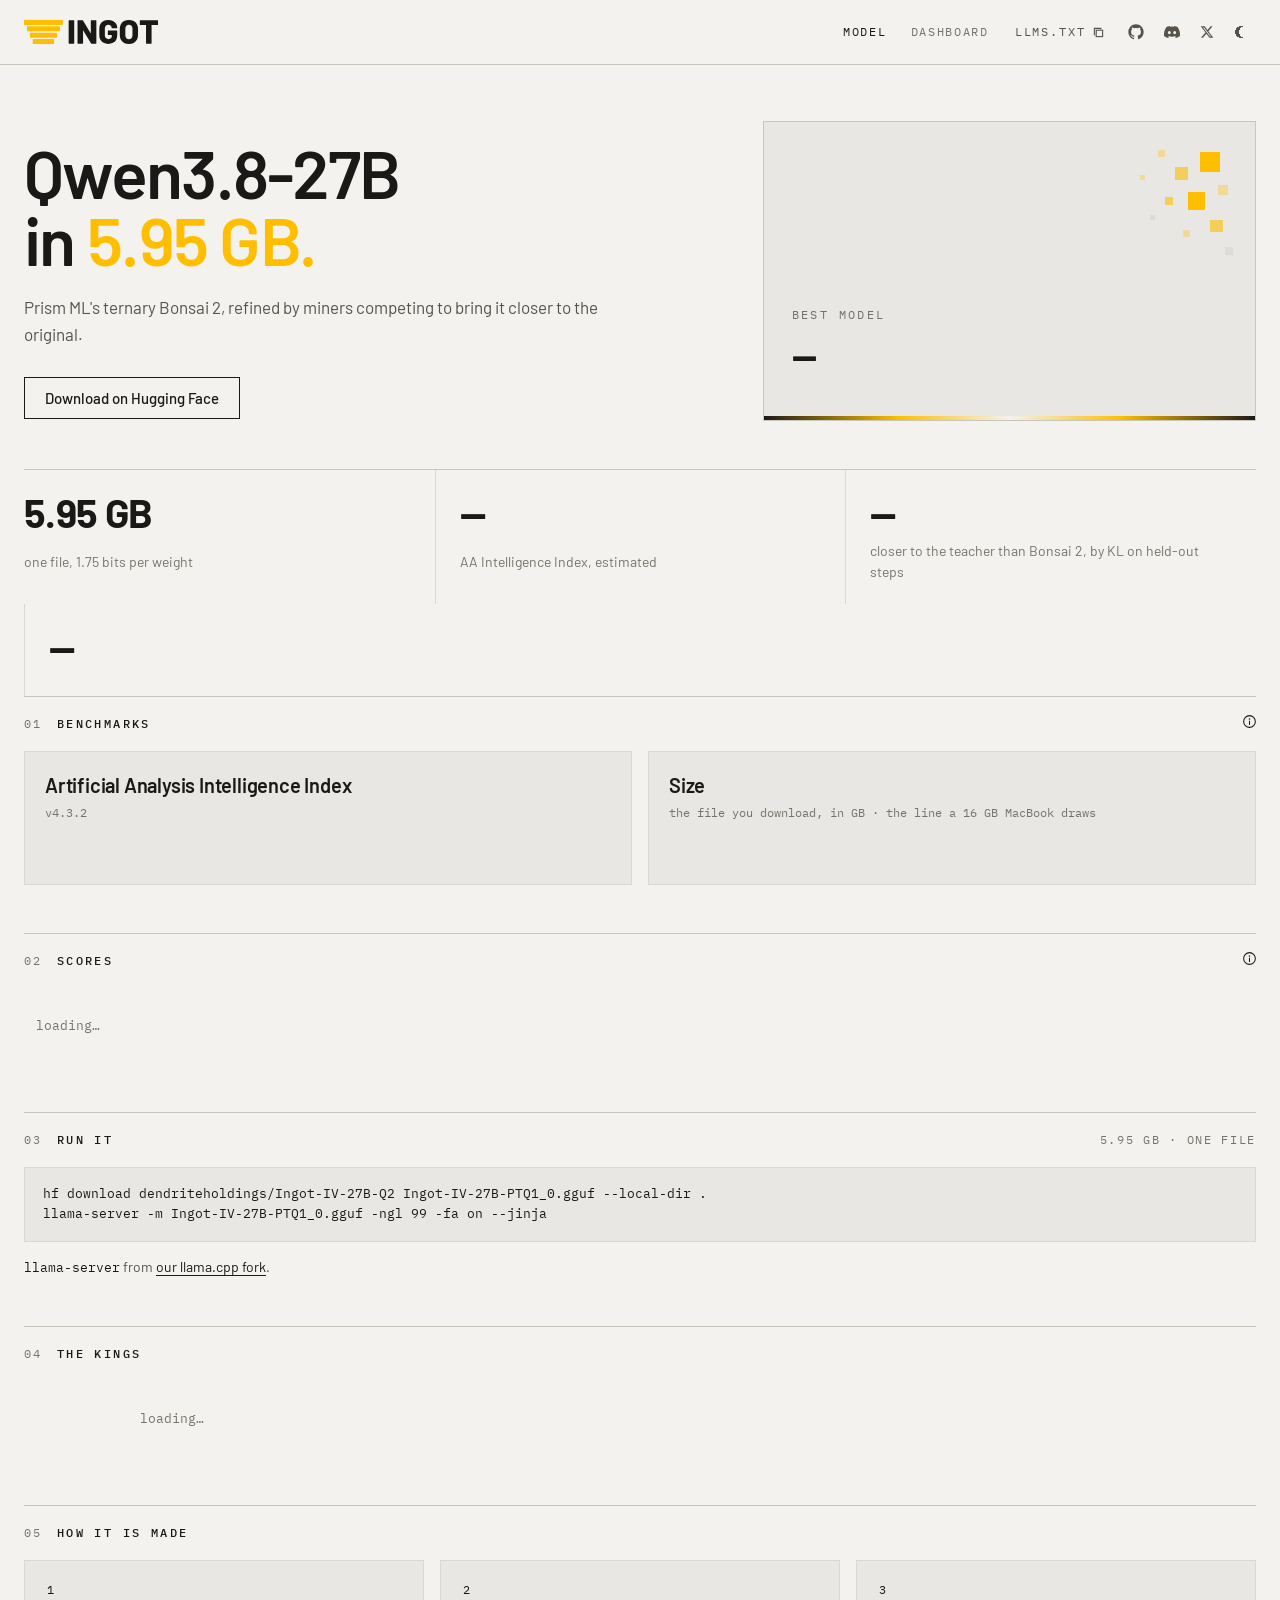
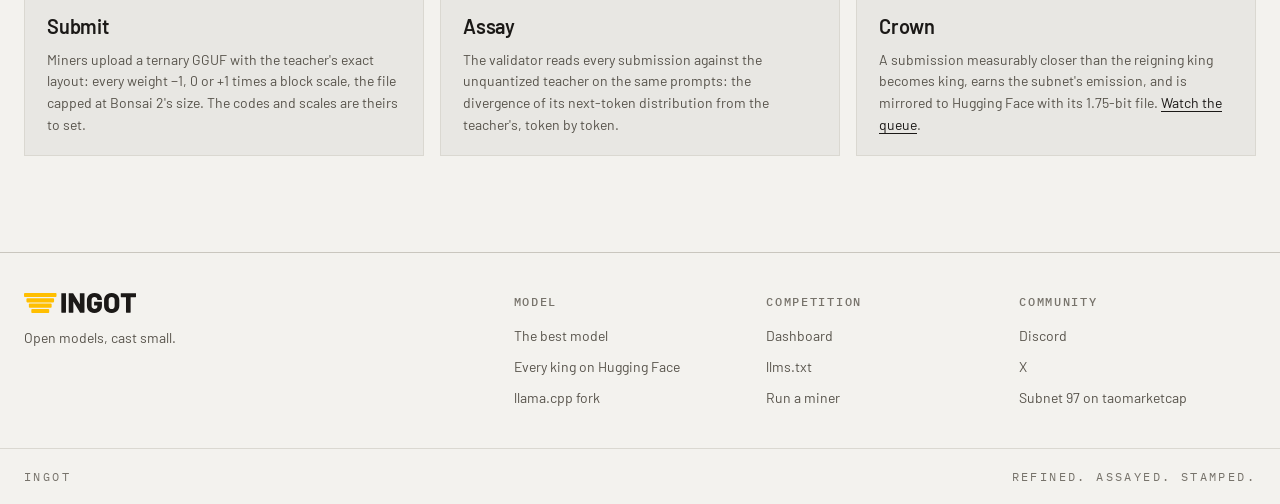
==== commit 66439387: "feat(web): held-out KL and re-tuned weights in the headline figures" ====
--- a/web/index.html
+++ b/web/index.html
@@ -40,14 +40,14 @@
     <div class="stamp-label" id="m-label">Best model</div>
     <div class="stamp-king" id="m-name">—</div>
     <div class="stamp-repo" id="m-repo"></div>
-    <div class="stamp-line" id="m-line"></div>
   </aside>
 </section>
 
 <section class="stats" id="stats" aria-label="Headline figures">
   <div class="stat"><b id="s-size">5.95 GB</b><span>one file, 1.75 bits per weight</span></div>
   <div class="stat"><b id="s-index">—</b><span>AA Intelligence Index, estimated</span></div>
-  <div class="stat"><b id="s-ahead">—</b><span>benchmarks at or above Bonsai 2</span></div>
+  <div class="stat"><b id="s-closer">—</b><span>closer to the teacher than Bonsai 2, by KL on held-out steps</span></div>
+  <div class="stat" id="stat-weights" hidden><b id="s-weights">—</b><span id="s-weights-note"></span></div>
 </section>
 
 <section class="section" id="benchmarks" data-info>
--- a/web/css/ingot.css
+++ b/web/css/ingot.css
@@ -559,18 +559,18 @@
   list-style: none;
   margin: 0;
   padding: 0;
-  display: flex;
-  flex-direction: column;
+  display: grid;
+  grid-template-columns: max-content minmax(0, 1fr) auto;
+  column-gap: 16px;
   flex: 1;
   min-height: 0;
   overflow-y: auto;
 }
 .lineage li {
-  flex: 1 0 auto;
-  display: grid;
-  grid-template-columns: 46px minmax(0, 1fr) auto;
+  grid-column: 1 / -1;
+  display: grid;
+  grid-template-columns: subgrid;
   align-items: center;
-  gap: 10px;
   padding: 8px 14px;
   border-bottom: 1px solid var(--line);
 }
@@ -1828,6 +1828,9 @@
   border-top: 1px solid var(--line-strong);
   margin-bottom: -48px;
 }
+.stats.four {
+  grid-template-columns: repeat(4, minmax(0, 1fr));
+}
 .stat {
   padding: 22px 24px;
   display: grid;
@@ -2137,6 +2140,7 @@
 
 @media (max-width: 960px) {
   .stats,
+  .stats.four,
   .steps {
     grid-template-columns: repeat(2, minmax(0, 1fr));
   }
@@ -2150,6 +2154,7 @@
 }
 @media (max-width: 600px) {
   .stats,
+  .stats.four,
   .steps {
     grid-template-columns: minmax(0, 1fr);
   }
